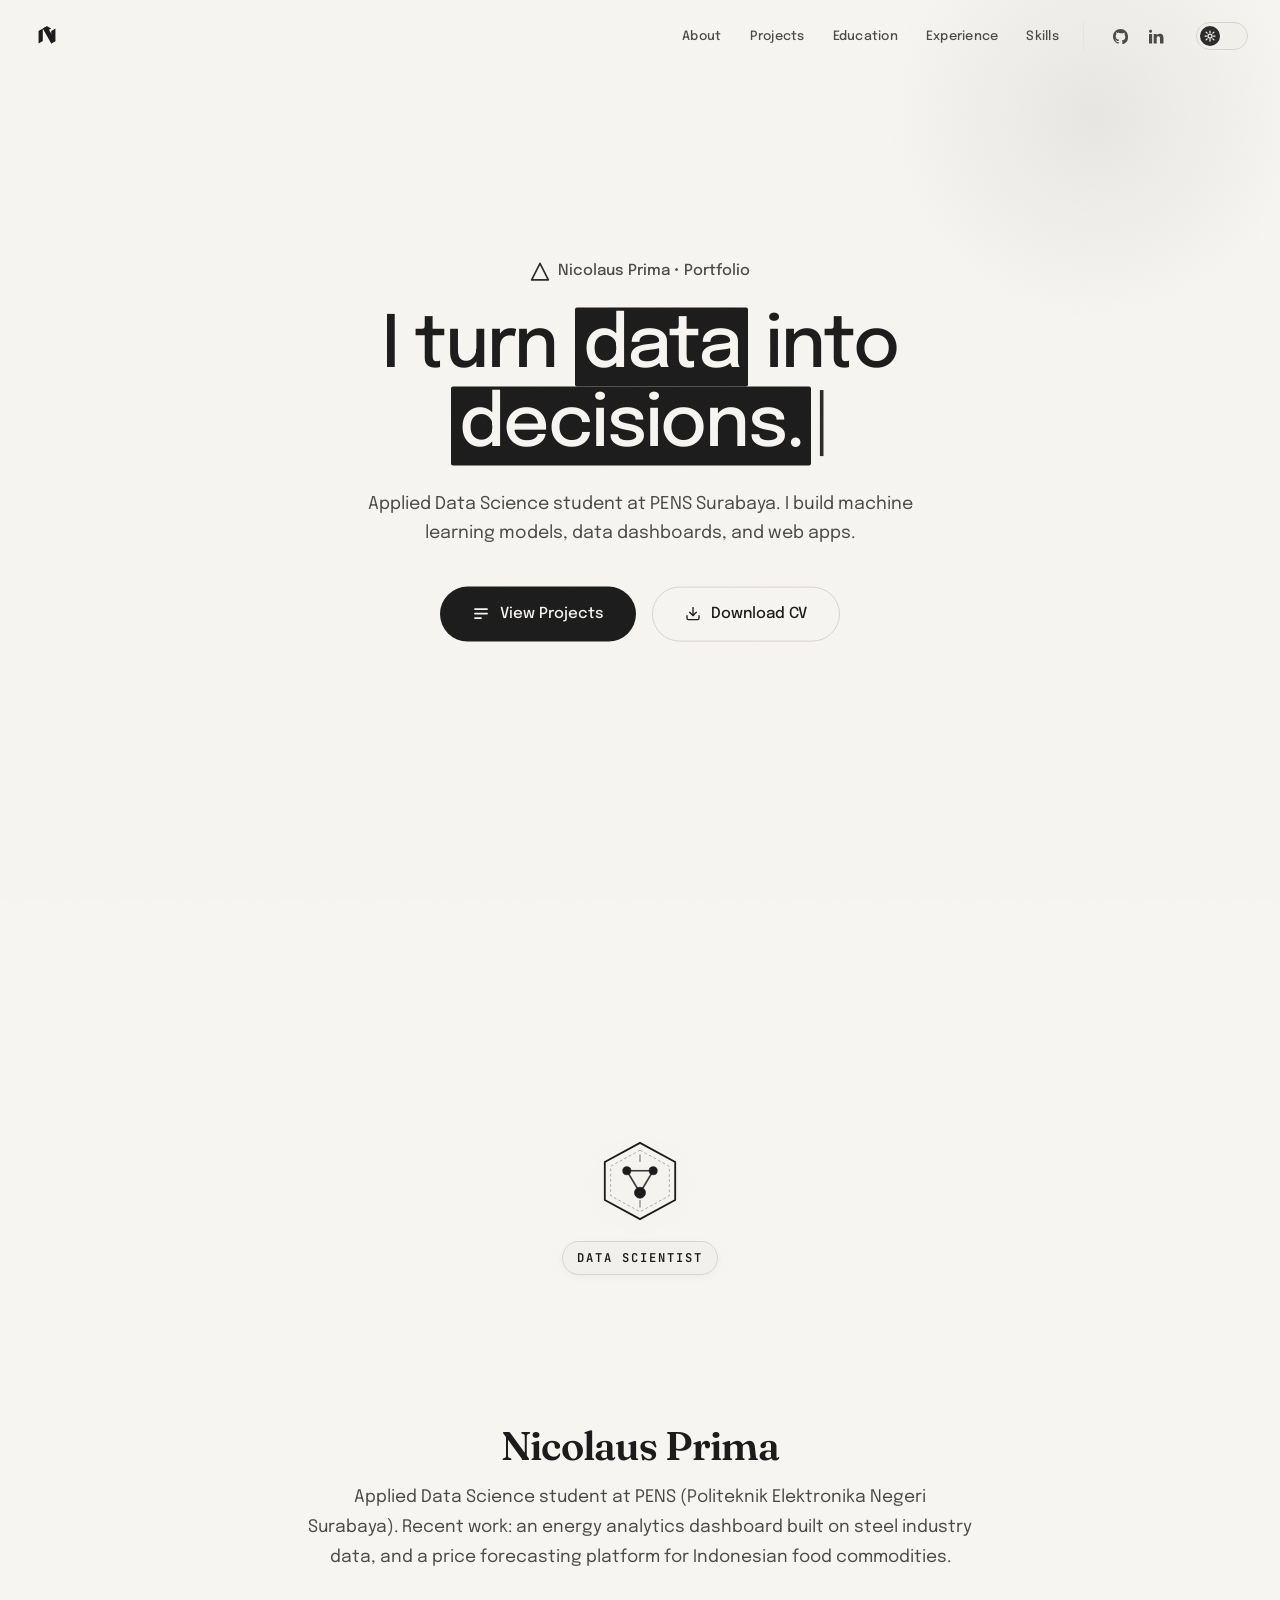
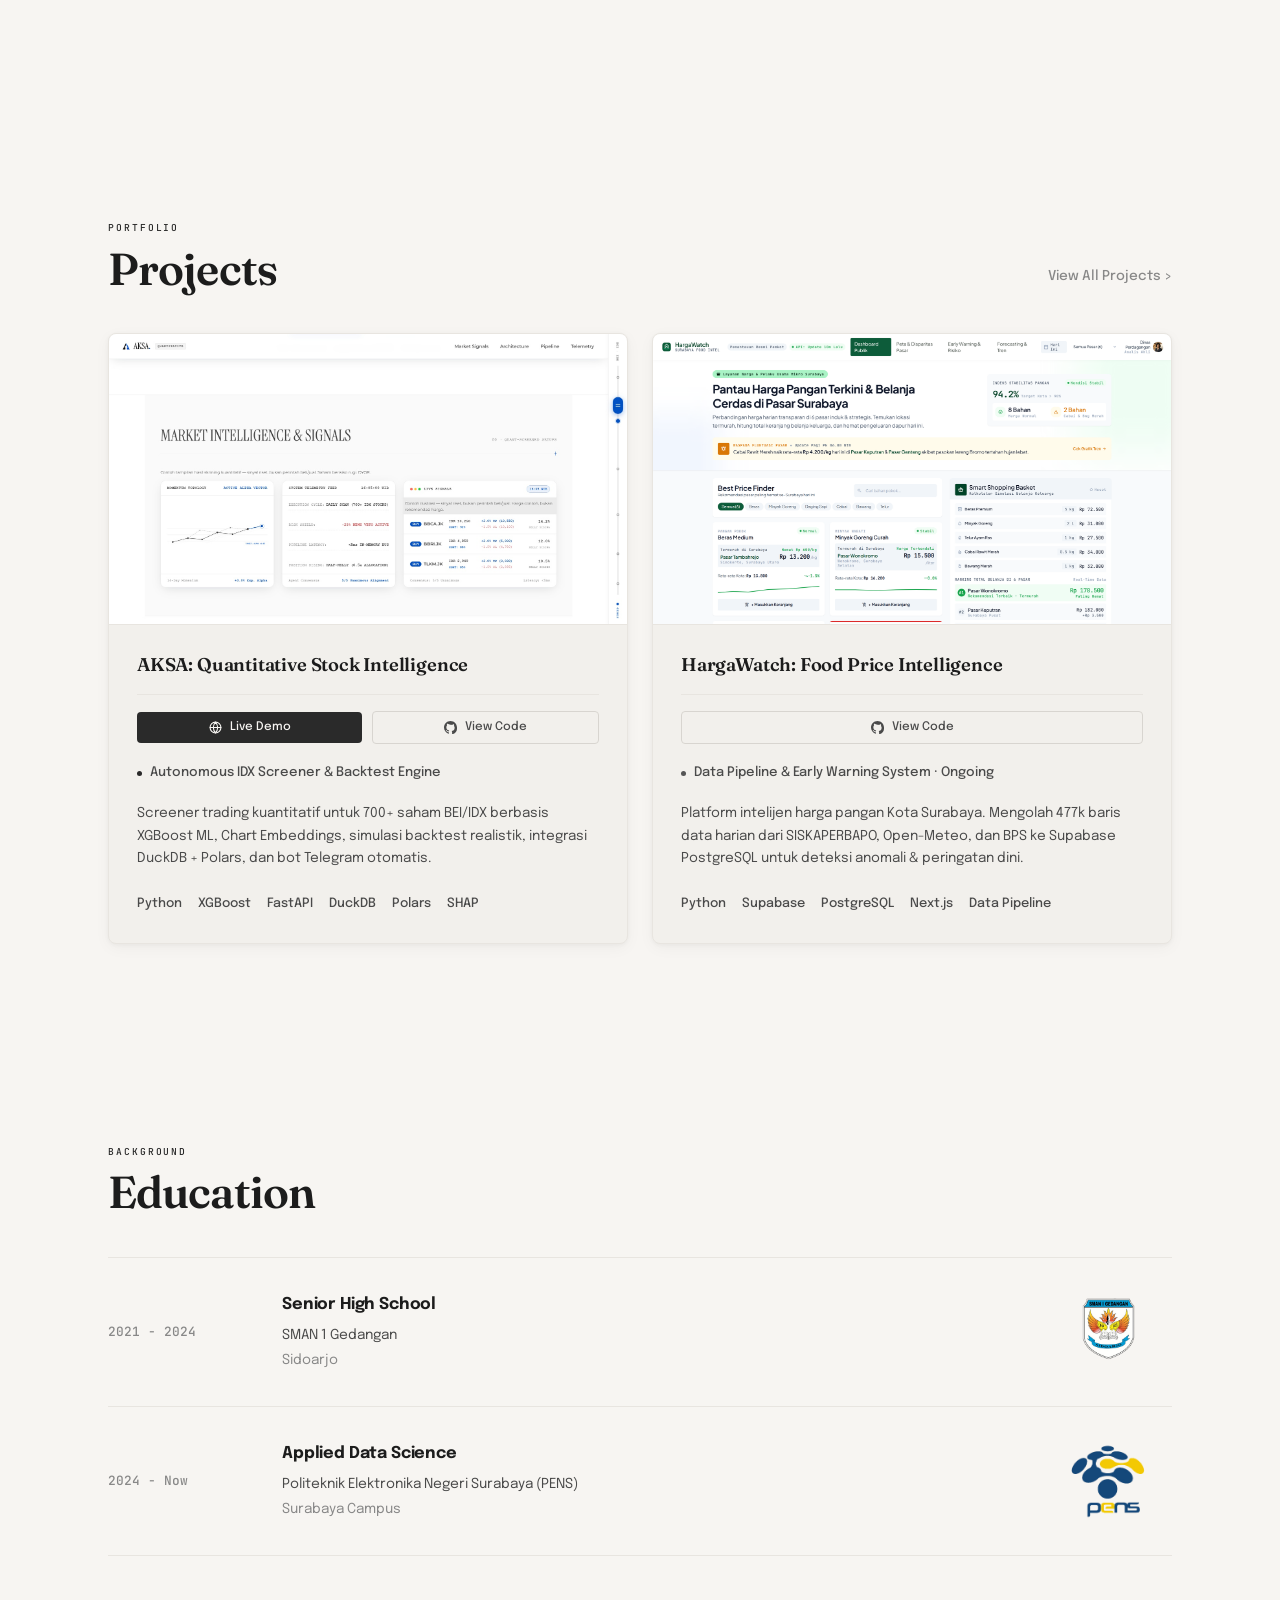
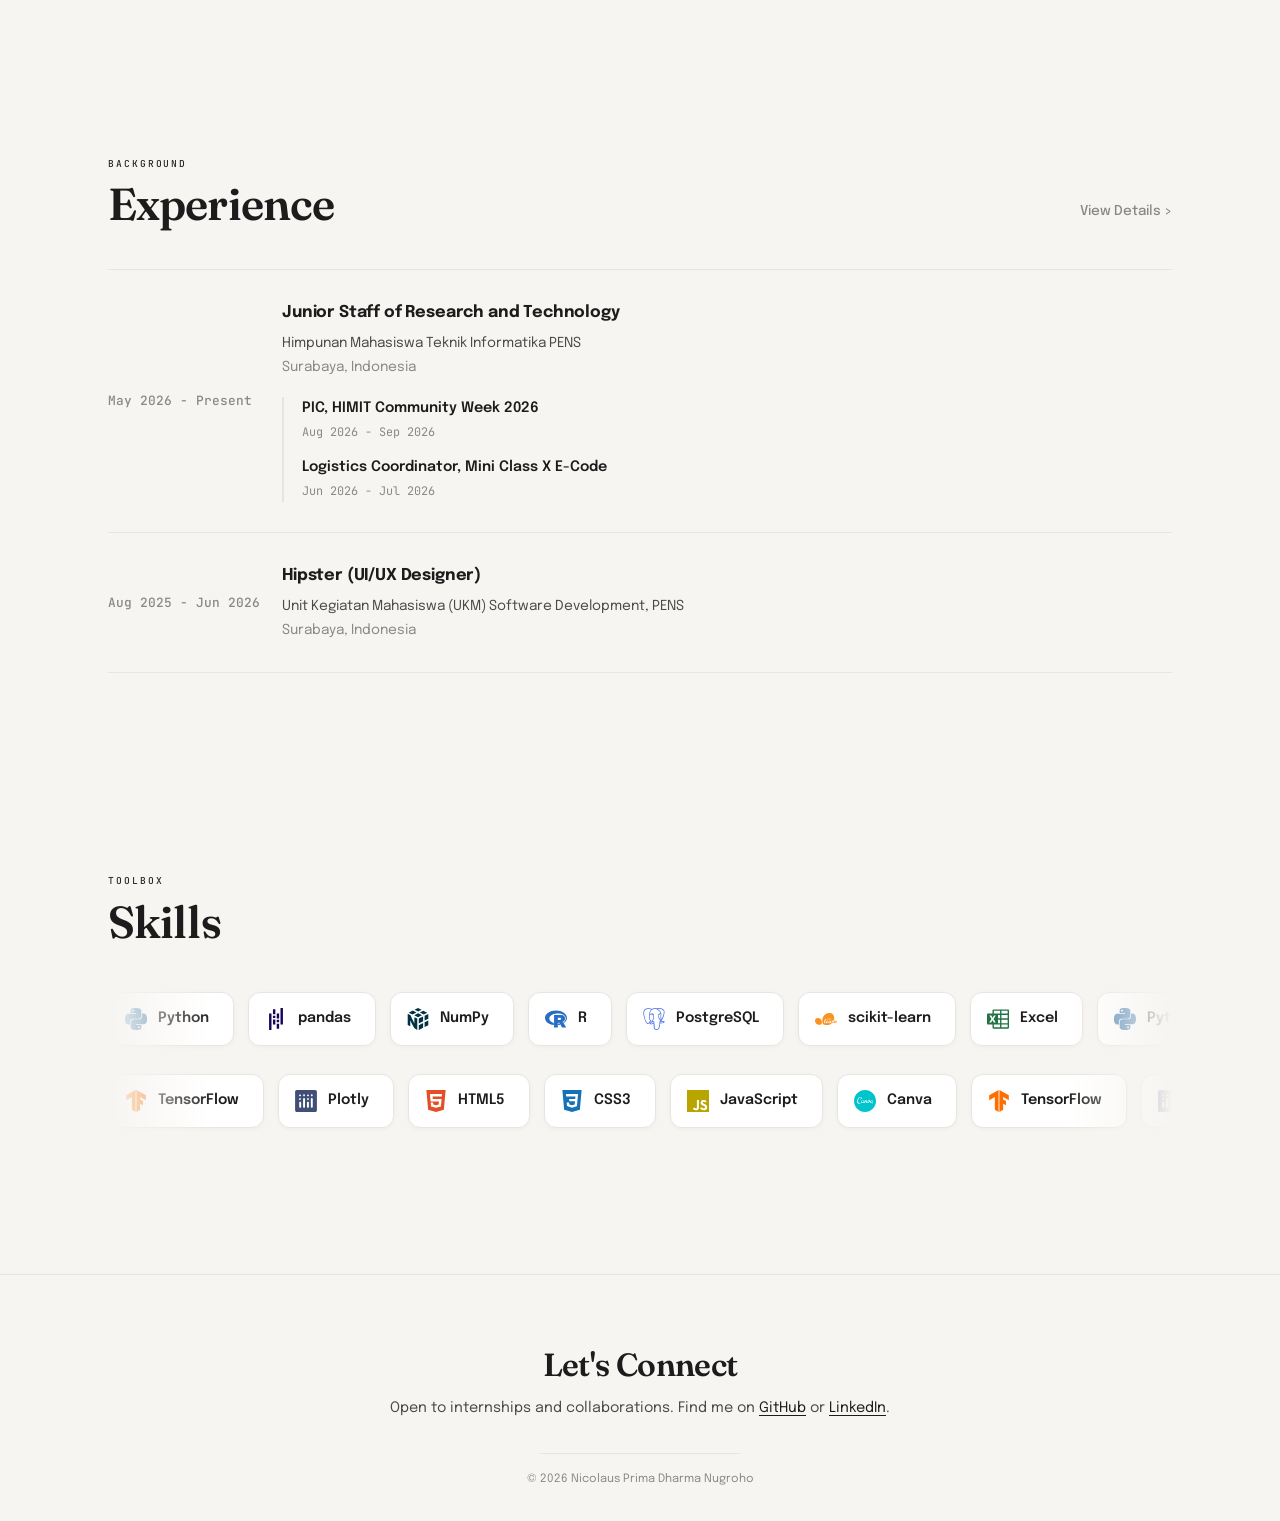
==== index.html @ fade42ef "feat: frameless centered avatar entrance with data science crest watermark" ====
<!DOCTYPE html>
<html lang="en">

<head>
  <meta charset="UTF-8">
  <meta name="viewport" content="width=device-width, initial-scale=1.0">
  <title>Nicolaus Prima | Data Science Student at PENS Surabaya</title>

  <!-- SEO -->
  <meta name="title" content="Nicolaus Prima | Data Science Student at PENS Surabaya">
  <meta name="description"
    content="Portfolio of Nicolaus Prima, Applied Data Science student at PENS Surabaya. He builds machine learning models, forecasting dashboards like Wattwise and PanganTrack, and web applications.">
  <meta name="keywords"
    content="Nicolaus Prima, Data Science, PENS Surabaya, Machine Learning, Wattwise, PanganTrack, LightGBM, Flask, Python, Data Dashboard Portfolio">
  <meta name="author" content="Nicolaus Prima Dharma Nugroho">
  <meta name="theme-color" content="#F7F5F2">

  <!-- Favicon -->
  <link rel="icon" href="favicon.svg" type="image/svg+xml">

  <!-- Open Graph -->
  <meta property="og:type" content="website">
  <meta property="og:url" content="https://nicolausprima.vercel.app/">
  <meta property="og:site_name" content="Nicolaus Prima">
  <meta property="og:locale" content="en_US">
  <meta property="og:title" content="Nicolaus Prima | Data Science Student at PENS Surabaya">
  <meta property="og:description"
    content="Applied Data Science student at PENS Surabaya. He builds machine learning models, forecasting dashboards like Wattwise and PanganTrack, and web applications.">
  <meta property="og:image" content="https://nicolausprima.vercel.app/og-image.png">
  <meta property="og:image:secure_url" content="https://nicolausprima.vercel.app/og-image.png">
  <meta property="og:image:width" content="1200">
  <meta property="og:image:height" content="630">
  <meta property="og:image:alt" content="Portfolio preview of Nicolaus Prima, data science student">

  <!-- Twitter -->
  <meta name="twitter:card" content="summary_large_image">
  <meta name="twitter:url" content="https://nicolausprima.vercel.app/">
  <meta name="twitter:title" content="Nicolaus Prima | Data Science Student at PENS Surabaya">
  <meta name="twitter:description"
    content="Applied Data Science student at PENS Surabaya. He builds machine learning models, forecasting dashboards like Wattwise and PanganTrack, and web applications.">
  <meta name="twitter:image" content="https://nicolausprima.vercel.app/og-image.png">

  <link rel="canonical" href="https://nicolausprima.vercel.app/">

  <!-- Structured data -->
  <script type="application/ld+json">
  {
    "@context": "https://schema.org",
    "@type": "Person",
    "name": "Nicolaus Prima Dharma Nugroho",
    "alternateName": "Nicolaus Prima",
    "url": "https://nicolausprima.vercel.app/",
    "image": "https://nicolausprima.vercel.app/FotoMuka.jpg",
    "jobTitle": "Applied Data Science Student",
    "description": "Applied Data Science student at PENS Surabaya. He builds machine learning models, forecasting dashboards, and web applications.",
    "email": "mailto:nicolausprimaa@gmail.com",
    "alumniOf": {
      "@type": "CollegeOrUniversity",
      "name": "Politeknik Elektronika Negeri Surabaya (PENS)"
    },
    "sameAs": [
      "https://github.com/nicolausprima",
      "https://www.linkedin.com/in/nicolausprima/"
    ],
    "knowsAbout": ["Python", "Machine Learning", "Data Visualization", "Flask", "LightGBM", "PostgreSQL", "R", "Web Development"]
  }
  </script>

  <link rel="preconnect" href="https://fonts.googleapis.com">
  <link rel="preconnect" href="https://fonts.gstatic.com" crossorigin>
  <link
    href="https://fonts.googleapis.com/css2?family=Fraunces:ital,opsz,wght@0,9..144,400;0,9..144,500;0,9..144,600;0,9..144,700;1,9..144,400;1,9..144,500;1,9..144,600&family=Epilogue:wght@400;500;600&family=JetBrains+Mono:wght@400;500&family=Bebas+Neue&display=swap"
    rel="stylesheet">
  <script>
    // Apply theme immediately to prevent flash of wrong theme
    (function () {
      var t = localStorage.getItem('theme');
      if (t) { document.documentElement.setAttribute('data-theme', t); }
      else if (window.matchMedia('(prefers-color-scheme: dark)').matches) {
        document.documentElement.setAttribute('data-theme', 'dark');
      }
    })();
  </script>
  <style>
    :root {
      --bg: #F7F5F2;
      --surface: #F2F0EC;
      --surface-alt: #ECEAE6;
      --text: #1C1C1C;
      --text-secondary: #4A4A4A;
      --text-muted: #888888;
      --accent: #2A2A2A;
      --accent-hover: #111111;
      --accent-glow: rgba(42, 42, 42, 0.07);
      --accent-2: #555555;
      --accent-2-glow: rgba(85, 85, 85, 0.07);
      --border: #D8D5D0;
      --border-light: #E8E5E0;
      --radius: 8px;
      --radius-sm: 4px;
      --font-display: 'Fraunces', serif;
      --font-body: 'Epilogue', sans-serif;
      --font-mono: 'JetBrains Mono', monospace;
      --font-impact: 'Bebas Neue', sans-serif;
      --transition: 0.4s cubic-bezier(0.22, 1, 0.36, 1);
      --ease-out: cubic-bezier(0.22, 1, 0.36, 1);
      --max-w: 1120px;
    }

    [data-theme="dark"] {
      --bg: #111110;
      --surface: #1A1918;
      --surface-alt: #222120;
      --text: #FFFFFF;
      --text-secondary: #C8C4BD;
      --text-muted: #8A8682;
      --accent: #DEDAD4;
      --accent-hover: #F2EEE8;
      --accent-glow: rgba(220, 216, 210, 0.05);
      --accent-2: #9A9590;
      --accent-2-glow: rgba(154, 149, 144, 0.06);
      --border: #2A2826;
      --border-light: #201F1D;
    }

    /* Dark mode: atmospheric hero glow */
    [data-theme="dark"] #hero::before {
      background: radial-gradient(ellipse 60% 50% at 70% 40%, rgba(255, 252, 245, 0.03) 0%, transparent 70%);
    }

    /* Dark mode: body grain stronger */
    [data-theme="dark"] body::after {
      opacity: 0.055;
    }

    /* Dark mode: navbar scrolled */
    [data-theme="dark"] .navbar.scrolled {
      background: rgba(17, 17, 16, 0.92);
      border-bottom-color: var(--border-light);
    }

    /* Dark mode: card polish */
    [data-theme="dark"] .project-card,
    [data-theme="dark"] .tech-badge,
    [data-theme="dark"] .edu-item {
      box-shadow: 0 1px 0 rgba(255, 255, 255, 0.03) inset, 0 1px 4px rgba(0, 0, 0, 0.4), 0 4px 20px rgba(0, 0, 0, 0.25);
    }

    [data-theme="dark"] .project-card:hover,
    [data-theme="dark"] .tech-badge:hover,
    [data-theme="dark"] .edu-item:hover {
      box-shadow: 0 1px 0 rgba(255, 255, 255, 0.05) inset, 0 4px 24px rgba(0, 0, 0, 0.5), 0 16px 48px rgba(0, 0, 0, 0.35);
      border-color: var(--border);
    }

    /* Dark mode: river lines slightly more visible */
    [data-theme="dark"] .hero-river path {
      stroke: #DEDAD4;
    }

    [data-theme="dark"] .hero-river path.pulse-path {
      opacity: 0.5;
    }

    /* Dark mode: selection highlight */
    [data-theme="dark"] ::selection {
      background: rgba(220, 216, 210, 0.25);
      color: var(--text);
    }

    /* THEME TOGGLE */
    .theme-toggle {
      background: var(--surface);
      border: 1.5px solid var(--border);
      border-radius: 100px;
      width: 52px;
      height: 28px;
      cursor: pointer;
      position: relative;
      transition: var(--transition);
      flex-shrink: 0;
      padding: 0;
    }

    .theme-toggle:hover {
      border-color: var(--accent);
    }

    .theme-toggle-thumb {
      position: absolute;
      top: 3px;
      left: 3px;
      width: 20px;
      height: 20px;
      border-radius: 50%;
      background: var(--accent);
      transition: transform 0.35s cubic-bezier(0.34, 1.56, 0.64, 1), background 0.35s;
      display: flex;
      align-items: center;
      justify-content: center;
    }

    [data-theme="dark"] .theme-toggle-thumb {
      transform: translateX(24px);
    }

    .theme-toggle-icon {
      width: 12px;
      height: 12px;
      color: var(--bg);
      transition: opacity 0.2s;
    }

    .icon-sun {
      opacity: 1;
      position: absolute;
    }

    .icon-moon {
      opacity: 0;
      position: absolute;
    }

    [data-theme="dark"] .icon-sun {
      opacity: 0;
    }

    [data-theme="dark"] .icon-moon {
      opacity: 1;
    }

    /* Smooth Dark/Light Mode Transition */
    .theme-transition,
    .theme-transition *,
    .theme-transition *::before,
    .theme-transition *::after {
      transition: background-color 0.5s ease, color 0.5s ease, border-color 0.5s ease, box-shadow 0.5s ease, fill 0.5s ease, stroke 0.5s ease !important;
    }

    *,
    *::before,
    *::after {
      box-sizing: border-box;
      margin: 0;
      padding: 0;
    }

    html {
      scroll-behavior: smooth;
      overflow-x: hidden;
      width: 100%;
    }

    /* PAGE TRANSITION — fade halus antar halaman */
    body {
      opacity: 0;
      transition: opacity 0.35s ease;
    }

    body.page-ready {
      opacity: 1;
    }

    body.page-leaving {
      opacity: 0;
    }

    @media (prefers-reduced-motion: reduce) {
      body {
        opacity: 1;
        transition: none;
      }

      .hero-river path.pulse-path,
      .river-group-1,
      .river-group-2,
      .river-group-3,
      .tech-track {
        animation: none !important;
      }
    }

    body {
      background: var(--bg);
      color: var(--text);
      font-family: var(--font-body);
      font-weight: 400;
      font-size: 16px;
      line-height: 1.65;
      -webkit-font-smoothing: antialiased;
      -moz-osx-font-smoothing: grayscale;
      min-height: 100vh;
      overflow-x: hidden;
      width: 100%;
      -webkit-tap-highlight-color: transparent;
    }

    ::selection {
      background: var(--accent);
      color: #fff;
    }

    :focus-visible {
      outline: 2px solid var(--accent);
      outline-offset: 2px;
      border-radius: 2px;
    }

    body::after {
      content: '';
      position: fixed;
      inset: 0;
      pointer-events: none;
      z-index: 9999;
      opacity: 0.025;
      background-image: url("data:image/svg+xml,%3Csvg viewBox='0 0 256 256' xmlns='http://www.w3.org/2000/svg'%3E%3Cfilter id='n'%3E%3CfeTurbulence type='fractalNoise' baseFrequency='0.85' numOctaves='4' stitchTiles='stitch'/%3E%3C/filter%3E%3Crect width='100%25' height='100%25' filter='url(%23n)'/%3E%3C/svg%3E");
      background-repeat: repeat;
      background-size: 256px 256px;
    }

    .container {
      max-width: var(--max-w);
      margin: 0 auto;
      padding: 0 28px;
    }

    h1,
    h2,
    h3,
    h4 {
      font-family: var(--font-display);
      font-weight: 500;
      line-height: 1.1;
      color: var(--text);
    }

    h2 {
      font-size: clamp(2rem, 3.6vw, 2.8rem);
      font-weight: 600;
      letter-spacing: -0.02em;
    }

    h3 {
      font-size: 1.1rem;
      font-weight: 600;
      letter-spacing: -0.01em;
    }

    /* NAVBAR */
    .navbar {
      position: fixed;
      top: 0;
      left: 0;
      right: 0;
      z-index: 1000;
      display: flex;
      align-items: center;
      justify-content: space-between;
      padding: 20px 32px;
      transition: var(--transition);
    }

    .navbar.scrolled {
      background: rgba(247, 245, 242, 0.88);
      backdrop-filter: blur(16px);
      -webkit-backdrop-filter: blur(16px);
      padding: 14px 32px;
      border-bottom: 1px solid var(--border-light);
    }

    .nav-right {
      display: flex;
      align-items: center;
      gap: 24px;
    }

    .nav-logo {
      display: inline-flex;
      align-items: center;
      color: var(--text);
      text-decoration: none;
    }

    .nav-logo:hover {
      color: var(--accent);
    }

    .nav-logo .nav-mark {
      height: 30px;
      width: auto;
      display: block;
    }

    .nav-menu {
      display: flex;
      gap: 28px;
      list-style: none;
    }

    .nav-menu a {
      color: var(--text-secondary);
      text-decoration: none;
      font-size: 0.8rem;
      font-weight: 500;
      letter-spacing: 0.02em;
      transition: color var(--transition);
      position: relative;
    }

    .nav-menu a::after {
      content: '';
      position: absolute;
      bottom: -4px;
      left: 0;
      width: 0;
      height: 1.5px;
      background: var(--accent);
      transition: width var(--transition);
    }

    .nav-menu a:hover {
      color: var(--text);
    }

    .nav-menu a:hover::after {
      width: 100%;
    }

    .nav-social {
      display: flex;
      align-items: center;
      gap: 4px;
      padding-left: 20px;
      border-left: 1px solid var(--border-light);
    }

    .nav-social a {
      display: flex;
      align-items: center;
      justify-content: center;
      width: 32px;
      height: 32px;
      color: var(--text-secondary);
      border-radius: var(--radius-sm);
      transition: var(--transition);
    }

    .nav-social a:hover {
      color: var(--accent);
      background: var(--accent-glow);
    }

    .nav-social svg {
      width: 15px;
      height: 15px;
    }

    /* HERO */
    #hero {
      min-height: 100vh;
      display: flex;
      align-items: center;
      justify-content: center;
      position: relative;
      overflow: hidden;
    }

    .hero-river {
      position: absolute;
      inset: 0;
      width: 100%;
      height: 100%;
      pointer-events: none;
      z-index: 0;
      display: block;
      contain: strict;
    }

    .hero-river path {
      stroke: var(--accent);
    }

    .hero-river path.pulse-path {
      stroke-dasharray: 180 500;
      animation: river-flow-pulse 16s linear infinite;
    }

    /* Dithered pulse: very slow drift */
    .river-group-1 .pulse-path {
      animation-duration: 58s;
      animation-delay: 0s;
    }

    .river-group-2 .pulse-path {
      animation-duration: 80s;
      animation-delay: -22s;
    }

    .river-group-3 .pulse-path {
      animation-duration: 68s;
      animation-delay: -40s;
    }

    /* Wavy floating groups, very slow and hypnotic */
    .river-group-1 {
      animation: river-float-1 62s ease-in-out infinite;
    }

    .river-group-2 {
      animation: river-float-2 88s ease-in-out infinite;
    }

    .river-group-3 {
      animation: river-float-3 74s ease-in-out infinite;
    }

    @keyframes river-flow-pulse {
      from {
        stroke-dashoffset: 680;
      }

      to {
        stroke-dashoffset: 0;
      }
    }

    @keyframes river-float-1 {

      0%,
      100% {
        transform: translate(0, 0) scaleY(1);
      }

      50% {
        transform: translate(-30px, 12px) scaleY(1.04);
      }
    }

    @keyframes river-float-2 {

      0%,
      100% {
        transform: translate(0, 0) scaleY(1);
      }

      50% {
        transform: translate(25px, -15px) scaleY(0.96);
      }
    }

    @keyframes river-float-3 {

      0%,
      100% {
        transform: translate(0, 0) scaleY(1);
      }

      50% {
        transform: translate(-15px, -8px) scaleY(1.02);
      }
    }

    #hero::before {
      content: '';
      position: absolute;
      right: -5%;
      top: -15%;
      width: 500px;
      height: 500px;
      background: radial-gradient(circle, var(--accent-glow) 0%, transparent 60%);
      pointer-events: none;
      z-index: 0;
    }

    .hero-inner {
      display: flex;
      justify-content: center;
      align-items: center;
      align-items: center;
      width: 100%;
      max-width: var(--max-w);
      margin: 0 auto;
      padding: 0 28px;
      position: relative;
      z-index: 1;
    }

    .hero-tag {
      display: inline-flex;
      align-items: center;
      gap: 8px;
      font-family: var(--font-mono);
      font-size: 0.6rem;
      font-weight: 500;
      letter-spacing: 0.15em;
      text-transform: uppercase;
      color: var(--accent);
      margin-bottom: 24px;
    }

    .hero-tag::before {
      content: '';
      width: 5px;
      height: 5px;
      background: var(--accent);
      border-radius: 50%;
      animation: pulse 2s infinite;
    }

    @keyframes pulse {

      0%,
      100% {
        opacity: 1;
      }

      50% {
        opacity: 0.2;
      }
    }

    .hero-name {
      font-family: var(--font-display);
      font-size: clamp(3.4rem, 6.5vw, 5.4rem);
      font-weight: 600;
      line-height: 1.02;
      color: var(--text);
      margin-bottom: 4px;
      letter-spacing: -0.02em;
    }

    .hero-name .italic {
      font-style: italic;
      font-feature-settings: 'swsh' 1, 'calt' 1;
      color: var(--accent);
    }

    .hero-name-line {
      display: block;
      width: 64px;
      height: 3px;
      background: var(--accent);
      margin: 18px 0 16px;
    }

    .hero-role {
      font-size: 1.05rem;
      color: var(--text-secondary);
      margin-bottom: 20px;
      font-weight: 400;
      min-height: 2rem;
    }

    .hero-role .typed-cursor,
    .auto-type-hero .typed-cursor {
      color: var(--accent);
      font-weight: 300;
      animation: typed-blink 1s step-end infinite;
    }

    @keyframes typed-blink {

      0%,
      100% {
        opacity: 1;
      }

      50% {
        opacity: 0;
      }
    }

    .hero-bio {
      color: var(--text-secondary);
      font-size: 0.92rem;
      line-height: 1.8;
      max-width: 480px;
      margin-bottom: 32px;
    }

    .hero-bio strong {
      color: var(--text);
      font-weight: 500;
    }

    .hero-cta {
      display: flex;
      gap: 12px;
      flex-wrap: wrap;
    }

    .btn {
      display: inline-flex;
      align-items: center;
      gap: 10px;
      padding: 12px 28px;
      font-family: var(--font-body);
      font-size: 0.82rem;
      font-weight: 500;
      text-decoration: none;
      border-radius: var(--radius);
      cursor: pointer;
      border: none;
      line-height: 1;
      transition: var(--transition);
    }

    .btn-primary {
      background: var(--accent);
      color: #fff;
    }

    .btn-primary:hover {
      background: var(--accent-hover);
      box-shadow: 0 4px 20px rgba(0, 0, 0, 0.18);
      transform: translateY(-2px);
    }

    .btn-outline {
      background: transparent;
      color: var(--text);
      border: 1.5px solid var(--border);
    }

    /* New Hero Typography */
    .hero-content-new {
      position: absolute;
      top: 50%;
      left: 50%;
      transform: translate(-50%, -50%);
      z-index: 10;
      text-align: center;
      display: flex;
      flex-direction: column;
      align-items: center;
      width: 100%;
      max-width: 800px;
      padding: 0 20px;
    }

    .hero-tag-new {
      display: inline-flex;
      align-items: center;
      gap: 8px;
      font-family: var(--font-body);
      font-size: 0.95rem;
      color: var(--text-secondary);
      margin-bottom: 24px;
      font-weight: 500;
    }

    .hero-title-new {
      font-family: var(--font-heading);
      font-size: clamp(2.5rem, 6vw, 4.5rem);
      font-weight: 500;
      letter-spacing: -0.03em;
      color: var(--text);
      margin-bottom: 24px;
      min-height: 2.2em;
      /* Prevent layout shift during typing */
    }

    .hero-highlight {
      position: relative;
      display: inline-block;
      padding: 0 8px;
      margin: 0 2px;
      color: var(--text);
      z-index: 1;
      border-radius: 2px;
      transition: color 0.3s ease;
      /* Default transition for reverting */
    }

    .hero-highlight::before {
      content: '';
      position: absolute;
      top: 0;
      left: 0;
      width: 0%;
      height: 100%;
      background-color: var(--text);
      z-index: -1;
      border-radius: 2px;
      transition: width 0.5s cubic-bezier(0.22, 1, 0.36, 1);
      /* Default transition for reverting */
    }

    /* Highlight Activation Animations (Triggered by JS onComplete) */
    .hero-title-new.highlight-active .hero-highlight.h-1::before {
      width: 100%;
      transition: width 0.5s cubic-bezier(0.22, 1, 0.36, 1) 0s;
    }

    .hero-title-new.highlight-active .hero-highlight.h-1 {
      color: var(--bg);
      transition: color 0.3s ease 0.15s;
    }

    .hero-title-new.highlight-active .hero-highlight.h-2::before {
      width: 100%;
      transition: width 0.5s cubic-bezier(0.22, 1, 0.36, 1) 0.3s;
      /* Staggered delay */
    }

    .hero-title-new.highlight-active .hero-highlight.h-2 {
      color: var(--bg);
      transition: color 0.3s ease 0.45s;
    }

    .hero-bio-new {
      font-size: 1.1rem;
      color: var(--text-secondary);
      max-width: 600px;
      margin-bottom: 40px;
      line-height: 1.6;
    }

    .hero-cta-new {
      display: flex;
      gap: 16px;
      justify-content: center;
    }

    .btn-primary-new {
      background: var(--text);
      color: var(--bg);
      border-radius: 100px;
      padding: 14px 32px;
      font-weight: 500;
      font-size: 0.95rem;
      display: inline-flex;
      align-items: center;
      gap: 10px;
      text-decoration: none;
      transition: opacity 0.2s;
    }

    .btn-primary-new:hover {
      opacity: 0.85;
    }

    .btn-outline-new {
      background: transparent;
      color: var(--text);
      border: 1px solid var(--border);
      border-radius: 100px;
      padding: 14px 32px;
      font-weight: 500;
      font-size: 0.95rem;
      text-decoration: none;
      transition: background 0.2s;
      display: inline-flex;
      align-items: center;
      gap: 10px;
    }

    .btn-outline-new:hover {
      background: var(--surface);
    }

    .btn-outline:hover {
      border-color: var(--accent);
      color: var(--accent);
      transform: translateY(-2px);
    }

    /* Photo block */
    .hero-visual {
      position: absolute;
      inset: 0;
      width: 100vw;
      height: 100vh;
      display: none !important;
      /* Temporarily blanked out as requested */
      justify-content: center;
      align-items: center;
      padding: 0;
      overflow: hidden;
    }

    .hero-visual::before {
      content: '';
      position: absolute;
      width: 85vw;
      max-width: 1000px;
      aspect-ratio: 16 / 9;
      height: auto;
      border: 2px solid var(--accent);
      top: 50%;
      left: 50%;
      transform: translate(-50%, -50%) rotate(-1.5deg);
      opacity: 0.12;
      border-radius: var(--radius);
      pointer-events: none;
    }

    .dither-3d-container {
      position: relative;
      width: 100%;
      height: 100%;
      display: flex;
      flex-direction: column;
      align-items: center;
      justify-content: center;
      z-index: 1;
    }

    #hero-3d-canvas {
      width: 100%;
      height: 100%;
      display: block;
      cursor: grab;
    }

    #hero-3d-canvas:active {
      cursor: grabbing;
    }

    .btn-3d-nav {
      position: absolute;
      top: 50%;
      transform: translateY(-50%);
      width: 44px;
      height: 44px;
      border-radius: 50%;
      background: var(--surface);
      border: 1.5px solid var(--border);
      color: var(--text);
      z-index: 2;
      display: flex;
      align-items: center;
      justify-content: center;
      cursor: pointer;
      box-shadow: 0 4px 12px rgba(0, 0, 0, 0.1);
      transition: var(--transition);
    }

    .btn-3d-nav:hover {
      border-color: var(--accent);
      color: var(--accent);
      transform: translateY(-50%) scale(1.05);
    }

    .btn-3d-prev {
      left: 4vw;
    }

    .btn-3d-next {
      right: 4vw;
    }

    .hero-3d-label {
      position: absolute;
      bottom: 6vh;
      left: 50%;
      transform: translateX(-50%);
      font-family: var(--font-mono);
      font-size: 0.85rem;
      letter-spacing: 0.1em;
      color: var(--text);
      background: var(--surface);
      padding: 6px 16px;
      border-radius: 100px;
      border: 1px solid var(--border);
      pointer-events: none;
      z-index: 2;
    }




    /* TECH STRIP */
    .tech-strip {
      display: flex;
      align-items: center;
      justify-content: center;
      gap: 16px;
      padding: 22px 28px;
      flex-wrap: wrap;
      border-top: 1px solid var(--border-light);
      border-bottom: 1px solid var(--border-light);
      background: rgba(242, 240, 236, 0.4);
    }

    .tech-strip-label {
      font-size: 0.7rem;
      font-weight: 600;
      text-transform: uppercase;
      letter-spacing: 0.12em;
      color: var(--text-muted);
    }

    .tech-items {
      display: flex;
      align-items: center;
      gap: 8px;
      flex-wrap: wrap;
    }

    .tech-chip {
      display: inline-flex;
      align-items: center;
      gap: 6px;
      font-family: var(--font-mono);
      font-size: 0.65rem;
      font-weight: 500;
      color: var(--text-secondary);
      padding: 6px 14px;
      background: var(--surface);
      border: 1px solid var(--border-light);
      border-radius: 100px;
      transition: var(--transition);
    }

    .tech-chip:hover {
      border-color: var(--accent);
      color: var(--accent);
      background: var(--accent-glow);
    }

    /* SECTIONS */
    section {
      padding: 100px 0;
      scroll-margin-top: 80px;
      /* JS handles precise centering on nav clicks */
    }

    .section-label {
      display: block;
      font-family: var(--font-mono);
      font-size: 0.6rem;
      font-weight: 500;
      letter-spacing: 0.2em;
      text-transform: uppercase;
      color: var(--accent);
      margin-bottom: 8px;
    }

    .section-intro {
      color: var(--text-secondary);
      font-size: 0.92rem;
      max-width: 540px;
      margin-top: 12px;
      line-height: 1.7;
    }

    /* PROJECTS */
    .projects-grid {
      display: grid;
      grid-template-columns: repeat(2, 1fr);
      gap: 24px;
      margin-top: 40px;
      position: relative;
      z-index: 2;
      /* Ensures cards stay above hands */
    }

    .project-card {
      background: var(--surface);
      border: 1px solid var(--border-light);
      border-radius: var(--radius);
      overflow: hidden;
      text-decoration: none;
      color: var(--text);
      display: flex;
      flex-direction: column;
      transition: var(--transition);
      box-shadow: 0 1px 4px rgba(26, 22, 18, 0.04), 0 4px 16px rgba(26, 22, 18, 0.04);
    }

    .project-card:hover {
      box-shadow: 0 4px 16px rgba(26, 22, 18, 0.06), 0 12px 40px rgba(26, 22, 18, 0.08);
      transform: translateY(-4px);
      border-color: var(--border);
    }

    .project-card:nth-child(1) {
      --card-accent: var(--accent);
    }

    .project-card:nth-child(2) {
      --card-accent: var(--accent-2);
    }

    .project-media {
      position: relative;
      aspect-ratio: 16 / 9;
      overflow: hidden;
      background: var(--surface-alt);
      border-bottom: 1px solid var(--border-light);
    }

    .project-media img {
      width: 100%;
      height: 100%;
      object-fit: cover;
      object-position: center top;
      display: block;
      transition: transform 0.6s var(--ease-out);
    }

    .project-card:hover .project-media img {
      transform: scale(1.04);
    }

    .project-body {
      display: flex;
      flex-direction: column;
      gap: 18px;
      padding: 28px 28px 26px;
      flex: 1;
    }

    .project-tagline {
      order: 1;
      display: flex;
      align-items: center;
      gap: 8px;
      font-family: var(--font-body);
      font-size: 0.82rem;
      font-weight: 500;
      letter-spacing: 0;
      text-transform: none;
      color: var(--text-secondary);
    }

    .project-tagline::before {
      content: '';
      width: 5px;
      height: 5px;
      background: var(--card-accent, var(--accent));
      border-radius: 50%;
    }

    .project-title {
      font-family: var(--font-display);
      font-size: 1.15rem;
      font-weight: 600;
      line-height: 1.25;
      letter-spacing: -0.01em;
      order: 0;
    }

    .project-metric {
      order: 2;
      display: inline-flex;
      align-items: center;
      gap: 6px;
      font-family: var(--font-mono);
      font-size: 0.68rem;
      font-weight: 500;
      color: var(--text);
      background: var(--bg);
      border: 1px solid var(--border-light);
      border-radius: 100px;
      padding: 4px 12px;
      align-self: flex-start;
    }

    .project-metric svg {
      width: 11px;
      height: 11px;
      color: var(--card-accent, var(--accent));
    }

    .project-desc {
      order: 3;
      font-size: 0.85rem;
      color: var(--text-secondary);
      line-height: 1.65;
      flex: 1;
    }

    .project-stack {
      order: 4;
      display: flex;
      align-items: center;
      flex-wrap: wrap;
      column-gap: 16px;
      row-gap: 10px;
      padding: 6px 0 2px;
    }

    .stack-badge {
      display: inline-flex;
      align-items: center;
      gap: 7px;
      font-family: var(--font-body);
      font-size: 0.8rem;
      font-weight: 500;
      color: var(--text-secondary);
      padding: 0;
      background: none;
      border: none;
      border-radius: 0;
    }

    .stack-badge svg {
      width: 18px;
      height: 18px;
      flex-shrink: 0;
      fill: var(--brand, currentColor);
    }

    [data-theme="dark"] .stack-badge svg {
      fill: var(--brand-dark, var(--brand, currentColor));
    }

    .project-footer {
      display: flex;
      align-items: center;
      gap: 10px;
      padding-top: 16px;
      border-top: 1px solid var(--border-light);
      margin-top: auto;
    }

    .project-btn {
      flex: 1;
      display: inline-flex;
      align-items: center;
      justify-content: center;
      gap: 8px;
      font-size: 0.74rem;
      font-weight: 500;
      text-decoration: none;
      padding: 9px 14px;
      border-radius: var(--radius-sm);
      line-height: 1;
      transition: var(--transition);
    }

    .project-btn svg {
      width: 13px;
      height: 13px;
    }

    .project-btn.demo {
      background: var(--accent);
      color: var(--bg);
    }

    .project-btn.demo:hover {
      background: var(--accent-hover);
    }

    .project-btn.code {
      background: transparent;
      color: var(--text-secondary);
      border: 1px solid var(--border);
    }

    .project-btn.code:hover {
      border-color: var(--accent);
      color: var(--accent);
    }

    /* EDUCATION — timeline rows + logo kanan */
    .edu-list,
    .exp-list {
      display: flex;
      flex-direction: column;
      margin-top: 40px;
    }

    .edu-item,
    .exp-item {
      display: grid;
      grid-template-columns: 150px 1fr auto;
      gap: 24px;
      align-items: center;
      padding: 30px 0;
      border-top: 1px solid var(--border-light);
      transition: background var(--transition);
    }

    .edu-item:last-child,
    .exp-item:last-child {
      border-bottom: 1px solid var(--border-light);
    }

    .edu-item:hover,
    .exp-item:hover {
      background: var(--surface);
    }

    .edu-years,
    .exp-years {
      font-family: var(--font-mono);
      font-size: 0.8rem;
      font-weight: 500;
      color: var(--text-muted);
      white-space: nowrap;
    }

    .edu-degree,
    .exp-role {
      font-family: var(--font-body);
      font-size: 1.02rem;
      font-weight: 700;
      letter-spacing: -0.01em;
      color: var(--text);
    }

    .edu-school,
    .exp-org {
      font-size: 0.86rem;
      color: var(--text-secondary);
      margin-top: 5px;
    }

    .edu-campus,
    .exp-meta {
      font-size: 0.86rem;
      color: var(--text-muted);
      margin-top: 2px;
    }

    .edu-logo-wrap {
      width: 88px;
      height: 88px;
      display: flex;
      align-items: center;
      justify-content: center;
      flex-shrink: 0;
      background: transparent;
      padding: 4px;
      margin-right: 20px;
    }

    [data-theme="dark"] .edu-logo-wrap {
      background: transparent;
      border: none;
      box-shadow: none;
    }

    .edu-logo {
      max-width: 100%;
      max-height: 100%;
      object-fit: contain;
    }

    /* EXPERIENCE — header split + link kanan (ala contoh) */
    .section-head-split {
      display: flex;
      align-items: flex-end;
      justify-content: space-between;
      gap: 16px;
    }

    .section-link {
      font-family: var(--font-body);
      font-size: 0.85rem;
      font-weight: 500;
      color: var(--text-muted);
      text-decoration: none;
      white-space: nowrap;
      padding-bottom: 6px;
      transition: color var(--transition);
    }

    .section-link:hover {
      color: var(--accent);
    }

    /* EXPERIENCE — sub-peran di dalam induk (ala LinkedIn group) */
    .exp-sub {
      list-style: none;
      margin: 18px 0 0;
      padding: 0 0 0 18px;
      border-left: 2px solid var(--border-light);
      display: flex;
      flex-direction: column;
      gap: 14px;
    }

    .exp-sub li {
      display: flex;
      flex-direction: column;
      gap: 2px;
    }

    .exp-sub-photo {
      margin-top: 10px;
      border-radius: 12px;
      overflow: hidden;
      border: 1px solid var(--border-light);
      max-width: 420px;
    }

    .exp-sub-photo img {
      display: block;
      width: 100%;
      height: auto;
      object-fit: cover;
    }

    .exp-detail-link {
      color: inherit;
      text-decoration: none;
      border-bottom: 1px solid transparent;
      transition: color var(--transition), border-color var(--transition);
    }

    .exp-detail-link:hover {
      color: var(--accent);
      border-bottom-color: var(--accent);
    }

    .exp-sub-role {
      font-size: 0.9rem;
      font-weight: 600;
      color: var(--text);
    }

    .exp-sub-years {
      font-family: var(--font-mono);
      font-size: 0.74rem;
      color: var(--text-muted);
    }

    .exp-desc {
      list-style: disc;
      margin: 14px 0 0;
      padding: 0 0 0 20px;
      display: flex;
      flex-direction: column;
      gap: 8px;
      font-size: 0.86rem;
      line-height: 1.6;
      color: var(--text-secondary);
    }

    /* SKILLS — badge marquee (atas kanan, bawah kiri + fade tepi) */
    .tech-groups {
      display: flex;
      flex-direction: column;
      gap: 16px;
      margin-top: 40px;
    }

    .tech-row {
      overflow: hidden;
      padding: 6px 0;
      -webkit-mask-image: linear-gradient(to right, transparent, #000 10%, #000 90%, transparent);
      mask-image: linear-gradient(to right, transparent, #000 10%, #000 90%, transparent);
    }

    .tech-track {
      display: flex;
      width: max-content;
      animation: tech-scroll-right 55s linear infinite;
      will-change: transform;
    }

    .tech-row:nth-child(2) .tech-track {
      animation-name: tech-scroll-left;
      animation-duration: 70s;
    }

    .tech-row:hover .tech-track {
      animation-play-state: paused;
    }

    @keyframes tech-scroll-right {
      from { transform: translateX(-50%); }
      to { transform: translateX(0); }
    }

    @keyframes tech-scroll-left {
      from { transform: translateX(0); }
      to { transform: translateX(-50%); }
    }

    .tech-track .tech-badge {
      flex-shrink: 0;
      margin-right: 14px;
    }

    .tech-badge {
      display: inline-flex;
      align-items: center;
      gap: 11px;
      font-family: var(--font-body);
      font-size: 0.9rem;
      font-weight: 600;
      color: var(--text);
      padding: 14px 24px 14px 16px;
      background: #FFFFFF;
      border: 1px solid var(--border-light);
      border-radius: 12px;
      box-shadow: 0 1px 4px rgba(26, 22, 18, 0.04);
      transition: var(--transition);
    }

    [data-theme="dark"] .tech-badge {
      background: var(--surface);
    }

    .tech-badge:hover {
      box-shadow: 0 4px 16px rgba(26, 22, 18, 0.08);
      transform: translateY(-2px);
      border-color: var(--border);
    }

    .tech-badge svg {
      width: 22px;
      height: 22px;
      flex-shrink: 0;
      fill: var(--brand, currentColor);
    }

    [data-theme="dark"] .tech-badge svg {
      fill: var(--brand-dark, var(--brand, currentColor));
    }

    @media (prefers-reduced-motion: reduce) {
      .tech-track {
        animation: none;
        flex-wrap: wrap;
        justify-content: center;
        width: auto;
      }
      .tech-row {
        -webkit-mask-image: none;
        mask-image: none;
        overflow: visible;
      }
    }

    /* ABOUT ME */
    .about-me {
      padding: 60px 0;
      scroll-margin-top: 80px;
      min-height: calc(100vh - 80px);
      display: flex;
      align-items: center;
      justify-content: center;
    }

    .about-me-container {
      display: flex;
      flex-direction: column;
      align-items: center;
      text-align: center;
      max-width: 720px;
    }

    /* ── ABOUT ME AVATAR (Frameless, Centered, Role → Foto 1 → Foto 2) ── */
    .about-avatar-wrap {
      position: relative;
      width: clamp(260px, 32vw, 360px);
      height: clamp(280px, 35vw, 380px);
      padding: 0;
      background: none;
      border: none;
      border-radius: 0;
      margin: 0 auto 24px auto;
      user-select: none;
      -webkit-tap-highlight-color: transparent;
      transition: transform 0.35s cubic-bezier(0.16, 1, 0.3, 1);
    }

    .about-avatar-wrap:hover {
      transform: translateY(-4px);
    }

    /* Ambient Data Science Crest Watermark behind Photo */
    .avatar-backdrop-crest {
      position: absolute;
      top: 48%;
      left: 50%;
      width: clamp(230px, 28vw, 300px);
      height: clamp(230px, 28vw, 300px);
      transform: translate3d(-50%, -50%, 0);
      color: var(--text);
      opacity: 0;
      z-index: 1;
      pointer-events: none;
      user-select: none;
      transition: opacity 1s cubic-bezier(0.16, 1, 0.3, 1), transform 1.2s cubic-bezier(0.16, 1, 0.3, 1);
    }

    .avatar-backdrop-crest svg {
      width: 100%;
      height: 100%;
      display: block;
    }

    /* Tampil halus saat foto masuk & locked in (state-pose1, state-pose2, settled) */
    .about-avatar-wrap.state-pose1 .avatar-backdrop-crest,
    .about-avatar-wrap.state-pose2 .avatar-backdrop-crest,
    .about-avatar-wrap.settled .avatar-backdrop-crest {
      opacity: 0.055;
    }

    [data-theme="dark"] .about-avatar-wrap.state-pose1 .avatar-backdrop-crest,
    [data-theme="dark"] .about-avatar-wrap.state-pose2 .avatar-backdrop-crest,
    [data-theme="dark"] .about-avatar-wrap.settled .avatar-backdrop-crest {
      opacity: 0.095;
    }

    .about-avatar-wrap:hover .avatar-backdrop-crest {
      opacity: 0.085;
      transform: translate3d(-50%, -50%, 0) scale(1.04);
    }

    [data-theme="dark"] .about-avatar-wrap:hover .avatar-backdrop-crest {
      opacity: 0.14;
    }

    /* Fallback default jika JS nonaktif */
    .about-avatar-wrap:not(.state-role):not(.state-pose1):not(.state-pose2):not(.settled) .avatar-backdrop-crest {
      opacity: 0.055;
    }
    [data-theme="dark"] .about-avatar-wrap:not(.state-role):not(.state-pose1):not(.state-pose2):not(.settled) .avatar-backdrop-crest {
      opacity: 0.095;
    }

    /* Phase 1: Role Emblem Badge (Centered) */
    .avatar-role-badge {
      position: absolute;
      inset: 0;
      display: flex;
      flex-direction: column;
      align-items: center;
      justify-content: center;
      z-index: 4;
      pointer-events: none;
      padding: 20px;
      transition: opacity 0.6s cubic-bezier(0.4, 0, 0.2, 1), transform 0.7s cubic-bezier(0.16, 1, 0.3, 1);
    }

    .role-icon-box {
      width: 88px;
      height: 88px;
      margin-bottom: 16px;
      color: var(--text);
      display: flex;
      align-items: center;
      justify-content: center;
      filter: drop-shadow(0 4px 14px rgba(0, 0, 0, 0.06));
    }

    [data-theme="dark"] .role-icon-box {
      filter: drop-shadow(0 4px 18px rgba(255, 255, 255, 0.05));
    }

    .role-crest-svg {
      width: 100%;
      height: 100%;
      display: block;
    }

    .role-badge-tag {
      font-family: var(--font-mono);
      font-size: 0.76rem;
      font-weight: 600;
      letter-spacing: 0.16em;
      text-transform: uppercase;
      color: var(--text);
      background: var(--surface);
      border: 1px solid var(--border);
      padding: 6px 14px;
      border-radius: 100px;
      margin-bottom: 8px;
      box-shadow: 0 2px 8px rgba(0, 0, 0, 0.04);
    }

    [data-theme="dark"] .role-badge-tag {
      background: var(--surface-alt);
      box-shadow: 0 2px 10px rgba(0, 0, 0, 0.3);
    }

    .role-badge-sub {
      font-family: var(--font-mono);
      font-size: 0.62rem;
      letter-spacing: 0.12em;
      color: var(--text-muted);
      text-transform: uppercase;
    }

    /* Photo Stage (Centered with natural bottom fade mask) */
    .avatar-photo-stage {
      position: absolute;
      inset: 0;
      z-index: 2;
      pointer-events: none;
      overflow: hidden;
      -webkit-mask-image: linear-gradient(to bottom, #000 86%, transparent 100%);
      mask-image: linear-gradient(to bottom, #000 86%, transparent 100%);
    }

    .avatar-photo {
      position: absolute;
      inset: 0;
      width: 100%;
      height: 100%;
      object-fit: contain;
      object-position: center bottom;
      pointer-events: none;
      user-select: none;
      filter: grayscale(100%) contrast(1.12) brightness(1.02);
      transition: transform 0.85s cubic-bezier(0.16, 1, 0.3, 1), opacity 0.7s cubic-bezier(0.4, 0, 0.2, 1);
      will-change: transform, opacity;
    }

    /* Fallback default jika JS nonaktif */
    .about-avatar-wrap:not(.state-role):not(.state-pose1):not(.state-pose2):not(.settled) .photo-pose3 {
      opacity: 1;
      transform: translate3d(0, 0, 0);
    }
    .about-avatar-wrap:not(.state-role):not(.state-pose1):not(.state-pose2):not(.settled) .photo-pose2,
    .about-avatar-wrap:not(.state-role):not(.state-pose1):not(.state-pose2):not(.settled) .avatar-role-badge {
      display: none !important;
    }

    /* ── ANIMATION STATES ── */
    /* State 1: Role Phase */
    .about-avatar-wrap.state-role .avatar-role-badge {
      opacity: 1;
      transform: translate3d(0, 0, 0);
    }
    .about-avatar-wrap.state-role .photo-pose2 {
      opacity: 0;
      transform: translate3d(40px, 0, 0);
      z-index: 1;
    }
    .about-avatar-wrap.state-role .photo-pose3 {
      opacity: 0;
      transform: translate3d(-40px, 0, 0);
      z-index: 1;
    }

    /* State 2: Pose 1 Slide-in (Crossed Arms) */
    .about-avatar-wrap.state-pose1 .avatar-role-badge {
      opacity: 0;
      transform: translate3d(-35px, 0, 0) scale(0.95);
    }
    .about-avatar-wrap.state-pose1 .photo-pose2 {
      opacity: 1;
      transform: translate3d(0, 0, 0);
      z-index: 2;
    }
    .about-avatar-wrap.state-pose1 .photo-pose3 {
      opacity: 0;
      transform: translate3d(-40px, 0, 0);
      z-index: 1;
    }

    /* State 3: Pose 2 Slide-in dari Kiri (Hero Pose & Locked-in) */
    .about-avatar-wrap.state-pose2 .avatar-role-badge,
    .about-avatar-wrap.settled .avatar-role-badge {
      opacity: 0;
      display: none !important;
    }
    .about-avatar-wrap.state-pose2 .photo-pose2,
    .about-avatar-wrap.settled .photo-pose2 {
      opacity: 0;
      transform: translate3d(40px, 0, 0);
      z-index: 1;
    }
    .about-avatar-wrap.state-pose2 .photo-pose3,
    .about-avatar-wrap.settled .photo-pose3 {
      opacity: 1;
      transform: translate3d(0, 0, 0);
      z-index: 2;
    }

    .about-avatar-wrap.settled:hover .photo-pose3 {
      filter: grayscale(100%) contrast(1.15) brightness(1.04);
    }

    @media (prefers-reduced-motion: reduce) {
      .about-avatar-wrap .avatar-photo,
      .about-avatar-wrap .avatar-role-badge {
        animation: none !important;
        transition: none !important;
      }
      .about-avatar-wrap .photo-pose3 {
        opacity: 1 !important;
        transform: translate3d(0, 0, 0) !important;
      }
      .about-avatar-wrap .photo-pose2,
      .about-avatar-wrap .avatar-role-badge {
        display: none !important;
      }
    }

    .about-name {
      font-family: var(--font-display);
      font-size: 2.5rem;
      font-weight: 600;
      letter-spacing: -0.02em;
      margin-bottom: 14px;
    }

    .about-bio {
      color: var(--text-secondary);
      font-size: 1.08rem;
      line-height: 1.75;
      margin-bottom: 28px;
    }

    /* FOOTER */
    footer {
      padding: 64px 28px 32px;
      text-align: center;
      border-top: 1px solid var(--border-light);
      margin-top: 40px;
    }

    .footer-title {
      font-family: var(--font-display);
      font-size: 2rem;
      font-weight: 600;
      letter-spacing: -0.02em;
      margin-bottom: 6px;
    }

    .footer-sub {
      color: var(--text-secondary);
      font-size: 0.9rem;
      margin-bottom: 32px;
    }

    .footer-cta {
      display: flex;
      justify-content: center;
      gap: 14px;
      margin-bottom: 40px;
      flex-wrap: wrap;
    }

    .footer-divider {
      border: none;
      border-top: 1px solid var(--border-light);
      max-width: 200px;
      margin: 0 auto 16px;
    }

    .footer-copy {
      color: var(--text-muted);
      font-size: 0.72rem;
    }

    /* REVEAL */
    .reveal {
      opacity: 0;
      transform: translateY(24px);
      transition: opacity 0.6s var(--ease-out), transform 0.6s var(--ease-out);
    }

    .reveal.visible {
      opacity: 1;
      transform: translateY(0);
    }

    /* ── MOBILE NAVIGATION COMPACT FLOATING MENU ── */
    .nav-toggle {
      display: none;
      background: transparent;
      border: 1.5px solid var(--border);
      border-radius: var(--radius-sm);
      width: 38px;
      height: 38px;
      padding: 0;
      cursor: pointer;
      align-items: center;
      justify-content: center;
      flex-direction: column;
      gap: 4.5px;
      transition: var(--transition);
      color: var(--text);
      flex-shrink: 0;
    }

    .nav-toggle:hover {
      background: var(--surface);
      border-color: var(--accent);
    }

    .nav-toggle-bar {
      display: block;
      width: 17px;
      height: 2px;
      background: currentColor;
      border-radius: 2px;
      transition: transform 0.25s var(--ease-out), opacity 0.2s ease;
    }

    .nav-toggle.active .nav-toggle-bar:nth-child(1) {
      transform: translateY(6.5px) rotate(45deg);
    }

    .nav-toggle.active .nav-toggle-bar:nth-child(2) {
      opacity: 0;
      transform: scaleX(0);
    }

    .nav-toggle.active .nav-toggle-bar:nth-child(3) {
      transform: translateY(-6.5px) rotate(-45deg);
    }

    /* Subtle backdrop click catcher */
    .mobile-nav-overlay {
      position: fixed;
      inset: 0;
      background: rgba(0, 0, 0, 0.2);
      backdrop-filter: blur(2px);
      -webkit-backdrop-filter: blur(2px);
      z-index: 1998;
      opacity: 0;
      pointer-events: none;
      transition: opacity 0.2s ease;
    }

    .mobile-nav-overlay.open {
      opacity: 1;
      pointer-events: auto;
    }

    /* Compact floating menu widget */
    .mobile-nav-drawer,
    .mobile-nav-menu {
      position: fixed;
      top: 62px;
      right: 18px;
      width: 215px;
      background: var(--surface);
      border: 1px solid var(--border);
      border-radius: 14px;
      z-index: 1999;
      box-shadow: 0 12px 36px rgba(0, 0, 0, 0.14), 0 3px 10px rgba(0, 0, 0, 0.06);
      padding: 8px;
      display: flex;
      flex-direction: column;
      gap: 3px;
      transform-origin: top right;
      transform: scale(0.92) translateY(-8px);
      opacity: 0;
      pointer-events: none;
      transition: transform 0.22s cubic-bezier(0.16, 1, 0.3, 1), opacity 0.18s ease;
    }

    .mobile-nav-drawer.open,
    .mobile-nav-menu.open {
      transform: scale(1) translateY(0);
      opacity: 1;
      pointer-events: auto;
    }

    .mobile-nav-list {
      list-style: none;
      display: flex;
      flex-direction: column;
      gap: 2px;
      margin: 0;
      padding: 0;
    }

    .mobile-nav-link {
      display: flex;
      align-items: center;
      justify-content: space-between;
      font-family: var(--font-body);
      font-size: 0.9rem;
      font-weight: 500;
      color: var(--text);
      text-decoration: none;
      padding: 9px 12px;
      border-radius: 8px;
      transition: background 0.15s ease, color 0.15s ease, transform 0.15s ease;
    }

    .mobile-nav-link span {
      font-family: var(--font-mono);
      font-size: 0.68rem;
      color: var(--text-muted);
    }

    .mobile-nav-link:hover,
    .mobile-nav-link:active {
      background: var(--surface-alt);
      color: var(--accent);
      transform: translateX(2px);
    }

    .mobile-nav-divider {
      height: 1px;
      background: var(--border-light);
      margin: 4px 4px 6px;
    }

    .mobile-nav-actions {
      display: flex;
      align-items: center;
      justify-content: space-between;
      gap: 6px;
      padding: 2px 4px 4px;
    }

    .mobile-nav-social {
      display: flex;
      align-items: center;
      gap: 4px;
    }

    .mobile-nav-social a {
      width: 32px;
      height: 32px;
      display: inline-flex;
      align-items: center;
      justify-content: center;
      color: var(--text-secondary);
      border-radius: 6px;
      transition: var(--transition);
      background: var(--bg);
      border: 1px solid var(--border-light);
    }

    .mobile-nav-social a:hover {
      border-color: var(--accent);
      color: var(--text);
      background: var(--surface-alt);
    }

    .mobile-nav-social svg {
      width: 14px;
      height: 14px;
    }

    .mobile-nav-cv-btn {
      display: inline-flex;
      align-items: center;
      gap: 6px;
      font-family: var(--font-body);
      font-size: 0.76rem;
      font-weight: 600;
      color: var(--bg);
      background: var(--text);
      border-radius: 6px;
      padding: 7px 12px;
      text-decoration: none;
      transition: opacity 0.15s ease;
      line-height: 1;
    }

    .mobile-nav-cv-btn:hover {
      opacity: 0.85;
    }

    /* ── RESPONSIVE BREAKPOINTS ── */

    @media (max-width: 900px) {
      .hero-inner {
        text-align: center;
      }

      .projects-grid {
        grid-template-columns: 1fr;
      }

      .tech-track .tech-badge {
        margin-right: 10px;
      }

      .edu-list,
      .exp-list {
        margin-top: 28px;
      }

      .edu-item,
      .exp-item {
        grid-template-columns: 150px 1fr auto;
        gap: 24px;
        padding: 30px 0;
        max-width: 100%;
      }

      .navbar {
        padding: 16px 24px;
      }

      .navbar.scrolled {
        padding: 12px 24px;
      }

      .nav-menu {
        gap: 20px;
      }

      section {
        padding: 85px 0;
      }

      .hero-title-new {
        font-size: 2.9rem;
        min-height: 2.4em;
      }
    }

    /* MOBILE BREAKPOINT (<= 768px: Mobile Phones & Portrait Tablets) */
    @media (max-width: 768px) {
      /* Navbar: sleek single row with brand, theme toggle & hamburger button */
      .nav-desktop,
      .nav-social-desktop {
        display: none !important;
      }

      .nav-toggle {
        display: flex;
      }

      .navbar {
        padding: 12px 20px;
        flex-wrap: nowrap;
        justify-content: space-between;
      }

      .navbar.scrolled {
        padding: 10px 20px;
      }

      .nav-right {
        gap: 12px;
      }

      .theme-toggle {
        width: 48px;
        height: 26px;
      }

      .theme-toggle-thumb {
        width: 18px;
        height: 18px;
        top: 3px;
        left: 3px;
      }

      [data-theme="dark"] .theme-toggle-thumb {
        transform: translateX(22px);
      }

      /* Hero mobile layout: flow naturally to prevent clipping or navbar overlap */
      #hero {
        min-height: 100svh;
        padding: 95px 18px 45px;
        display: flex;
        align-items: center;
        justify-content: center;
        box-sizing: border-box;
      }

      .hero-content-new {
        position: relative;
        top: auto;
        left: auto;
        transform: none;
        width: 100%;
        max-width: 100%;
        padding: 0;
      }

      .hero-tag-new {
        font-size: 0.85rem;
        margin-bottom: 18px;
        gap: 6px;
      }

      .hero-tag-new svg {
        width: 16px;
        height: 16px;
      }

      .hero-title-new {
        font-size: clamp(2rem, 8vw, 2.75rem);
        letter-spacing: -0.025em;
        line-height: 1.16;
        min-height: 3.2em;
        margin-bottom: 18px;
      }

      .hero-bio-new {
        font-size: 0.96rem;
        line-height: 1.65;
        margin-bottom: 28px;
        padding: 0 4px;
      }

      .hero-cta-new {
        flex-direction: column;
        align-items: center;
        width: 100%;
        gap: 12px;
      }

      .hero-cta-new .btn-primary-new,
      .hero-cta-new .btn-outline-new {
        width: 100%;
        max-width: 300px;
        justify-content: center;
        padding: 13px 20px;
        font-size: 0.92rem;
        min-height: 48px;
      }



      /* River animation static on mobile */
      .river-group-1,
      .river-group-2,
      .river-group-3 {
        animation: none !important;
        transform: none !important;
      }

      .hero-river path.pulse-path {
        display: none !important;
      }

      /* Container spacing */
      .container {
        padding: 0 18px;
      }

      section {
        padding: 65px 0;
        scroll-margin-top: 60px;
      }

      /* Section headers */
      h2 {
        font-size: clamp(1.85rem, 6.5vw, 2.35rem);
      }

      .section-label {
        font-size: 0.65rem;
      }

      /* Projects */
      .projects-grid {
        gap: 20px;
        margin-top: 28px;
      }

      .project-card {
        border-radius: 10px;
      }

      .project-body {
        padding: 20px 18px 18px;
        gap: 11px;
      }

      .project-title {
        font-size: 1.15rem;
      }

      .project-desc {
        font-size: 0.84rem;
        line-height: 1.6;
      }

      .project-btn {
        padding: 10px 12px;
        font-size: 0.74rem;
        min-height: 42px;
      }

      .edu-list,
      .exp-list {
        margin-top: 28px;
      }

      .edu-item,
      .exp-item {
        grid-template-columns: 1fr auto;
        grid-template-areas:
          "years logo"
          "info logo";
        gap: 4px 16px;
        padding: 22px 12px;
        align-items: start;
      }

      .edu-years,
      .exp-years { grid-area: years; }
      .edu-info,
      .exp-info { grid-area: info; }
      .edu-logo-wrap {
        grid-area: logo;
        align-self: center;
        width: 72px;
        height: 72px;
        padding: 6px;
        margin-right: 12px;
      }

      .edu-degree,
      .exp-role {
        font-size: 0.98rem;
      }

      .edu-school,
      .edu-campus,
      .exp-org,
      .exp-meta {
        font-size: 0.8rem;
      }

      /* Skills */
      .tech-groups {
        gap: 12px;
        margin-top: 28px;
      }

      .tech-track .tech-badge {
        margin-right: 10px;
      }

      .tech-badge {
        font-size: 0.82rem;
        padding: 11px 18px 11px 13px;
      }

      .tech-badge svg {
        width: 19px;
        height: 19px;
      }

      /* About Me */
      .about-me {
        padding: 60px 0 90px;
        min-height: calc(100svh - 60px);
        min-height: calc(100vh - 60px);
        display: flex;
        align-items: center;
        justify-content: center;
        scroll-margin-top: 65px;
        box-sizing: border-box;
      }

      .about-avatar-wrap {
        width: clamp(210px, 62vw, 280px);
        height: clamp(240px, 70vw, 320px);
        margin-bottom: 22px;
      }
      .avatar-backdrop-crest {
        width: clamp(200px, 60vw, 250px);
        height: clamp(200px, 60vw, 250px);
      }
      .role-icon-box {
        width: 76px;
        height: 76px;
        margin-bottom: 12px;
      }
      .role-badge-tag {
        font-size: 0.7rem;
        padding: 5px 12px;
      }

      .about-name {
        font-size: clamp(1.65rem, 5.5vw, 2rem);
        margin-bottom: 12px;
      }

      .about-bio {
        font-size: 0.95rem;
        line-height: 1.7;
        margin-bottom: 20px;
        max-width: 520px;
      }

      /* Footer */
      footer {
        padding: 50px 18px 28px;
        margin-top: 20px;
      }

      .footer-title {
        font-size: 1.85rem;
      }

      .footer-sub {
        font-size: 0.88rem;
        margin-bottom: 24px;
      }

      .footer-cta {
        flex-direction: column;
        align-items: center;
        gap: 12px;
        margin-bottom: 32px;
      }

      .footer-cta .btn-primary-new,
      .footer-cta .btn-outline-new {
        width: 100%;
        max-width: 300px;
        justify-content: center;
        min-height: 48px;
      }
    }

    /* VERY SMALL SCREENS (<= 380px, e.g. iPhone SE, small Androids) */
    @media (max-width: 380px) {
      .container {
        padding: 0 14px;
      }

      .navbar {
        padding: 10px 14px;
      }

      .navbar.scrolled {
        padding: 8px 14px;
      }

      .nav-logo .nav-mark {
        height: 26px;
      }

      .hero-title-new {
        font-size: 1.8rem;
        min-height: 3.4em;
      }

      .hero-tag-new {
        font-size: 0.78rem;
      }

      .hero-bio-new {
        font-size: 0.88rem;
      }

      .project-body {
        padding: 16px 14px 14px;
      }

      .project-footer {
        flex-direction: column;
        gap: 8px;
      }

      .project-btn {
        width: 100%;
      }

      .edu-logo-wrap {
        width: 68px;
        height: 60px;
        margin-right: 6px;
      }

      .edu-degree {
        font-size: 0.92rem;
      }

      .mobile-nav-drawer {
        width: 90vw;
        padding: 20px 16px 28px;
      }

      .mobile-nav-link {
        font-size: 1.15rem;
        padding: 10px 12px;
      }

      .about-avatar-wrap {
        width: clamp(175px, 58vw, 215px);
        height: clamp(200px, 66vw, 250px);
        margin-bottom: 16px;
      }
      .avatar-backdrop-crest {
        width: clamp(160px, 54vw, 195px);
        height: clamp(160px, 54vw, 195px);
      }

      .about-name {
        font-size: 1.55rem;
      }

      .about-bio {
        font-size: 0.88rem;
        line-height: 1.6;
      }
    }
  </style>
</head>

<body>

  <!-- NAVBAR -->
  <header class="navbar" role="banner">
    <a href="#hero" class="nav-logo" aria-label="Nicolaus Prima — home"><svg class="nav-mark" viewBox="0 0 512 512" aria-hidden="true"><g fill="currentColor"><path d="M112 172 L184 130 L184 340 L112 382 Z"/><path d="M184 130 L256 88 L400 340 L328 382 Z"/><path d="M328 172 L400 130 L400 340 L328 382 Z"/><path d="M184 130 L256 88 L328 130 L256 172 Z"/></g></svg></a>
    <div class="nav-right">
      <nav class="nav-desktop" aria-label="Main navigation">
        <ul class="nav-menu">
          <li><a href="#about">About</a></li>
          <li><a href="projects.html">Projects</a></li>
          <li><a href="#education">Education</a></li>
          <li><a href="experience.html">Experience</a></li>
          <li><a href="#skills">Skills</a></li>
        </ul>
      </nav>
      <div class="nav-social nav-social-desktop">
        <a href="https://github.com/nicolausprima" target="_blank" rel="noopener" aria-label="GitHub profile"
          title="GitHub">
          <svg viewBox="0 0 24 24" fill="currentColor">
            <path
              d="M12 0C5.37 0 0 5.37 0 12c0 5.3 3.44 9.8 8.21 11.39.6.11.82-.26.82-.58 0-.29-.01-1.05-.02-2.05-3.34.73-4.04-1.61-4.04-1.61-.55-1.38-1.34-1.75-1.34-1.75-1.09-.74.08-.73.08-.73 1.2.09 1.83 1.23 1.83 1.23 1.07 1.83 2.8 1.3 3.49.99.11-.77.42-1.3.76-1.6-2.67-.3-5.47-1.34-5.47-5.95 0-1.31.47-2.38 1.23-3.22-.12-.3-.54-1.52.12-3.17 0 0 1.01-.32 3.3 1.23A11.52 11.52 0 0 1 12 6.8c1.02.01 2.05.14 3.01.41 2.28-1.55 3.29-1.23 3.29-1.23.66 1.65.24 2.87.12 3.17.77.84 1.23 1.91 1.23 3.22 0 4.62-2.8 5.65-5.48 5.95.43.37.81 1.1.81 2.22 0 1.6-.02 2.88-.02 3.27 0 .32.22.7.83.58A12.01 12.01 0 0 0 24 12c0-6.63-5.37-12-12-12z" />
          </svg>
        </a>
        <a href="https://www.linkedin.com/in/nicolausprima/" target="_blank" rel="noopener"
          aria-label="LinkedIn profile" title="LinkedIn">
          <svg viewBox="0 0 24 24" fill="currentColor">
            <path
              d="M4.98 3.5C4.98 4.88 3.88 6 2.5 6S0 4.88 0 3.5 1.12 1 2.5 1 4.98 2.12 4.98 3.5zM0 8h5v15H0V8zm7.5 0h4.8v2.1h.07c.67-1.27 2.31-2.6 4.77-2.6 5.1 0 6.04 3.36 6.04 7.73V23H17.6v-7.4c0-1.77-.03-4.05-2.47-4.05-2.47 0-2.85 1.93-2.85 3.93V23H7.5V8z" />
          </svg>
        </a>
      </div>
      <button class="theme-toggle" id="theme-toggle" aria-label="Toggle dark mode" title="Toggle dark mode">
        <span class="theme-toggle-thumb">
          <!-- Sun icon -->
          <svg class="theme-toggle-icon icon-sun" viewBox="0 0 24 24" fill="none" stroke="currentColor"
            stroke-width="2.5" stroke-linecap="round">
            <circle cx="12" cy="12" r="4" />
            <line x1="12" y1="2" x2="12" y2="5" />
            <line x1="12" y1="19" x2="12" y2="22" />
            <line x1="2" y1="12" x2="5" y2="12" />
            <line x1="19" y1="12" x2="22" y2="12" />
            <line x1="4.22" y1="4.22" x2="6.34" y2="6.34" />
            <line x1="17.66" y1="17.66" x2="19.78" y2="19.78" />
            <line x1="4.22" y1="19.78" x2="6.34" y2="17.66" />
            <line x1="17.66" y1="6.34" x2="19.78" y2="4.22" />
          </svg>
          <!-- Moon icon -->
          <svg class="theme-toggle-icon icon-moon" viewBox="0 0 24 24" fill="none" stroke="currentColor"
            stroke-width="2.5" stroke-linecap="round">
            <path d="M21 12.79A9 9 0 1 1 11.21 3 7 7 0 0 0 21 12.79z" />
          </svg>
        </span>
      </button>
      <button class="nav-toggle" id="nav-toggle" aria-label="Toggle mobile navigation" aria-expanded="false" aria-controls="mobile-nav-drawer">
        <span class="nav-toggle-bar"></span>
        <span class="nav-toggle-bar"></span>
        <span class="nav-toggle-bar"></span>
      </button>
    </div>
  </header>

  <!-- MOBILE NAV FLOATING MENU -->
  <div class="mobile-nav-overlay" id="mobile-nav-overlay" aria-hidden="true"></div>
  <nav class="mobile-nav-menu" id="mobile-nav-drawer" aria-label="Mobile navigation" aria-hidden="true">
    <ul class="mobile-nav-list">
      <li><a href="#hero" class="mobile-nav-link">Home <span>01</span></a></li>
      <li><a href="#about" class="mobile-nav-link">About <span>02</span></a></li>
      <li><a href="projects.html" class="mobile-nav-link">Projects <span>03</span></a></li>
      <li><a href="#education" class="mobile-nav-link">Education <span>04</span></a></li>
      <li><a href="experience.html" class="mobile-nav-link">Experience <span>05</span></a></li>
      <li><a href="#skills" class="mobile-nav-link">Skills <span>06</span></a></li>
    </ul>
    <div class="mobile-nav-divider"></div>
    <div class="mobile-nav-actions">
      <div class="mobile-nav-social">
        <a href="https://github.com/nicolausprima" target="_blank" rel="noopener" aria-label="GitHub profile" title="GitHub">
          <svg viewBox="0 0 24 24" fill="currentColor"><path d="M12 0C5.37 0 0 5.37 0 12c0 5.3 3.44 9.8 8.21 11.39.6.11.82-.26.82-.58 0-.29-.01-1.05-.02-2.05-3.34.73-4.04-1.61-4.04-1.61-.55-1.38-1.34-1.75-1.34-1.75-1.09-.74.08-.73.08-.73 1.2.09 1.83 1.23 1.83 1.23 1.07 1.83 2.8 1.3 3.49.99.11-.77.42-1.3.76-1.6-2.67-.3-5.47-1.34-5.47-5.95 0-1.31.47-2.38 1.23-3.22-.12-.3-.54-1.52.12-3.17 0 0 1.01-.32 3.3 1.23A11.52 11.52 0 0 1 12 6.8c1.02.01 2.05.14 3.01.41 2.28-1.55 3.29-1.23 3.29-1.23.66 1.65.24 2.87.12 3.17.77.84 1.23 1.91 1.23 3.22 0 4.62-2.8 5.65-5.48 5.95.43.37.81 1.1.81 2.22 0 1.6-.02 2.88-.02 3.27 0 .32.22.7.83.58A12.01 12.01 0 0 0 24 12c0-6.63-5.37-12-12-12z"/></svg>
        </a>
        <a href="https://www.linkedin.com/in/nicolausprima/" target="_blank" rel="noopener" aria-label="LinkedIn profile" title="LinkedIn">
          <svg viewBox="0 0 24 24" fill="currentColor"><path d="M4.98 3.5C4.98 4.88 3.88 6 2.5 6S0 4.88 0 3.5 1.12 1 2.5 1 4.98 2.12 4.98 3.5zM0 8h5v15H0V8zm7.5 0h4.8v2.1h.07c.67-1.27 2.31-2.6 4.77-2.6 5.1 0 6.04 3.36 6.04 7.73V23H17.6v-7.4c0-1.77-.03-4.05-2.47-4.05-2.47 0-2.85 1.93-2.85 3.93V23H7.5V8z"/></svg>
        </a>
      </div>
      <a href="CV.pdf" download="CV - Nicolaus Prima.pdf" class="mobile-nav-cv-btn">
        <svg width="13" height="13" viewBox="0 0 24 24" fill="none" stroke="currentColor" stroke-width="2.2" stroke-linecap="round" stroke-linejoin="round">
          <path d="M21 15v4a2 2 0 0 1-2 2H5a2 2 0 0 1-2-2v-4"></path>
          <polyline points="7 10 12 15 17 10"></polyline>
          <line x1="12" y1="15" x2="12" y2="3"></line>
        </svg>
        CV
      </a>
    </div>
  </nav>

  <!-- HERO -->
  <section id="hero">
    <canvas class="hero-river" id="hero-dither" aria-hidden="true"></canvas>
    <div class="hero-visual reveal">
      <div class="dither-3d-container">
        <canvas id="hero-3d-canvas" aria-label="3D Dither Object"></canvas>
      </div>
      <button id="btn-prev-3d" class="btn-3d-nav btn-3d-prev" aria-label="Previous 3D Object">
        <svg width="24" height="24" viewBox="0 0 24 24" fill="none" stroke="currentColor" stroke-width="2"
          stroke-linecap="round">
          <path d="M15 18l-6-6 6-6" />
        </svg>
      </button>
      <button id="btn-next-3d" class="btn-3d-nav btn-3d-next" aria-label="Next 3D Object">
        <svg width="24" height="24" viewBox="0 0 24 24" fill="none" stroke="currentColor" stroke-width="2"
          stroke-linecap="round">
          <path d="M9 18l6-6-6-6" />
        </svg>
      </button>
      <div id="hero-3d-label" class="hero-3d-label">Python</div>
    </div>

    <!-- New Clean Hero Content (Inspired by Antigravity) -->
    <div class="hero-content-new">
      <div class="hero-tag-new">
        <svg viewBox="0 0 24 24" width="20" height="20" fill="none" stroke="var(--accent)" stroke-width="2"
          stroke-linecap="round" stroke-linejoin="round">
          <path d="M12 2L2 22h20L12 2z"></path>
        </svg>
        Nicolaus Prima • Portfolio
      </div>
      <h1 class="hero-title-new">
        <span class="auto-type-hero"></span>
      </h1>
      <p class="hero-bio-new">
        Applied Data Science student at PENS Surabaya. I build machine learning models, data dashboards, and web apps.
      </p>
      <div class="hero-cta-new">
        <a href="projects.html" class="btn-primary-new">
          <svg width="18" height="18" viewBox="0 0 24 24" fill="none" stroke="currentColor" stroke-width="2.5"
            stroke-linecap="round">
            <path d="M4 6h16M4 12h16M4 18h8" />
          </svg>
          View Projects
        </a>
        <a href="CV.pdf" download="CV - Nicolaus Prima.pdf" class="btn-outline-new">
          <svg width="16" height="16" viewBox="0 0 24 24" fill="none" stroke="currentColor" stroke-width="2"
            stroke-linecap="round" stroke-linejoin="round">
            <path d="M21 15v4a2 2 0 0 1-2 2H5a2 2 0 0 1-2-2v-4" />
            <polyline points="7 10 12 15 17 10" />
            <line x1="12" y1="15" x2="12" y2="3" />
          </svg>
          Download CV
        </a>
      </div>
    </div>
  </section>

  <!-- ABOUT ME -->
  <section id="about" class="about-me reveal">
    <div class="container about-me-container">
      <div class="about-avatar-wrap state-role" id="about-avatar">
        <!-- Background Data Science Crest Watermark (Di belakang foto) -->
        <div class="avatar-backdrop-crest" aria-hidden="true">
          <svg viewBox="0 0 120 120" fill="none" stroke="currentColor">
            <polygon points="60,8 108,34 108,86 60,112 12,86 12,34" stroke-width="2.2" stroke-linecap="round" stroke-linejoin="round"/>
            <polygon points="60,18 100,40 100,80 60,102 20,80 20,40" stroke-width="1.2" opacity="0.5" stroke-dasharray="4 3"/>
            <line x1="60" y1="24" x2="60" y2="34" stroke-width="1.5" opacity="0.6"/>
            <line x1="60" y1="86" x2="60" y2="96" stroke-width="1.5" opacity="0.6"/>
            <line x1="42" y1="46" x2="78" y2="46" stroke-width="2" opacity="0.8"/>
            <line x1="42" y1="46" x2="60" y2="76" stroke-width="2" opacity="0.8"/>
            <line x1="78" y1="46" x2="60" y2="76" stroke-width="2" opacity="0.8"/>
            <circle cx="42" cy="46" r="5" fill="currentColor"/>
            <circle cx="78" cy="46" r="5" fill="currentColor"/>
            <circle cx="60" cy="76" r="7" fill="currentColor"/>
          </svg>
        </div>

        <!-- Phase 1: Role Emblem Badge (Muncul di awal) -->
        <div class="avatar-role-badge">
          <div class="role-icon-box">
            <svg class="role-crest-svg" viewBox="0 0 120 120" fill="none" stroke="currentColor">
              <polygon points="60,8 108,34 108,86 60,112 12,86 12,34" stroke-width="2.5" stroke-linecap="round" stroke-linejoin="round"/>
              <polygon points="60,18 100,40 100,80 60,102 20,80 20,40" stroke-width="1" opacity="0.45" stroke-dasharray="4 3"/>
              <line x1="60" y1="24" x2="60" y2="34" stroke-width="1.5" opacity="0.6"/>
              <line x1="60" y1="86" x2="60" y2="96" stroke-width="1.5" opacity="0.6"/>
              <line x1="42" y1="46" x2="78" y2="46" stroke-width="2.2" opacity="0.85"/>
              <line x1="42" y1="46" x2="60" y2="76" stroke-width="2.2" opacity="0.85"/>
              <line x1="78" y1="46" x2="60" y2="76" stroke-width="2.2" opacity="0.85"/>
              <circle cx="42" cy="46" r="5.5" fill="currentColor"/>
              <circle cx="78" cy="46" r="5.5" fill="currentColor"/>
              <circle cx="60" cy="76" r="7.5" fill="currentColor"/>
            </svg>
          </div>
          <div class="role-badge-tag">DATA SCIENTIST</div>
        </div>

        <!-- Photo Stage (Slide-in Foto 1 lalu Foto 2) -->
        <div class="avatar-photo-stage">
          <img src="assets/nicolaus_pose2_natural.webp" alt="Nicolaus Prima Crossed Arms" aria-hidden="true" loading="eager" width="339" height="445" class="avatar-photo photo-pose2">
          <img src="assets/nicolaus_pose3_natural.webp" alt="Nicolaus Prima" loading="eager" width="249" height="375" class="avatar-photo photo-pose3">
        </div>
      </div>
      <h2 class="about-name">Nicolaus Prima</h2>
      <p class="about-bio">
        Applied Data Science student at PENS (Politeknik Elektronika Negeri Surabaya). Recent work: an energy analytics
        dashboard built on steel industry data, and a price forecasting platform for Indonesian food commodities.
      </p>
    </div>
  </section>

  <!-- PROJECTS -->
  <section id="projects">
    <div class="container">
      <div class="reveal section-head-split">
        <div>
          <span class="section-label">Portfolio</span>
          <h2>Projects</h2>
        </div>
        <a href="projects.html" class="section-link">View All Projects &gt;</a>
      </div>
      <div class="projects-grid">
        <article class="project-card reveal">
          <div class="project-media">
            <img src="assets/stock-analysis.jpg" width="1600" height="900"
              alt="Tangkapan layar dashboard AKSA: quantitative screener saham BEI dengan model machine learning" loading="lazy" decoding="async">
          </div>
          <div class="project-body">
            <h3 class="project-title">AKSA: Quantitative Stock Intelligence</h3>
            <span class="project-tagline">Autonomous IDX Screener & Backtest Engine</span>
            <p class="project-desc">Screener trading kuantitatif untuk 700+ saham BEI/IDX berbasis XGBoost ML, Chart Embeddings, simulasi backtest realistik, integrasi DuckDB + Polars, dan bot Telegram otomatis.</p>
            <div class="project-stack">
              <span class="stack-badge">Python</span>
              <span class="stack-badge">XGBoost</span>
              <span class="stack-badge">FastAPI</span>
              <span class="stack-badge">DuckDB</span>
              <span class="stack-badge">Polars</span>
              <span class="stack-badge">SHAP</span>
            </div>
            <div class="project-footer">
              <a href="https://stock-analysis-6xrv.onrender.com/" target="_blank" rel="noopener" class="project-btn demo">
                <svg viewBox="0 0 24 24" fill="none" stroke="currentColor" stroke-width="2" stroke-linecap="round"
                  stroke-linejoin="round">
                  <circle cx="12" cy="12" r="10" />
                  <line x1="2" y1="12" x2="22" y2="12" />
                  <path
                    d="M12 2a15.3 15.3 0 0 1 4 10 15.3 15.3 0 0 1-4 10 15.3 15.3 0 0 1-4-10 15.3 15.3 0 0 1 4-10z" />
                </svg>
                Live Demo
              </a>
              <a href="https://github.com/nicolausprima/stock-analysis" target="_blank" rel="noopener"
                class="project-btn code">
                <svg viewBox="0 0 24 24" fill="currentColor">
                  <path
                    d="M12 0C5.37 0 0 5.37 0 12c0 5.3 3.44 9.8 8.21 11.39.6.11.82-.26.82-.58 0-.29-.01-1.05-.02-2.05-3.34.73-4.04-1.61-4.04-1.61-.55-1.38-1.34-1.75-1.34-1.75-1.09-.74.08-.73.08-.73 1.2.09 1.83 1.23 1.83 1.23 1.07 1.83 2.8 1.3 3.49.99.11-.77.42-1.3.76-1.6-2.67-.3-5.47-1.34-5.47-5.95 0-1.31.47-2.38 1.23-3.22-.12-.3-.54-1.52.12-3.17 0 0 1.01-.32 3.3 1.23A11.52 11.52 0 0 1 12 6.8c1.02.01 2.05.14 3.01.41 2.28-1.55 3.29-1.23 3.29-1.23.66 1.65.24 2.87.12 3.17.77.84 1.23 1.91 1.23 3.22 0 4.62-2.8 5.65-5.48 5.95.43.37.81 1.1.81 2.22 0 1.6-.02 2.88-.02 3.27 0 .32.22.7.83.58A12.01 12.01 0 0 0 24 12c0-6.63-5.37-12-12-12z" />
                  </svg>
                View Code
              </a>
            </div>
          </div>
        </article>
        <article class="project-card reveal">
          <div class="project-media">
            <img src="assets/hargawatch.png" width="1600" height="900"
              alt="Tangkapan layar dashboard HargaWatch: intelijen harga pangan Kota Surabaya" loading="lazy" decoding="async">
          </div>
          <div class="project-body">
            <h3 class="project-title">HargaWatch: Food Price Intelligence</h3>
            <span class="project-tagline">Data Pipeline & Early Warning System &middot; Ongoing</span>
            <p class="project-desc">Platform intelijen harga pangan Kota Surabaya. Mengolah 477k baris data harian dari SISKAPERBAPO, Open-Meteo, dan BPS ke Supabase PostgreSQL untuk deteksi anomali & peringatan dini.</p>
            <div class="project-stack">
              <span class="stack-badge">Python</span>
              <span class="stack-badge">Supabase</span>
              <span class="stack-badge">PostgreSQL</span>
              <span class="stack-badge">Next.js</span>
              <span class="stack-badge">Data Pipeline</span>
            </div>
            <div class="project-footer">
              <a href="https://github.com/nicolausprima/hargawatch" target="_blank" rel="noopener"
                class="project-btn code">
                <svg viewBox="0 0 24 24" fill="currentColor">
                  <path
                    d="M12 0C5.37 0 0 5.37 0 12c0 5.3 3.44 9.8 8.21 11.39.6.11.82-.26.82-.58 0-.29-.01-1.05-.02-2.05-3.34.73-4.04-1.61-4.04-1.61-.55-1.38-1.34-1.75-1.34-1.75-1.09-.74.08-.73.08-.73 1.2.09 1.83 1.23 1.83 1.23 1.07 1.83 2.8 1.3 3.49.99.11-.77.42-1.3.76-1.6-2.67-.3-5.47-1.34-5.47-5.95 0-1.31.47-2.38 1.23-3.22-.12-.3-.54-1.52.12-3.17 0 0 1.01-.32 3.3 1.23A11.52 11.52 0 0 1 12 6.8c1.02.01 2.05.14 3.01.41 2.28-1.55 3.29-1.23 3.29-1.23.66 1.65.24 2.87.12 3.17.77.84 1.23 1.91 1.23 3.22 0 4.62-2.8 5.65-5.48 5.95.43.37.81 1.1.81 2.22 0 1.6-.02 2.88-.02 3.27 0 .32.22.7.83.58A12.01 12.01 0 0 0 24 12c0-6.63-5.37-12-12-12z" />
                </svg>
                View Code
              </a>
            </div>
          </div>
        </article>
      </div>
    </div>
  </section>

  <!-- EDUCATION -->
  <section id="education">
    <div class="container">
      <div class="reveal">
        <span class="section-label">Background</span>
        <h2>Education</h2>
      </div>
      <div class="edu-list">
        <div class="edu-item reveal">
          <div class="edu-years">2021 - 2024</div>
          <div class="edu-info">
            <div class="edu-degree">Senior High School</div>
            <div class="edu-school">SMAN 1 Gedangan</div>
            <div class="edu-campus">Sidoarjo</div>
          </div>
          <div class="edu-logo-wrap">
            <img src="LogoSmanig.png" alt="Logo SMAN 1 Gedangan" class="edu-logo" width="500" height="500" loading="lazy" decoding="async">
          </div>
        </div>
        <div class="edu-item reveal">
          <div class="edu-years">2024 - Now</div>
          <div class="edu-info">
            <div class="edu-degree">Applied Data Science</div>
            <div class="edu-school">Politeknik Elektronika Negeri Surabaya (PENS)</div>
            <div class="edu-campus">Surabaya Campus</div>
          </div>
          <div class="edu-logo-wrap">
            <img src="LogoPENS.png" alt="Logo PENS (Politeknik Elektronika Negeri Surabaya)" class="edu-logo" width="391" height="372" loading="lazy" decoding="async">
          </div>
        </div>
      </div>
    </div>
  </section>

  <!-- EXPERIENCE -->
  <section id="experience">
    <div class="container">
      <div class="reveal section-head-split">
        <div>
          <span class="section-label">Background</span>
          <h2>Experience</h2>
        </div>
        <a href="experience.html" class="section-link">View
          Details &gt;</a>
      </div>
      <div class="exp-list">
        <div class="exp-item reveal exp-parent">
          <div class="exp-years">May 2026 - Present</div>
          <div class="exp-info">
            <div class="exp-role">Junior Staff of Research and Technology</div>
            <div class="exp-org">Himpunan Mahasiswa Teknik Informatika PENS</div>
            <div class="exp-meta">Surabaya, Indonesia</div>
            <ul class="exp-sub">
              <li>
                <span class="exp-sub-role"><a href="experience.html#community-week" class="exp-detail-link">PIC, HIMIT Community Week 2026</a></span>
                <span class="exp-sub-years">Aug 2026 - Sep 2026</span>
              </li>
              <li>
                <span class="exp-sub-role"><a href="experience.html#mini-class" class="exp-detail-link">Logistics Coordinator, Mini Class X E-Code</a></span>
                <span class="exp-sub-years">Jun 2026 - Jul 2026</span>
              </li>
            </ul>
          </div>
        </div>
        <div class="exp-item reveal exp-parent">
          <div class="exp-years">Aug 2025 - Jun 2026</div>
          <div class="exp-info">
            <div class="exp-role"><a href="experience.html#hipster" class="exp-detail-link">Hipster (UI/UX Designer)</a></div>
            <div class="exp-org">Unit Kegiatan Mahasiswa (UKM) Software Development, PENS</div>
            <div class="exp-meta">Surabaya, Indonesia</div>
          </div>
        </div>
      </div>
    </div>
  </section>

  <!-- SKILLS -->
  <section id="skills">
    <div class="container">
      <div class="reveal">
        <span class="section-label">Toolbox</span>
        <h2>Skills</h2>
      </div>
      <div class="tech-groups">
        <div class="tech-row">
          <div class="tech-track">
            <span class="tech-badge" style="--brand:#3776AB"><svg viewBox="0 0 24 24" aria-hidden="true"><path d="M14.25.18l.9.2.73.26.59.3.45.32.34.34.25.34.16.33.1.3.04.26.02.2-.01.13V8.5l-.05.63-.13.55-.21.46-.26.38-.3.31-.33.25-.35.19-.35.14-.33.1-.3.07-.26.04-.21.02H8.77l-.69.05-.59.14-.5.22-.41.27-.33.32-.27.35-.2.36-.15.37-.1.35-.07.32-.04.27-.02.21v3.06H3.17l-.21-.03-.28-.07-.32-.12-.35-.18-.36-.26-.36-.36-.35-.46-.32-.59-.28-.73-.21-.88-.14-1.05-.05-1.23.06-1.22.16-1.04.24-.87.32-.71.36-.57.4-.44.42-.33.42-.24.4-.16.36-.1.32-.05.24-.01h.16l.06.01h8.16v-.83H6.18l-.01-2.75-.02-.37.05-.34.11-.31.17-.28.25-.26.31-.23.38-.2.44-.18.51-.15.58-.12.64-.1.71-.06.77-.04.84-.02 1.27.05zm-6.3 1.98l-.23.33-.08.41.08.41.23.34.33.22.41.09.41-.09.33-.22.23-.34.08-.41-.08-.41-.23-.33-.33-.22-.41-.09-.41.09zm13.09 3.95l.28.06.32.12.35.18.36.27.36.35.35.47.32.59.28.73.21.88.14 1.04.05 1.23-.06 1.23-.16 1.04-.24.86-.32.71-.36.57-.4.45-.42.33-.42.24-.4.16-.36.09-.32.05-.24.02-.16-.01h-8.22v.82h5.84l.01 2.76.02.36-.05.34-.11.31-.17.29-.25.25-.31.24-.38.2-.44.17-.51.15-.58.13-.64.09-.71.07-.77.04-.84.01-1.27-.04-1.07-.14-.9-.2-.73-.25-.59-.3-.45-.33-.34-.34-.25-.34-.16-.33-.1-.3-.04-.25-.02-.2.01-.13v-5.34l.05-.64.13-.54.21-.46.26-.38.3-.32.33-.24.35-.2.35-.14.33-.1.3-.06.26-.04.21-.02.13-.01h5.84l.69-.05.59-.14.5-.21.41-.28.33-.32.27-.35.2-.36.15-.36.1-.35.07-.32.04-.28.02-.21V6.07h2.09l.14.01zm-6.47 14.25l-.23.33-.08.41.08.41.23.33.33.23.41.08.41-.08.33-.23.23-.33.08-.41-.08-.41-.23-.33-.33-.23-.41-.08-.41.08z"/></svg>Python</span>
            <span class="tech-badge" style="--brand:#150458;--brand-dark:#B39DDB"><svg viewBox="0 0 24 24" aria-hidden="true"><path d="M16.922 0h2.623v18.104h-2.623zm-4.126 12.94h2.623v2.57h-2.623zm0-7.037h2.623v5.446h-2.623zm0 11.197h2.623v5.446h-2.623zM4.456 5.896h2.622V24H4.455zm4.213 2.559h2.623v2.57H8.67zm0 4.151h2.623v5.447H8.67zm0-11.187h2.623v5.446H8.67Z"/></svg>pandas</span>
            <span class="tech-badge" style="--brand:#013243;--brand-dark:#4DABCF"><svg viewBox="0 0 24 24" aria-hidden="true"><path d="M10.315 4.876L6.3048 2.8517l-4.401 2.1965 4.1186 2.0683zm1.8381.9277l4.2045 2.1223-4.3622 2.1906-4.125-2.0718zm5.6153-2.9213l4.3193 2.1658-3.863 1.9402-4.2131-2.1252zm-1.859-.9329L12.021 0 8.1742 1.9193l4.0068 2.0208zm-3.0401 16.7443V24l4.7107-2.3507-.0053-5.3085zm4.7037-4.2057l-.0052-5.2528-4.6985 2.3356v5.2546zm5.6553-.9845v5.327l-4.0178 2.0052-.0029-5.3028zm0-1.8626V6.4214l-4.0253 2.001.0034 5.2633zM11.2062 11.571L8.0333 9.9756v6.895s-3.8804-8.2564-4.2399-8.998c-.0463-.0957-.2371-.2007-.2858-.2262C2.8118 7.2812.773 6.2485.773 6.2485V18.43l2.8204 1.5076v-6.3674s3.8392 7.3775 3.878 7.458c.0389.0807.4245.8582.8362 1.1314.5485.363 2.8992 1.7766 2.8992 1.7766z"/></svg>NumPy</span>
            <span class="tech-badge" style="--brand:#276DC3"><svg viewBox="0 0 24 24" aria-hidden="true"><path d="M12 2.746c-6.627 0-12 3.599-12 8.037 0 3.897 4.144 7.144 9.64 7.88V16.26c-2.924-.915-4.925-2.755-4.925-4.877 0-3.035 4.084-5.494 9.12-5.494 5.038 0 8.757 1.683 8.757 5.494 0 1.976-.999 3.379-2.662 4.272.09.066.174.128.258.216.169.149.25.363.372.544 2.128-1.45 3.44-3.437 3.44-5.631 0-4.44-5.373-8.038-12-8.038zm-2.111 4.99v13.516l4.093-.002-.002-5.291h1.1c.225 0 .321.066.549.25.272.22.715.982.715.982l2.164 4.063 4.627-.002-2.864-4.826s-.086-.193-.265-.383a2.22 2.22 0 00-.582-.416c-.422-.214-1.149-.434-1.149-.434s3.578-.264 3.578-3.826c0-3.562-3.744-3.63-3.744-3.63zm4.127 2.93l2.478.002s1.149-.062 1.149 1.127c0 1.165-1.149 1.17-1.149 1.17h-2.478zm1.754 6.119c-.494.049-1.012.079-1.54.088v1.807a16.622 16.622 0 002.37-.473l-.471-.891s-.108-.183-.248-.394c-.039-.054-.08-.098-.111-.137z"/></svg>R</span>
            <span class="tech-badge" style="--brand:#4169E1"><svg viewBox="0 0 24 24" aria-hidden="true"><path d="M23.5594 14.7228a.5269.5269 0 0 0-.0563-.1191c-.139-.2632-.4768-.3418-1.0074-.2321-1.6533.3411-2.2935.1312-2.5256-.0191 1.342-2.0482 2.445-4.522 3.0411-6.8297.2714-1.0507.7982-3.5237.1222-4.7316a1.5641 1.5641 0 0 0-.1509-.235C21.6931.9086 19.8007.0248 17.5099.0005c-1.4947-.0158-2.7705.3461-3.1161.4794a9.449 9.449 0 0 0-.5159-.0816 8.044 8.044 0 0 0-1.3114-.1278c-1.1822-.0184-2.2038.2642-3.0498.8406-.8573-.3211-4.7888-1.645-7.2219.0788C.9359 2.1526.3086 3.8733.4302 6.3043c.0409.818.5069 3.334 1.2423 5.7436.4598 1.5065.9387 2.7019 1.4334 3.582.553.9942 1.1259 1.5933 1.7143 1.7895.4474.1491 1.1327.1441 1.8581-.7279.8012-.9635 1.5903-1.8258 1.9446-2.2069.4351.2355.9064.3625 1.39.3772a.0569.0569 0 0 0 .0004.0041 11.0312 11.0312 0 0 0-.2472.3054c-.3389.4302-.4094.5197-1.5002.7443-.3102.064-1.1344.2339-1.1464.8115-.0025.1224.0329.2309.0919.3268.2269.4231.9216.6097 1.015.6331 1.3345.3335 2.5044.092 3.3714-.6787-.017 2.231.0775 4.4174.3454 5.0874.2212.5529.7618 1.9045 2.4692 1.9043.2505 0 .5263-.0291.8296-.0941 1.7819-.3821 2.5557-1.1696 2.855-2.9059.1503-.8707.4016-2.8753.5388-4.1012.0169-.0703.0357-.1207.057-.1362.0007-.0005.0697-.0471.4272.0307a.3673.3673 0 0 0 .0443.0068l.2539.0223.0149.001c.8468.0384 1.9114-.1426 2.5312-.4308.6438-.2988 1.8057-1.0323 1.5951-1.6698zM2.371 11.8765c-.7435-2.4358-1.1779-4.8851-1.2123-5.5719-.1086-2.1714.4171-3.6829 1.5623-4.4927 1.8367-1.2986 4.8398-.5408 6.108-.13-.0032.0032-.0066.0061-.0098.0094-2.0238 2.044-1.9758 5.536-1.9708 5.7495-.0002.0823.0066.1989.0162.3593.0348.5873.0996 1.6804-.0735 2.9184-.1609 1.1504.1937 2.2764.9728 3.0892.0806.0841.1648.1631.2518.2374-.3468.3714-1.1004 1.1926-1.9025 2.1576-.5677.6825-.9597.5517-1.0886.5087-.3919-.1307-.813-.5871-1.2381-1.3223-.4796-.839-.9635-2.0317-1.4155-3.5126zm6.0072 5.0871c-.1711-.0428-.3271-.1132-.4322-.1772.0889-.0394.2374-.0902.4833-.1409 1.2833-.2641 1.4815-.4506 1.9143-1.0002.0992-.126.2116-.2687.3673-.4426a.3549.3549 0 0 0 .0737-.1298c.1708-.1513.2724-.1099.4369-.0417.156.0646.3078.26.3695.4752.0291.1016.0619.2945-.0452.4444-.9043 1.2658-2.2216 1.2494-3.1676 1.0128zm2.094-3.988-.0525.141c-.133.3566-.2567.6881-.3334 1.003-.6674-.0021-1.3168-.2872-1.8105-.8024-.6279-.6551-.9131-1.5664-.7825-2.5004.1828-1.3079.1153-2.4468.079-3.0586-.005-.0857-.0095-.1607-.0122-.2199.2957-.2621 1.6659-.9962 2.6429-.7724.4459.1022.7176.4057.8305.928.5846 2.7038.0774 3.8307-.3302 4.7363-.084.1866-.1633.3629-.2311.5454zm7.3637 4.5725c-.0169.1768-.0358.376-.0618.5959l-.146.4383a.3547.3547 0 0 0-.0182.1077c-.0059.4747-.054.6489-.115.8693-.0634.2292-.1353.4891-.1794 1.0575-.11 1.4143-.8782 2.2267-2.4172 2.5565-1.5155.3251-1.7843-.4968-2.0212-1.2217a6.5824 6.5824 0 0 0-.0769-.2266c-.2154-.5858-.1911-1.4119-.1574-2.5551.0165-.5612-.0249-1.9013-.3302-2.6462.0044-.2932.0106-.5909.019-.8918a.3529.3529 0 0 0-.0153-.1126 1.4927 1.4927 0 0 0-.0439-.208c-.1226-.4283-.4213-.7866-.7797-.9351-.1424-.059-.4038-.1672-.7178-.0869.067-.276.1831-.5875.309-.9249l.0529-.142c.0595-.16.134-.3257.213-.5012.4265-.9476 1.0106-2.2453.3766-5.1772-.2374-1.0981-1.0304-1.6343-2.2324-1.5098-.7207.0746-1.3799.3654-1.7088.5321a5.6716 5.6716 0 0 0-.1958.1041c.0918-1.1064.4386-3.1741 1.7357-4.4823a4.0306 4.0306 0 0 1 .3033-.276.3532.3532 0 0 0 .1447-.0644c.7524-.5706 1.6945-.8506 2.802-.8325.4091.0067.8017.0339 1.1742.081 1.939.3544 3.2439 1.4468 4.0359 2.3827.8143.9623 1.2552 1.9315 1.4312 2.4543-1.3232-.1346-2.2234.1268-2.6797.779-.9926 1.4189.543 4.1729 1.2811 5.4964.1353.2426.2522.4522.2889.5413.2403.5825.5515.9713.7787 1.2552.0696.087.1372.1714.1885.245-.4008.1155-1.1208.3825-1.0552 1.717-.0123.1563-.0423.4469-.0834.8148-.0461.2077-.0702.4603-.0994.7662zm.8905-1.6211c-.0405-.8316.2691-.9185.5967-1.0105a2.8566 2.8566 0 0 0 .135-.0406 1.202 1.202 0 0 0 .1342.103c.5703.3765 1.5823.4213 3.0068.1344-.2016.1769-.5189.3994-.9533.6011-.4098.1903-1.0957.333-1.7473.3636-.7197.0336-1.0859-.0807-1.1721-.151zm.5695-9.2712c-.0059.3508-.0542.6692-.1054 1.0017-.055.3576-.112.7274-.1264 1.1762-.0142.4368.0404.8909.0932 1.3301.1066.887.216 1.8003-.2075 2.7014a3.5272 3.5272 0 0 1-.1876-.3856c-.0527-.1276-.1669-.3326-.3251-.6162-.6156-1.1041-2.0574-3.6896-1.3193-4.7446.3795-.5427 1.3408-.5661 2.1781-.463zm.2284 7.0137a12.3762 12.3762 0 0 0-.0853-.1074l-.0355-.0444c.7262-1.1995.5842-2.3862.4578-3.4385-.0519-.4318-.1009-.8396-.0885-1.2226.0129-.4061.0666-.7543.1185-1.0911.0639-.415.1288-.8443.1109-1.3505.0134-.0531.0188-.1158.0118-.1902-.0457-.4855-.5999-1.938-1.7294-3.253-.6076-.7073-1.4896-1.4972-2.6889-2.0395.5251-.1066 1.2328-.2035 2.0244-.1859 2.0515.0456 3.6746.8135 4.8242 2.2824a.908.908 0 0 1 .0667.1002c.7231 1.3556-.2762 6.2751-2.9867 10.5405zm-8.8166-6.1162c-.025.1794-.3089.4225-.6211.4225a.5821.5821 0 0 1-.0809-.0056c-.1873-.026-.3765-.144-.5059-.3156-.0458-.0605-.1203-.178-.1055-.2844.0055-.0401.0261-.0985.0925-.1488.1182-.0894.3518-.1226.6096-.0867.3163.0441.6426.1938.6113.4186zm7.9305-.4114c.0111.0792-.049.201-.1531.3102-.0683.0717-.212.1961-.4079.2232a.5456.5456 0 0 1-.075.0052c-.2935 0-.5414-.2344-.5607-.3717-.024-.1765.2641-.3106.5611-.352.297-.0414.6111.0088.6356.1851z"/></svg>PostgreSQL</span>
            <span class="tech-badge" style="--brand:#F7931E"><svg viewBox="0 0 24 24" aria-hidden="true"><path d="M15.601 5.53c-1.91.035-3.981.91-5.63 2.56-2.93 2.93-2.083 8.53-1.088 9.525.805.804 6.595 1.843 9.526-1.088a9.74 9.74 0 0 0 .584-.643c.043-.292.205-.66.489-1.106a1.848 1.848 0 0 1-.537.176c-.144.265-.37.55-.676.855-.354.335-.607.554-.76.656a.795.795 0 0 1-.437.152c-.35 0-.514-.308-.494-.924-.22.316-.425.549-.612.7a.914.914 0 0 1-.578.224c-.194 0-.36-.09-.496-.273a1.03 1.03 0 0 1-.193-.507 4.016 4.016 0 0 1-.726.583c-.224.132-.47.197-.74.197-.3 0-.543-.096-.727-.288a.978.978 0 0 1-.257-.524v.004c-.3.276-.564.48-.79.611a1.295 1.295 0 0 1-.649.197.693.693 0 0 1-.571-.275c-.145-.183-.218-.43-.218-.739 0-.464.101-1.02.302-1.67.201-.65.445-1.25.733-1.797l.842-.312a.21.21 0 0 1 .06-.013c.063 0 .116.047.157.14.04.095.061.221.061.38 0 .451-.104.888-.312 1.31-.207.422-.532.873-.974 1.352-.018.23-.027.388-.027.474 0 .193.036.345.106.458.071.113.165.169.282.169a.71.71 0 0 0 .382-.13c.132-.084.333-.26.602-.523.028-.418.187-.798.482-1.142.324-.38.685-.569 1.08-.569.206 0 .37.054.494.16a.524.524 0 0 1 .186.417c0 .458-.486.829-1.459 1.114.088.43.32.646.693.646a.807.807 0 0 0 .417-.117c.129-.076.321-.243.575-.497.032-.252.118-.495.259-.728.182-.3.416-.544.701-.73.285-.185.537-.278.756-.278.276 0 .47.127.58.381l.677-.374h.186l-.292.971c-.15.488-.226.823-.226 1.004 0 .19.067.285.202.285.086 0 .181-.045.285-.137.104-.092.25-.232.437-.42v.001c.143-.155.274-.32.392-.494-.19-.084-.285-.21-.285-.375 0-.17.058-.352.174-.545.116-.194.275-.29.479-.29.172 0 .258.088.258.265 0 .139-.05.338-.149.596.367-.04.687-.32.961-.842l.228-.01c1.059-2.438.828-5.075-.83-6.732-1.019-1.02-2.408-1.5-3.895-1.471zm4.725 8.203a8.938 8.938 0 0 1-1.333 2.151 1.09 1.09 0 0 0-.012.147c0 .168.047.309.14.423.092.113.206.17.34.17.296 0 .714-.264 1.254-.787-.001.04-.003.08-.003.121 0 .146.012.368.036.666l.733-.172c0-.2.003-.357.01-.474.01-.157.033-.33.066-.517.02-.11.07-.216.152-.315l.186-.216a5.276 5.276 0 0 1 .378-.397c.062-.055.116-.099.162-.13a.26.26 0 0 1 .123-.046c.055 0 .083.035.083.106 0 .07-.052.236-.156.497-.194.486-.292.848-.292 1.084 0 .175.046.314.136.418a.45.45 0 0 0 .358.155c.365 0 .803-.269 1.313-.808v-.381c-.361.426-.623.64-.784.64-.109 0-.163-.067-.163-.2 0-.1.065-.316.195-.65.19-.486.285-.836.285-1.048a.464.464 0 0 0-.112-.319.36.36 0 0 0-.282-.127c-.165 0-.354.077-.567.233-.213.156-.5.436-.863.84.053-.262.165-.622.335-1.08l-.809.156a6.54 6.54 0 0 0-.399 1.074c-.04.156-.07.316-.092.48a7.447 7.447 0 0 1-.49.45.38.38 0 0 1-.229.08.208.208 0 0 1-.174-.082.352.352 0 0 1-.064-.222c0-.1.019-.214.056-.343.038-.13.12-.373.249-.731l.308-.849zm-17.21-2.927c-.863-.016-1.67.263-2.261.854-1.352 1.352-1.07 3.827.631 5.527 1.7 1.701 4.95 1.21 5.527.632.467-.466 1.07-3.827-.631-5.527-.957-.957-2.158-1.465-3.267-1.486zm12.285.358h.166v.21H15.4zm.427 0h.166v.865l.46-.455h.195l-.364.362.428.684h-.198l-.357-.575-.164.166v.41h-.166zm1.016 0h.166v.21h-.166zm.481.122h.166v.288h.172v.135h-.172v.717c0 .037.006.062.02.075.012.013.037.02.074.02a.23.23 0 0 0 .078-.01v.141a.802.802 0 0 1-.136.014.23.23 0 0 1-.15-.043.15.15 0 0 1-.052-.123v-.79h-.141v-.136h.141zm-3.562.258c.081 0 .15.012.207.038.057.024.1.061.13.11s.045.106.045.173h-.176c-.006-.111-.075-.167-.208-.167a.285.285 0 0 0-.164.041.134.134 0 0 0-.06.117c0 .035.015.065.045.088.03.024.08.044.15.06l.16.039a.47.47 0 0 1 .224.105c.047.046.07.108.07.186a.3.3 0 0 1-.052.175.327.327 0 0 1-.152.116.585.585 0 0 1-.226.041c-.136 0-.24-.03-.309-.088-.069-.059-.105-.149-.109-.269h.176c.004.037.01.065.017.084a.166.166 0 0 0 .034.054c.044.043.112.065.204.065a.31.31 0 0 0 .177-.045.139.139 0 0 0 .067-.119.116.116 0 0 0-.038-.09.287.287 0 0 0-.124-.055l-.156-.038a1.248 1.248 0 0 1-.159-.05.359.359 0 0 1-.098-.061.22.22 0 0 1-.058-.083.32.32 0 0 1-.016-.108c0-.096.036-.174.109-.232a.45.45 0 0 1 .29-.087zm1.035 0a.46.46 0 0 1 .202.043.351.351 0 0 1 .187.212.577.577 0 0 1 .023.126h-.168a.256.256 0 0 0-.078-.168.242.242 0 0 0-.17-.06.248.248 0 0 0-.155.05.306.306 0 0 0-.1.144.662.662 0 0 0-.034.224.58.58 0 0 0 .035.214.299.299 0 0 0 .101.135.261.261 0 0 0 .157.048c.142 0 .227-.084.256-.252h.167a.519.519 0 0 1-.065.22.35.35 0 0 1-.146.138.464.464 0 0 1-.216.048.448.448 0 0 1-.246-.066.441.441 0 0 1-.161-.192.703.703 0 0 1-.057-.293c0-.085.01-.163.032-.233a.522.522 0 0 1 .095-.182.403.403 0 0 1 .15-.117.453.453 0 0 1 .191-.04zm.603.03h.166v1.046H15.4zm1.443 0h.166v1.046h-.166zm-5.05.618c-.08 0-.2.204-.356.611-.155.407-.308.977-.459 1.71.281-.312.509-.662.683-1.05.175-.387.262-.72.262-.999a.455.455 0 0 0-.036-.197c-.025-.05-.056-.075-.093-.075zm4.662 1.797c-.221 0-.431.188-.629.563-.197.376-.296.722-.296 1.038 0 .12.029.216.088.29a.273.273 0 0 0 .223.111c.221 0 .43-.188.625-.565.196-.377.294-.725.294-1.043a.457.457 0 0 0-.083-.29.269.269 0 0 0-.222-.104zm-2.848.007c-.146 0-.285.11-.417.333-.133.222-.2.51-.2.866.566-.159.849-.452.849-.881 0-.212-.077-.318-.232-.318Z"/></svg>scikit-learn</span><span class="tech-badge" style="--brand:#217346;--brand-dark:#6FB98F"><svg viewBox="0 0 24 24" aria-hidden="true"><path d="M23 1.5q.41 0 .7.3.3.29.3.7v19q0 .41-.3.7-.29.3-.7.3H7q-.41 0-.7-.3-.3-.29-.3-.7V18H1q-.41 0-.7-.3-.3-.29-.3-.7V7q0-.41.3-.7Q.58 6 1 6h5V2.5q0-.41.3-.7.29-.3.7-.3zM6 13.28l1.42 2.66h2.14l-2.38-3.87 2.34-3.8H7.46l-1.3 2.4-.05.08-.04.09-.64-1.28-.66-1.29H2.59l2.27 3.82-2.48 3.85h2.16zM14.25 21v-3H7.5v3zm0-4.5v-3.75H12v3.75zm0-5.25V7.5H12v3.75zm0-5.25V3H7.5v3zm8.25 15v-3h-6.75v3zm0-4.5v-3.75h-6.75v3.75zm0-5.25V7.5h-6.75v3.75zm0-5.25V3h-6.75v3Z"/></svg>Excel</span>
          </div>
        </div>
        <div class="tech-row">
          <div class="tech-track">
            <span class="tech-badge" style="--brand:#FF6F00"><svg viewBox="0 0 24 24" aria-hidden="true"><path d="M1.292 5.856L11.54 0v24l-4.095-2.378V7.603l-6.168 3.564.015-5.31zm21.43 5.311l-.014-5.31L12.46 0v24l4.095-2.378V14.87l3.092 1.788-.018-4.618-3.074-1.756V7.603l6.168 3.564z"/></svg>TensorFlow</span>
            <span class="tech-badge" style="--brand:#3F4F75;--brand-dark:#8A9CC5"><svg viewBox="0 0 24 24" aria-hidden="true"><path d="M2.021 0C.967 0 .111.883.111 1.973v20.054c0 1.09.857 1.973 1.91 1.973H21.98c1.054 0 1.91-.884 1.91-1.973V1.973C23.89.883 23.034 0 21.98 0H2.02zM10.1 4.648a.72.72 0 0 1 .304.127 1.196 1.196 0 0 1 .356.373.212.212 0 0 1 .084.163c.165.388.135.857-.149 1.203-.19.232-.429.305-.648.263a.241.241 0 0 1-.096.04c-.41.13-.884-.218-.994-.663-.065-.26-.087-.674.076-.908a.367.367 0 0 1 .082-.086.917.917 0 0 1 .05-.264c.077-.214.256-.214.425-.148a.542.542 0 0 1 .09-.006 1.938 1.938 0 0 1 .158.008.277.277 0 0 1 .262-.102zm8.43 0c.098.012.204.06.304.127a1.196 1.196 0 0 1 .355.373.212.212 0 0 1 .084.163c.166.388.136.857-.148 1.203-.19.232-.43.305-.648.263a.241.241 0 0 1-.096.04c-.41.13-.885-.218-.994-.663-.065-.26-.087-.674.076-.908a.367.367 0 0 1 .082-.086.91.91 0 0 1 .049-.264c.077-.214.256-.214.424-.148a.57.57 0 0 1 .091-.006 1.938 1.938 0 0 1 .159.008.277.277 0 0 1 .261-.102zm-13.159.16c.224-.013.461.063.649.198a1.069 1.069 0 0 1 .23.223 1.518 1.518 0 0 1 .059.039c.341.244.312.679.074.992l-.004.008a.91.91 0 0 1-.897.558c-.302-.008-.611-.084-.82-.271-.2-.143-.34-.356-.332-.627a.131.131 0 0 1 .092-.127 1.042 1.042 0 0 1 .342-.6.704.704 0 0 1 .607-.393zm8.682.003c.224-.014.461.06.648.195a1.069 1.069 0 0 1 .229.224 1.518 1.518 0 0 1 .058.04c.342.244.315.679.076.992l-.005.006a.907.907 0 0 1-.895.558c-.302-.008-.614-.084-.822-.271a.73.73 0 0 1-.33-.627.131.131 0 0 1 .092-.125 1.04 1.04 0 0 1 .34-.6.705.705 0 0 1 .61-.393zm-8.282.496a.563.563 0 0 1 .034.04l.011.005a.126.126 0 0 1 .088.076.596.596 0 0 1 .225.125.659.659 0 0 0-.078-.135 1.161 1.161 0 0 0-.28-.111zm8.68 0a.563.563 0 0 1 .033.04l.012.005c.039.007.07.038.088.076a.596.596 0 0 1 .225.125.659.659 0 0 0-.079-.135 1.153 1.153 0 0 0-.279-.111zm-4.553.119a1.912 1.912 0 0 0-.005.295c.075-.042.081-.17.064-.262a.322.322 0 0 0-.059-.033zm8.428 0a1.943 1.943 0 0 0-.004.295c.076-.042.08-.17.063-.262l-.02-.014a.303.303 0 0 0-.039-.02zM5.55 5.65l-.086.028.01.04c.057-.032.133-.028.175.028a.435.435 0 0 0-.003-.057.335.335 0 0 1-.075-.023c-.008-.004-.014-.01-.021-.016zm8.68 0l-.086.028.011.04c.057-.032.134-.028.176.028a.435.435 0 0 0-.004-.057.335.335 0 0 1-.074-.023.153.153 0 0 1-.023-.016zm-9.032.088c.003.017.005.036.01.053a.888.888 0 0 0 .023.078c-.026-.029-.038-.073-.033-.13zm8.68.002a.866.866 0 0 0 .033.13c-.026-.029-.038-.072-.033-.13zm-3.18.02l-.011.017a.38.38 0 0 1-.13.237.183.183 0 0 0-.001.006.119.119 0 0 1-.04.119.9.9 0 0 1-.029.064 1.862 1.862 0 0 1-.148.285.572.572 0 0 0 .217-.205c.1-.156.147-.34.142-.523zm8.43 0l-.012.017a.378.378 0 0 1-.129.237c0 .001 0 .004-.002.006.013.043-.005.088-.039.119a1.163 1.163 0 0 1-.029.064 1.862 1.862 0 0 1-.148.285.566.566 0 0 0 .216-.205c.1-.156.148-.34.143-.523zm-9.961.039a1.314 1.314 0 0 0 .004.133c.017.185.078.383.219.513a.59.59 0 0 0 .086.067 1.038 1.038 0 0 1-.143-.278 2.565 2.565 0 0 1-.166-.435zm8.43 0a1.314 1.314 0 0 0 .004.133c.017.185.078.383.218.513a.59.59 0 0 0 .086.067 1.054 1.054 0 0 1-.142-.278 2.522 2.522 0 0 1-.166-.435zm-11.67.146a.434.434 0 0 1-.028.065l.036.068a.238.238 0 0 0-.008-.133zm8.681 0a.51.51 0 0 1-.029.065l.035.068a.241.241 0 0 0-.006-.133zm-9.09.41a.61.61 0 0 1-.18.038l-.013.015a.532.532 0 0 0 .229-.013.495.495 0 0 1-.035-.04zm8.68 0a.61.61 0 0 1-.18.038l-.013.015a.532.532 0 0 0 .228-.013.625.625 0 0 1-.035-.04zm-4.308 2.3a1.061 1.061 0 0 1 1.052 1.072v8.58c0 .592-.47 1.072-1.052 1.072-.583 0-1.055-.48-1.055-1.072v-8.58c0-.592.472-1.072 1.055-1.073zm8.431 0a1.062 1.062 0 0 1 1.053 1.072v8.58c0 .592-.47 1.072-1.053 1.072-.582 0-1.054-.48-1.054-1.072v-8.58c0-.592.472-1.072 1.054-1.073zm-12.95.105c.224-.013.461.06.649.195a1.075 1.075 0 0 1 .23.225 1.871 1.871 0 0 1 .059.039c.341.244.312.679.074.992l-.004.006a.91.91 0 0 1-.897.558c-.302-.007-.611-.083-.82-.271-.2-.142-.34-.354-.332-.625a.131.131 0 0 1 .092-.127 1.042 1.042 0 0 1 .342-.6.701.701 0 0 1 .607-.393zm8.682 0c.224-.013.461.06.648.195a1.075 1.075 0 0 1 .229.225 1.871 1.871 0 0 1 .058.039c.342.244.315.679.076.992l-.005.006a.907.907 0 0 1-.895.558c-.302-.007-.614-.083-.822-.271a.727.727 0 0 1-.33-.625.131.131 0 0 1 .092-.127 1.04 1.04 0 0 1 .34-.6.705.705 0 0 1 .61-.393zm-8.282.496a.567.567 0 0 1 .034.043l.011.002a.126.126 0 0 1 .088.076.599.599 0 0 1 .225.125.659.659 0 0 0-.078-.133 1.21 1.21 0 0 0-.28-.113zm8.68 0a.567.567 0 0 1 .033.043l.012.002c.039.007.07.038.088.076a.599.599 0 0 1 .225.125.659.659 0 0 0-.079-.133 1.2 1.2 0 0 0-.279-.113zM5.55 9.6l-.086.027.01.041c.057-.032.133-.029.175.027a.437.437 0 0 0-.003-.054.323.323 0 0 1-.075-.026c-.008-.004-.014-.01-.021-.015zm8.68 0l-.086.027.011.041c.057-.032.134-.029.176.027a.437.437 0 0 0-.004-.054.323.323 0 0 1-.074-.026.153.153 0 0 1-.023-.015zm-9.032.09a.575.575 0 0 0 .032.123.164.164 0 0 1-.032-.124zm8.68 0a.575.575 0 0 0 .031.123.169.169 0 0 1-.031-.124zm-7.951.206a.419.419 0 0 1-.028.063 18.358 18.358 0 0 1 .036.07.237.237 0 0 0-.008-.133zm8.681 0a.419.419 0 0 1-.029.063 18.358 18.358 0 0 1 .035.07.241.241 0 0 0-.006-.133zm-9.09.409a.627.627 0 0 1-.18.037v.002l-.013.015a.548.548 0 0 0 .229-.015.61.61 0 0 1-.035-.04zm8.68 0a.627.627 0 0 1-.18.037v.002l-.013.015a.548.548 0 0 0 .228-.015l-.035-.04zm-8.525 2.64c.582 0 1.053.48 1.053 1.073v4.289c0 .592-.47 1.072-1.053 1.072-.582 0-1.055-.48-1.055-1.072v-4.29c0-.592.473-1.072 1.055-1.072zm8.432 0c.581 0 1.054.48 1.054 1.073v4.289c0 .592-.473 1.072-1.054 1.072-.583 0-1.053-.48-1.053-1.072v-4.29c0-.592.47-1.072 1.053-1.072Z"/></svg>Plotly</span>
            <span class="tech-badge" style="--brand:#E34F26"><svg viewBox="0 0 24 24" aria-hidden="true"><path d="M1.5 0h21l-1.91 21.563L11.977 24l-8.564-2.438L1.5 0zm7.031 9.75l-.232-2.718 10.059.003.23-2.622L5.412 4.41l.698 8.01h9.126l-.326 3.426-2.91.804-2.955-.81-.188-2.11H6.248l.33 4.171L12 19.351l5.379-1.443.744-8.157H8.531z"/></svg>HTML5</span>
            <span class="tech-badge" style="--brand:#1572B6"><svg viewBox="0 0 24 24" aria-hidden="true"><path d="M1.5 0h21l-1.91 21.563L11.977 24l-8.565-2.438L1.5 0zm17.09 4.413L5.41 4.41l.213 2.622 10.125.002-.255 2.716h-6.64l.24 2.573h6.182l-.366 3.523-2.91.804-2.956-.81-.188-2.11h-2.61l.29 3.855L12 19.288l5.373-1.53L18.59 4.414z"/></svg>CSS3</span>
            <span class="tech-badge" style="--brand:#B8A500;--brand-dark:#F7DF1E"><svg viewBox="0 0 24 24" aria-hidden="true"><path d="M0 0h24v24H0V0zm22.034 18.276c-.175-1.095-.888-2.015-3.003-2.873-.736-.345-1.554-.585-1.797-1.14-.091-.33-.105-.51-.046-.705.15-.646.915-.84 1.515-.66.39.12.75.42.976.9 1.034-.676 1.034-.676 1.755-1.125-.27-.42-.404-.601-.586-.78-.63-.705-1.469-1.065-2.834-1.034l-.705.089c-.676.165-1.32.525-1.71 1.005-1.14 1.291-.811 3.541.569 4.471 1.365 1.02 3.361 1.244 3.616 2.205.24 1.17-.87 1.545-1.966 1.41-.811-.18-1.26-.586-1.755-1.336l-1.83 1.051c.21.48.45.689.81 1.109 1.74 1.756 6.09 1.666 6.871-1.004.029-.09.24-.705.074-1.65l.046.067zm-8.983-7.245h-2.248c0 1.938-.009 3.864-.009 5.805 0 1.232.063 2.363-.138 2.711-.33.689-1.18.601-1.566.48-.396-.196-.597-.466-.83-.855-.063-.105-.11-.196-.127-.196l-1.825 1.125c.305.63.75 1.172 1.324 1.517.855.51 2.004.675 3.207.405.783-.226 1.458-.691 1.811-1.411.51-.93.402-2.07.397-3.346.012-2.054 0-4.109 0-6.179l.004-.056z"/></svg>JavaScript</span><span class="tech-badge" style="--brand:#00C4CC;--brand-dark:#4DD8DD"><svg viewBox="0 0 24 24" aria-hidden="true"><path d="M12 0C5.373 0 0 5.373 0 12s5.373 12 12 12 12-5.373 12-12S18.627 0 12 0zM6.962 7.68c.754 0 1.337.549 1.405 1.2.069.583-.171 1.097-.822 1.406-.343.171-.48.172-.549.069-.034-.069 0-.137.069-.206.617-.514.617-.926.548-1.508-.034-.378-.308-.618-.583-.618-1.2 0-2.914 2.674-2.674 4.629.103.754.549 1.646 1.509 1.646.308 0 .65-.103.96-.24.5-.264.799-.47 1.097-.8-.073-.885.704-2.046 1.851-2.046.515 0 .926.205.96.583.068.514-.377.582-.514.582s-.378-.034-.378-.17c-.034-.138.309-.07.275-.378-.035-.206-.24-.274-.446-.274-.72 0-1.131.994-1.029 1.611.035.275.172.549.447.549.205 0 .514-.31.617-.755.068-.308.343-.514.583-.514.102 0 .17.034.205.171v.138c-.034.137-.137.548-.102.651 0 .069.034.171.17.171.092 0 .436-.18.777-.459.117-.59.253-1.298.253-1.357.034-.24.137-.48.617-.48.103 0 .171.034.205.171v.138l-.136.617c.445-.583 1.097-.994 1.508-.994.172 0 .309.102.309.274 0 .103 0 .274-.069.446-.137.377-.309.96-.412 1.474 0 .137.035.274.207.274.171 0 .685-.206 1.096-.754l.007-.004c-.002-.068-.007-.134-.007-.202 0-.411.035-.754.104-.994.068-.274.411-.514.617-.514.103 0 .205.069.205.171 0 .035 0 .103-.034.137-.137.446-.24.857-.24 1.269 0 .24.034.582.102.788 0 .034.035.069.07.069.068 0 .548-.445.89-1.028-.308-.206-.48-.549-.48-.96 0-.72.446-1.097.858-1.097.343 0 .617.24.617.72 0 .308-.103.65-.274.96h.102a.77.77 0 0 0 .584-.24.293.293 0 0 1 .134-.117c.335-.425.83-.74 1.41-.74.48 0 .924.205.959.582.068.515-.378.618-.515.618l-.002-.002c-.138 0-.377-.035-.377-.172 0-.137.309-.068.274-.376-.034-.206-.24-.275-.446-.275-.686 0-1.13.891-1.028 1.611.034.275.171.583.445.583.206 0 .515-.308.652-.754.068-.274.343-.514.583-.514.103 0 .17.034.205.171 0 .069 0 .206-.137.652-.17.308-.171.48-.137.617.034.274.171.48.309.583.034.034.068.102.068.102 0 .069-.034.138-.137.138-.034 0-.068 0-.103-.035-.514-.205-.72-.548-.789-.891-.205.24-.445.377-.72.377-.445 0-.89-.411-.96-.926a1.609 1.609 0 0 1 .075-.649c-.203.13-.422.203-.623.203h-.17c-.447.652-.927 1.098-1.27 1.303a.896.896 0 0 1-.377.104c-.068 0-.171-.035-.205-.104-.095-.152-.156-.392-.193-.667-.481.527-1.145.805-1.453.805-.343 0-.548-.206-.582-.55v-.376c.102-.754.377-1.2.377-1.337a.074.074 0 0 0-.069-.07c-.24 0-1.028.824-1.166 1.373l-.103.445c-.068.309-.377.515-.582.515-.103 0-.172-.035-.206-.172v-.137l.046-.233c-.435.31-.87.508-1.075.508-.308 0-.48-.172-.514-.412-.206.274-.445.412-.754.412-.352 0-.696-.24-.862-.593-.244.275-.523.553-.852.764-.48.309-1.028.549-1.68.549-.582 0-1.097-.309-1.371-.583-.412-.377-.651-.96-.686-1.509-.205-1.68.823-3.84 2.4-4.8.378-.205.755-.343 1.132-.343zm9.77 3.291c-.104 0-.172.172-.172.343 0 .274.137.583.309.755a1.74 1.74 0 0 0 .102-.583c0-.343-.137-.515-.24-.515z"/></svg>Canva</span>
          </div>
        </div>
      </div>
    </div>
  </section>



  <!-- FOOTER -->
  <footer>
    <div class="container">
      <div class="footer-title reveal">Let's Connect</div>
      <p class="footer-sub reveal">Open to internships and collaborations. Find me on <a
          href="https://github.com/nicolausprima" target="_blank" rel="noopener"
          style="color: var(--text); text-decoration: underline; text-underline-offset: 3px;">GitHub</a> or <a
          href="https://www.linkedin.com/in/nicolausprima/" target="_blank" rel="noopener"
          style="color: var(--text); text-decoration: underline; text-underline-offset: 3px;">LinkedIn</a>.</p>
      <hr class="footer-divider">
      <p class="footer-copy">&copy; 2026 Nicolaus Prima Dharma Nugroho</p>
    </div>
  </footer>

  <!-- Custom JS (defer: tidak blokir render, jalan setelah HTML selesai parse) -->
  <script src="app.js" defer></script>
</body>

</html>
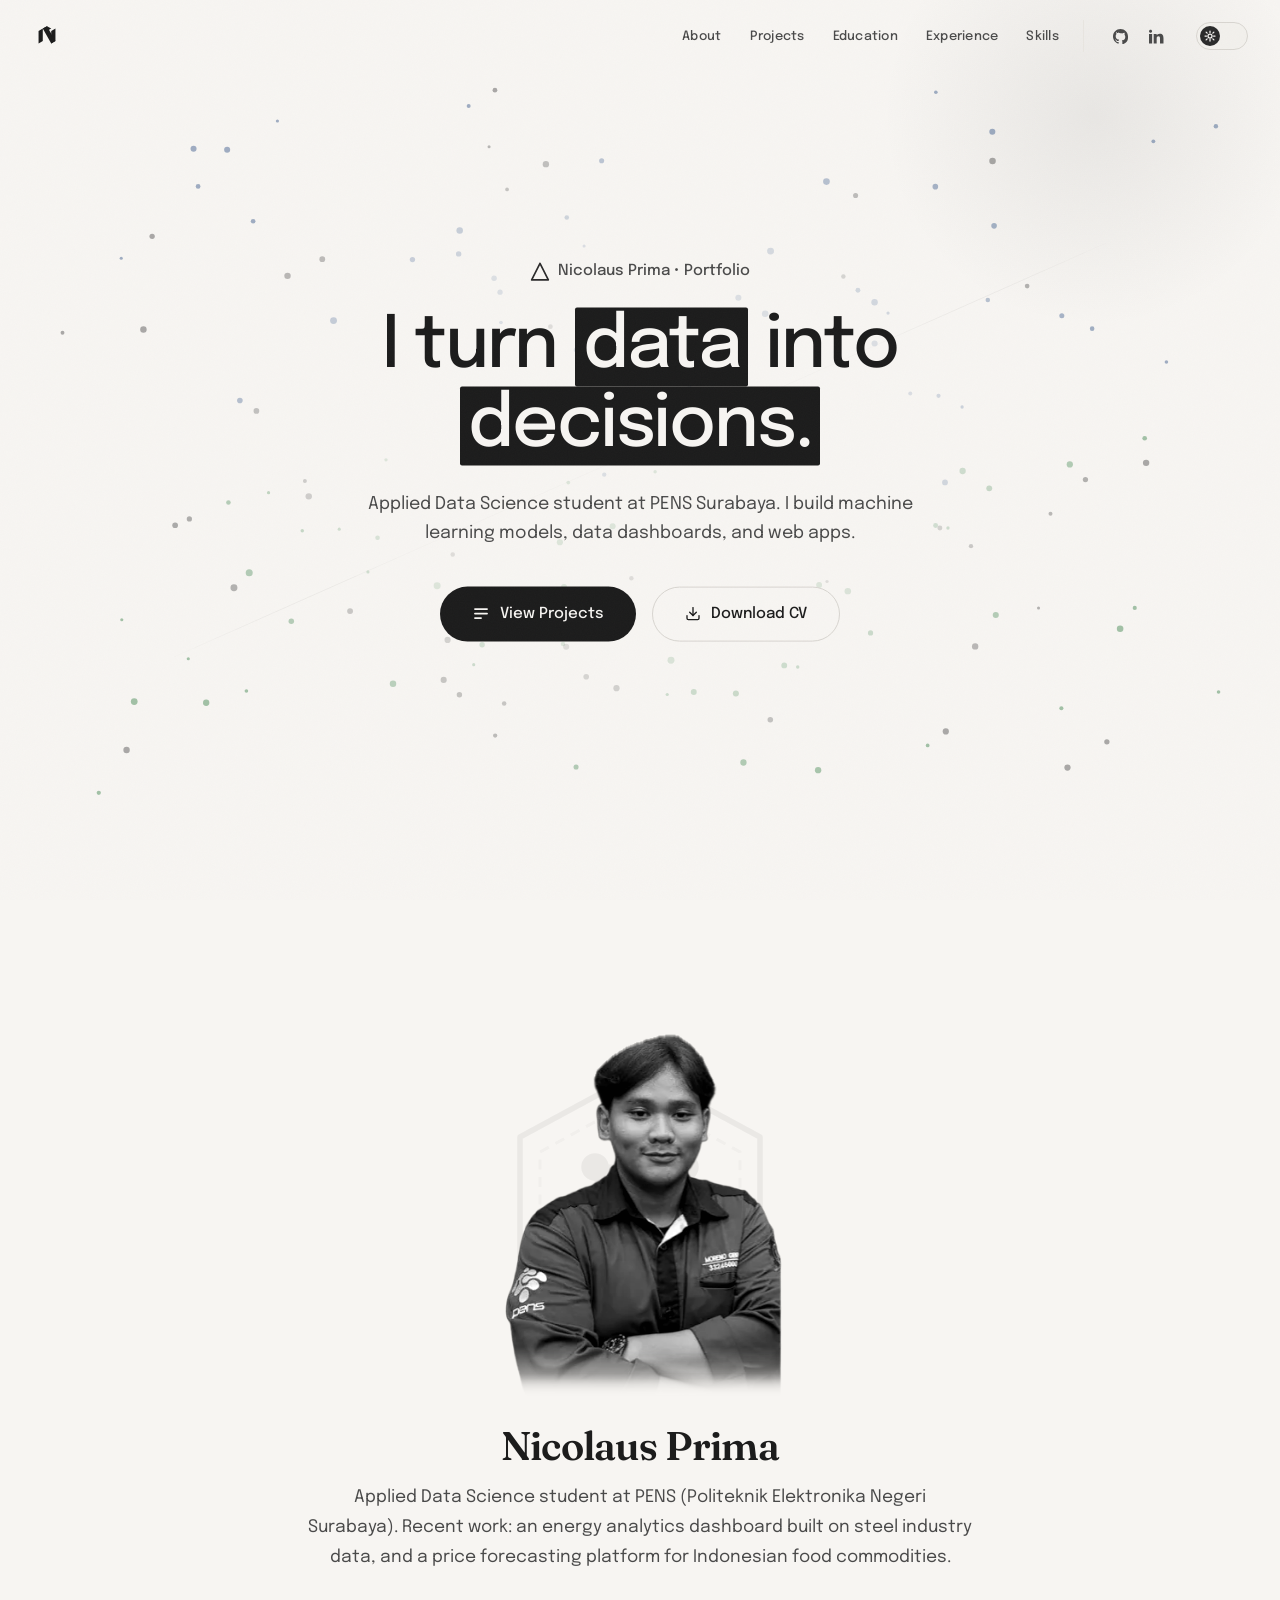
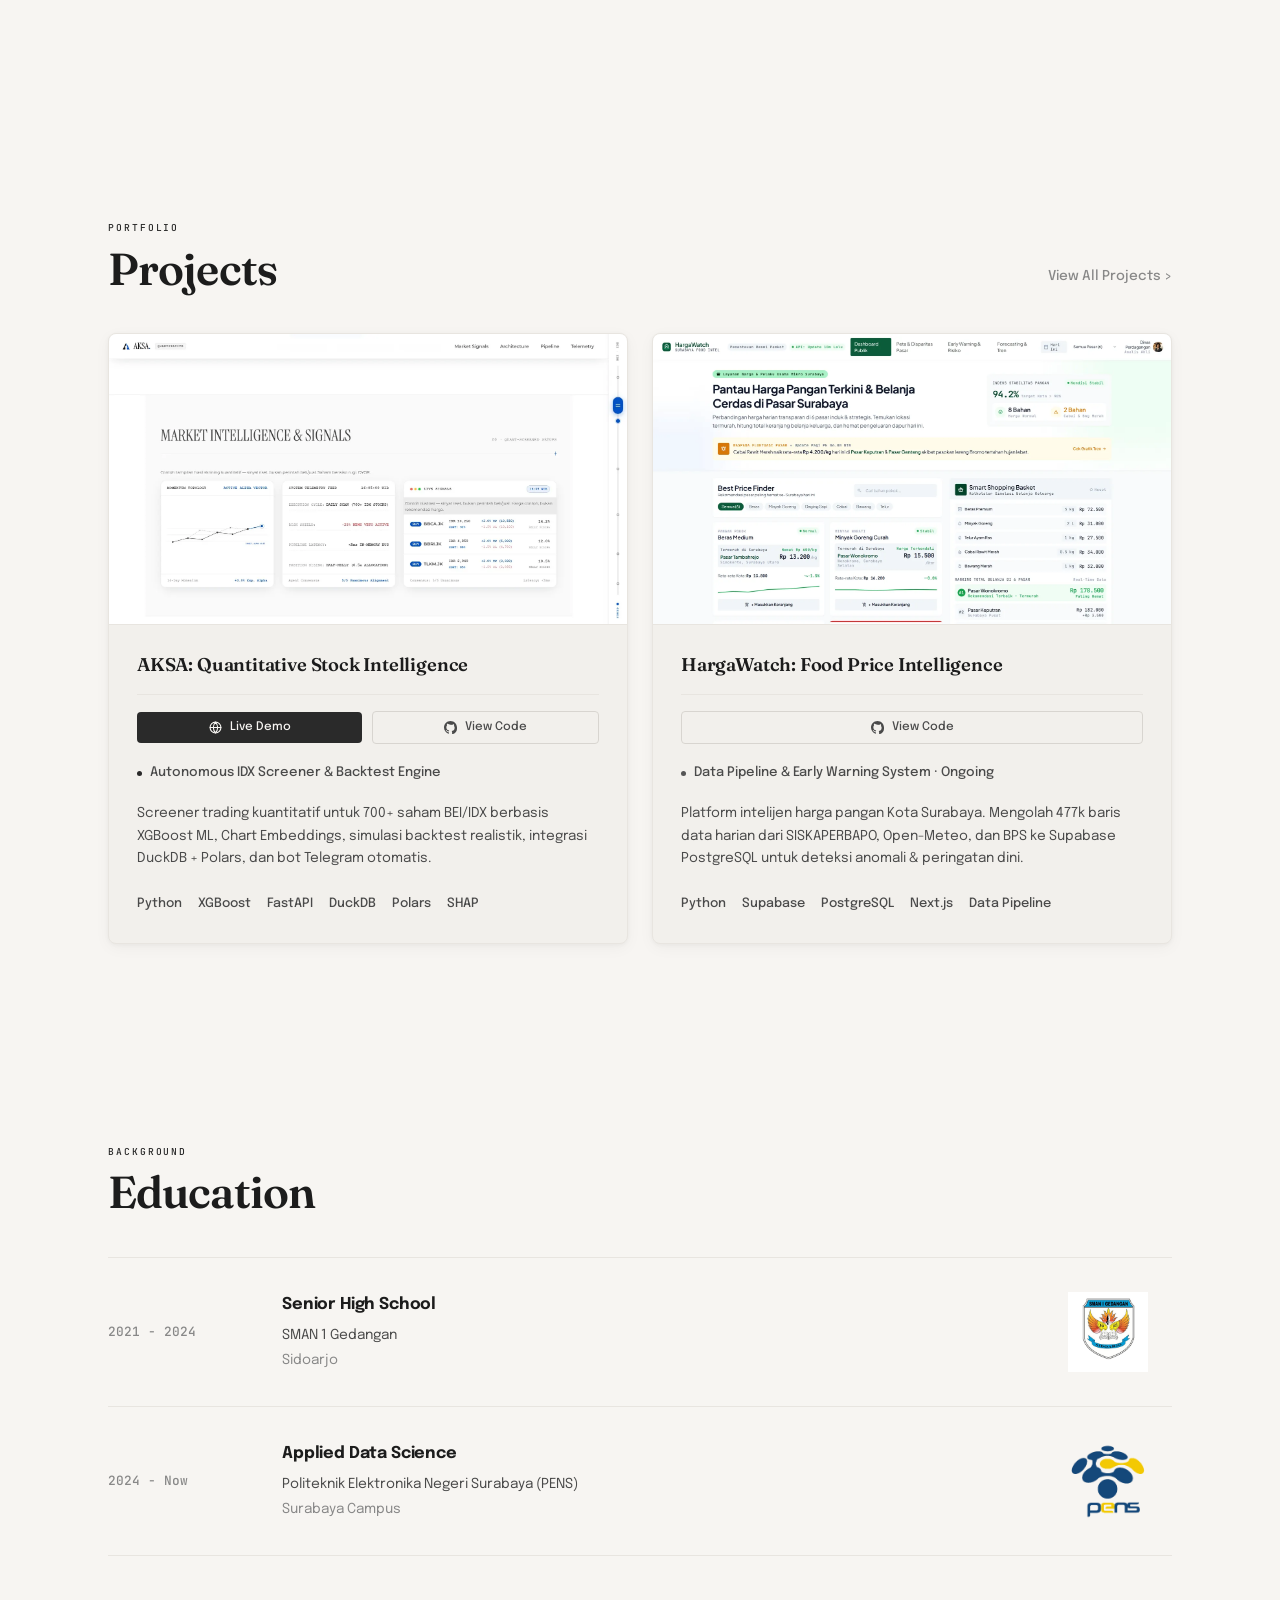
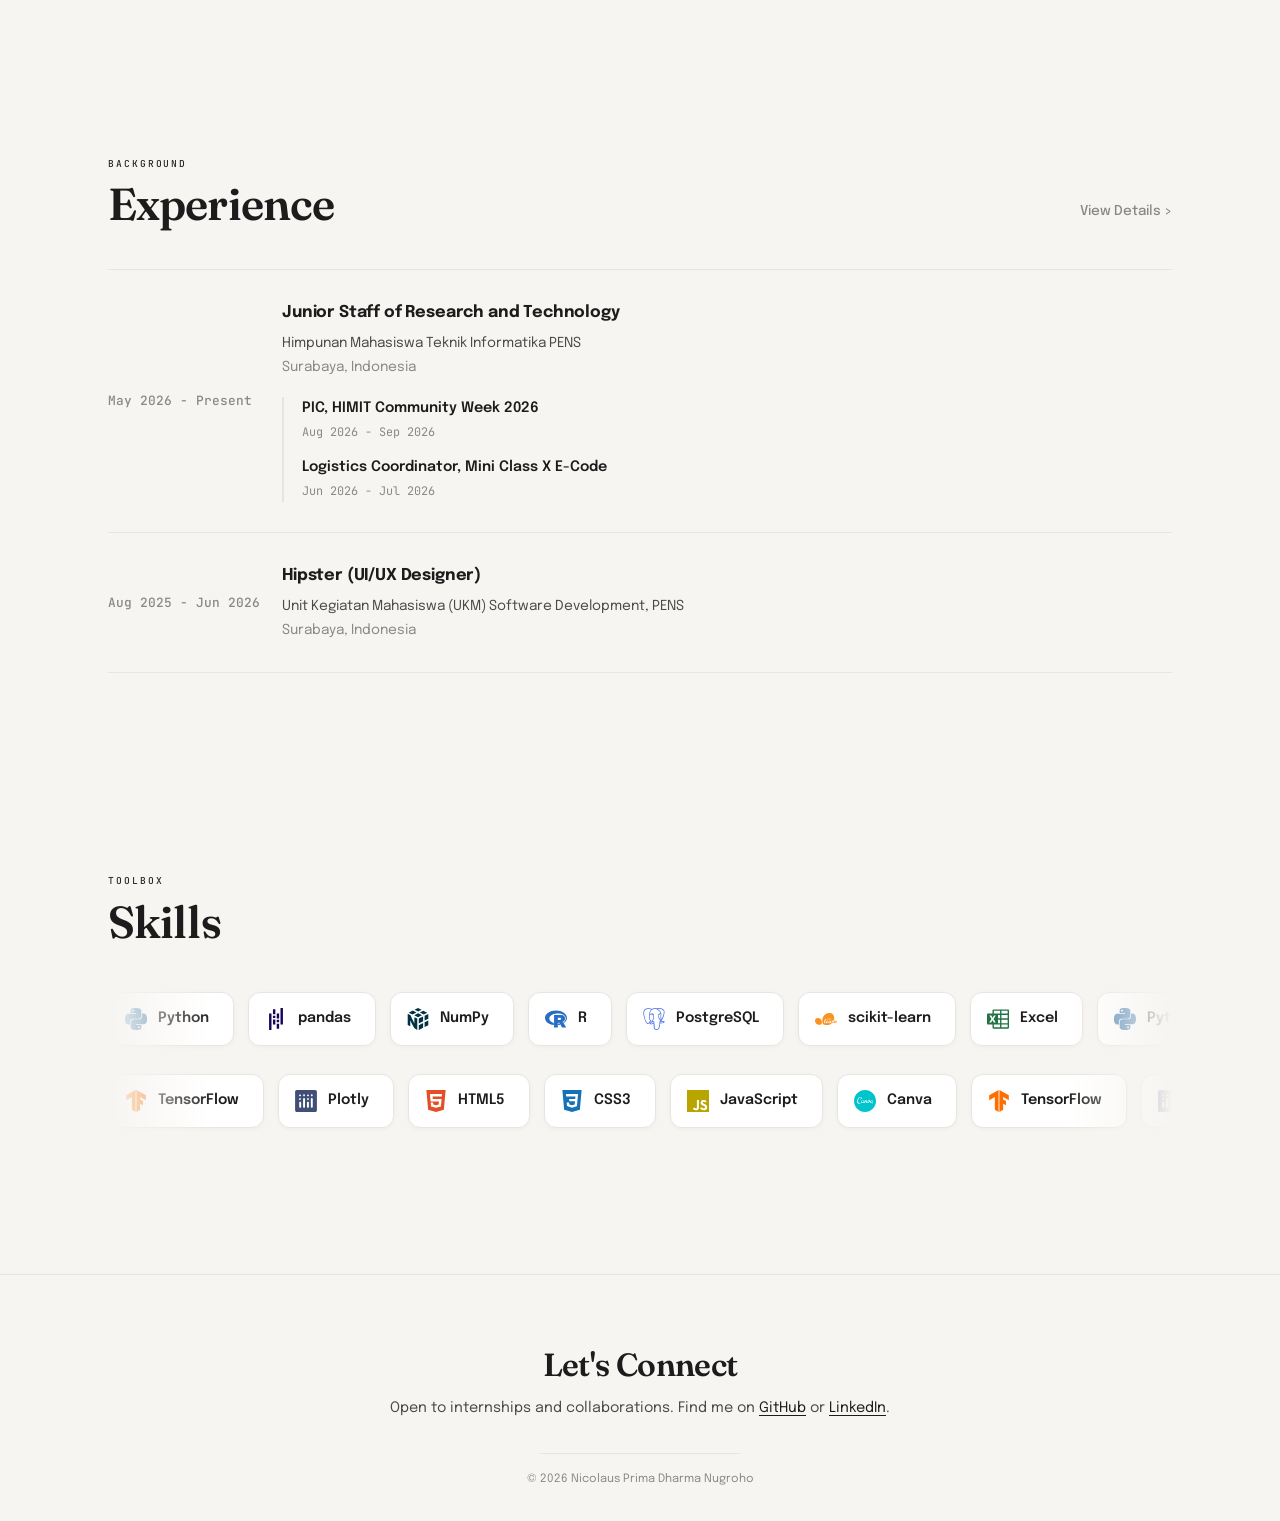
==== commit ad5ea93a: "Perf: headline statis LCP, font ramping, WebP proyek+logo, marquee idle" ====
--- a/index.html
+++ b/index.html
@@ -69,7 +69,7 @@
   <link rel="preconnect" href="https://fonts.googleapis.com">
   <link rel="preconnect" href="https://fonts.gstatic.com" crossorigin>
   <link
-    href="https://fonts.googleapis.com/css2?family=Fraunces:ital,opsz,wght@0,9..144,400;0,9..144,500;0,9..144,600;0,9..144,700;1,9..144,400;1,9..144,500;1,9..144,600&family=Epilogue:wght@400;500;600&family=JetBrains+Mono:wght@400;500&family=Bebas+Neue&display=swap"
+    href="https://fonts.googleapis.com/css2?family=Fraunces:opsz,wght@9..144,500;9..144,600;9..144,700&family=Epilogue:wght@400;500;600&family=JetBrains+Mono:wght@400;500&display=swap"
     rel="stylesheet">
   <script>
     // Apply theme immediately to prevent flash of wrong theme
@@ -101,7 +101,6 @@
       --font-display: 'Fraunces', serif;
       --font-body: 'Epilogue', sans-serif;
       --font-mono: 'JetBrains Mono', monospace;
-      --font-impact: 'Bebas Neue', sans-serif;
       --transition: 0.4s cubic-bezier(0.22, 1, 0.36, 1);
       --ease-out: cubic-bezier(0.22, 1, 0.36, 1);
       --max-w: 1120px;
@@ -649,25 +648,6 @@
       margin-bottom: 20px;
       font-weight: 400;
       min-height: 2rem;
-    }
-
-    .hero-role .typed-cursor,
-    .auto-type-hero .typed-cursor {
-      color: var(--accent);
-      font-weight: 300;
-      animation: typed-blink 1s step-end infinite;
-    }
-
-    @keyframes typed-blink {
-
-      0%,
-      100% {
-        opacity: 1;
-      }
-
-      50% {
-        opacity: 0;
-      }
     }
 
     .hero-bio {
@@ -2614,8 +2594,8 @@
         </svg>
         Nicolaus Prima • Portfolio
       </div>
-      <h1 class="hero-title-new">
-        <span class="auto-type-hero"></span>
+      <h1 class="hero-title-new highlight-active">
+        I turn <span class="hero-highlight h-1">data</span> into <span class="hero-highlight h-2">decisions.</span>
       </h1>
       <p class="hero-bio-new">
         Applied Data Science student at PENS Surabaya. I build machine learning models, data dashboards, and web apps.
@@ -2707,7 +2687,7 @@
       <div class="projects-grid">
         <article class="project-card reveal">
           <div class="project-media">
-            <img src="assets/stock-analysis.jpg" width="1600" height="900"
+            <img src="assets/stock-analysis.webp" width="1600" height="900"
               alt="Tangkapan layar dashboard AKSA: quantitative screener saham BEI dengan model machine learning" loading="lazy" decoding="async">
           </div>
           <div class="project-body">
@@ -2746,7 +2726,7 @@
         </article>
         <article class="project-card reveal">
           <div class="project-media">
-            <img src="assets/hargawatch.png" width="1600" height="900"
+            <img src="assets/hargawatch.webp" width="1600" height="900"
               alt="Tangkapan layar dashboard HargaWatch: intelijen harga pangan Kota Surabaya" loading="lazy" decoding="async">
           </div>
           <div class="project-body">
@@ -2792,7 +2772,7 @@
             <div class="edu-campus">Sidoarjo</div>
           </div>
           <div class="edu-logo-wrap">
-            <img src="LogoSmanig.png" alt="Logo SMAN 1 Gedangan" class="edu-logo" width="500" height="500" loading="lazy" decoding="async">
+            <img src="LogoSmanig.jpg" alt="Logo SMAN 1 Gedangan" class="edu-logo" width="500" height="500" loading="lazy" decoding="async">
           </div>
         </div>
         <div class="edu-item reveal">
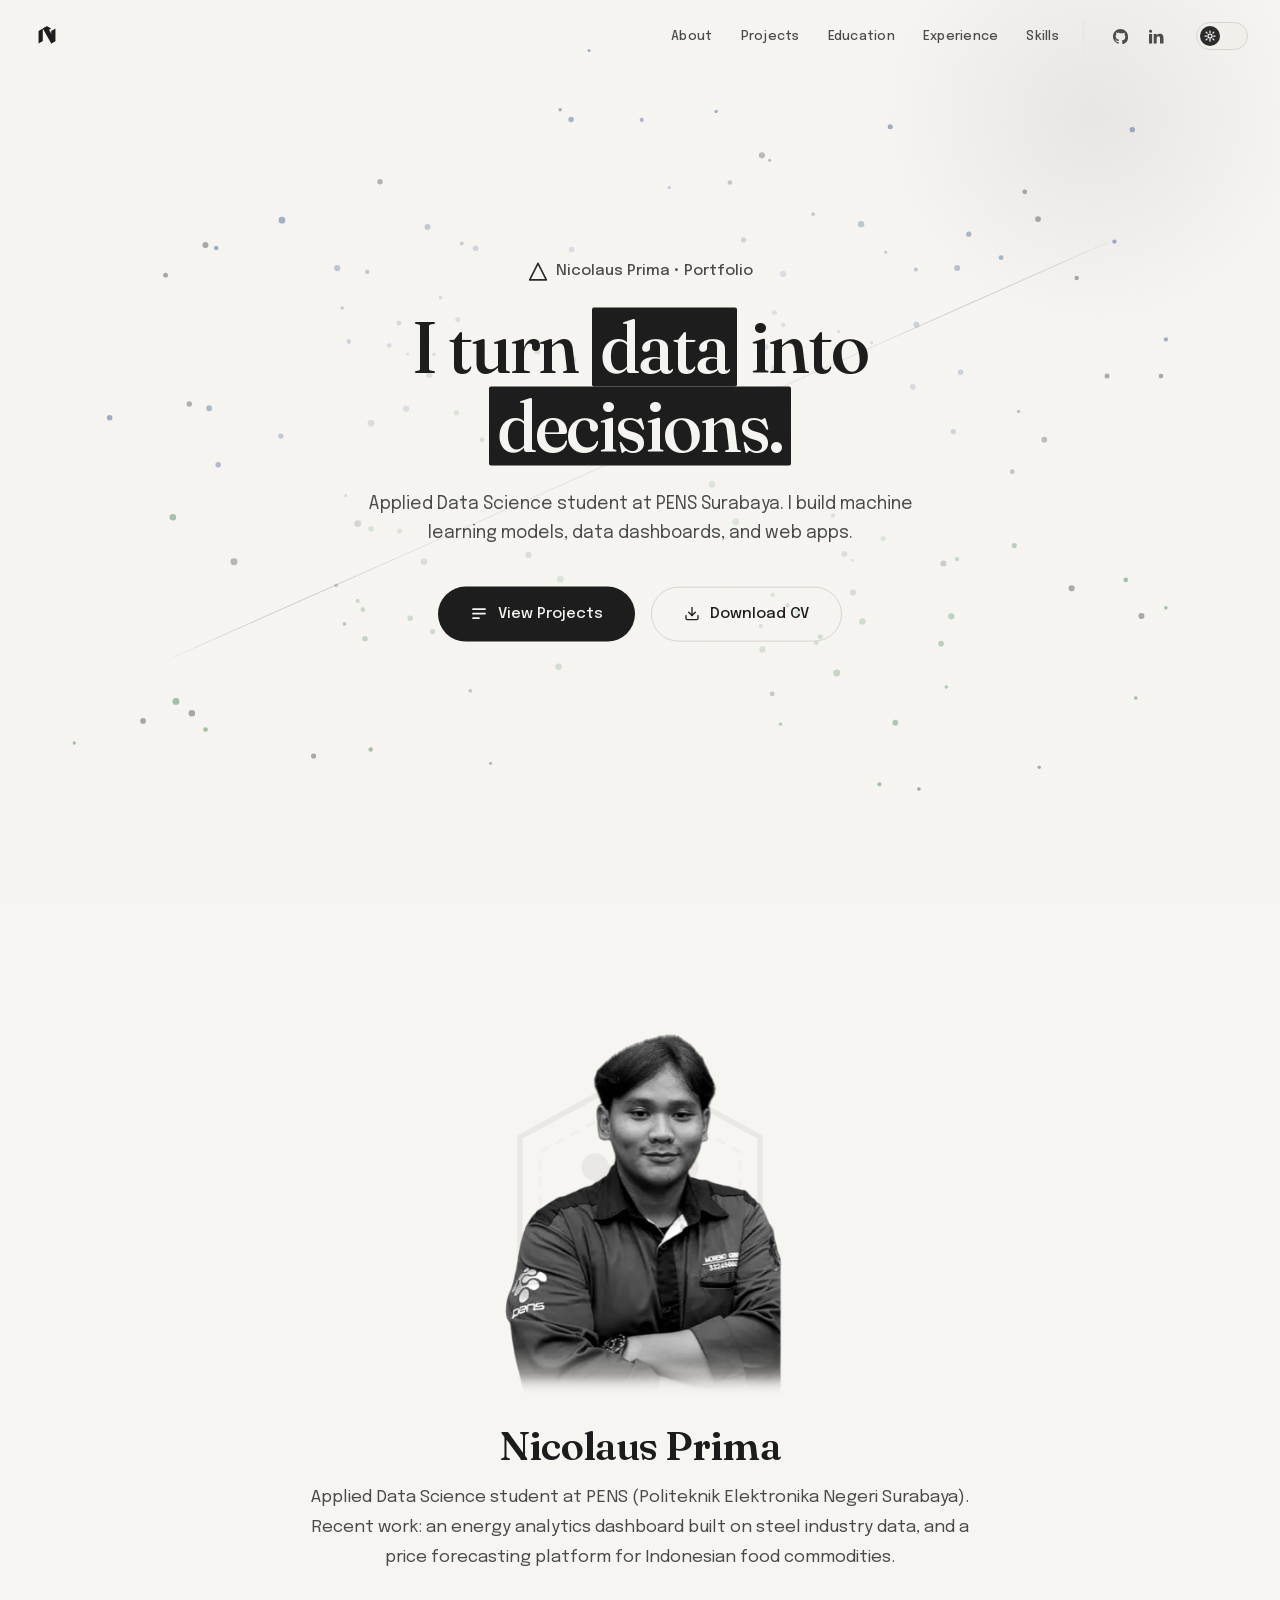
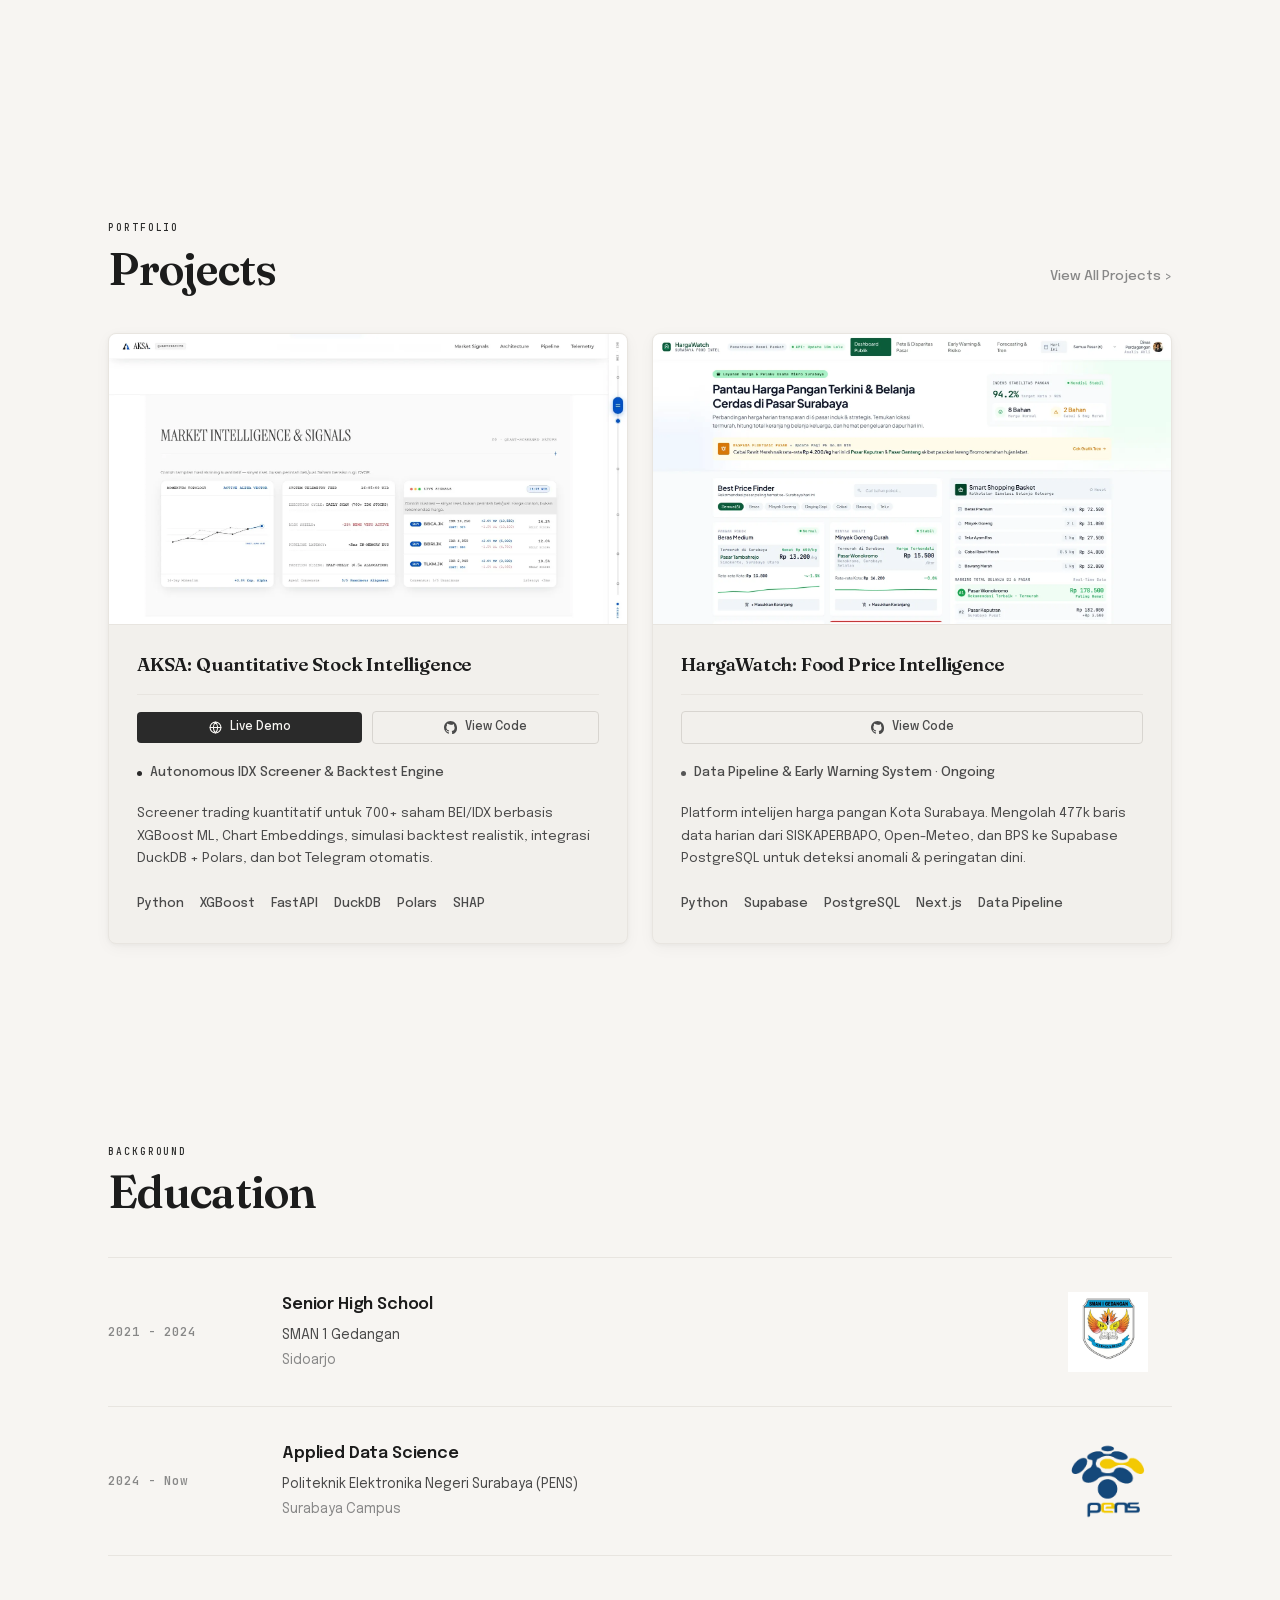
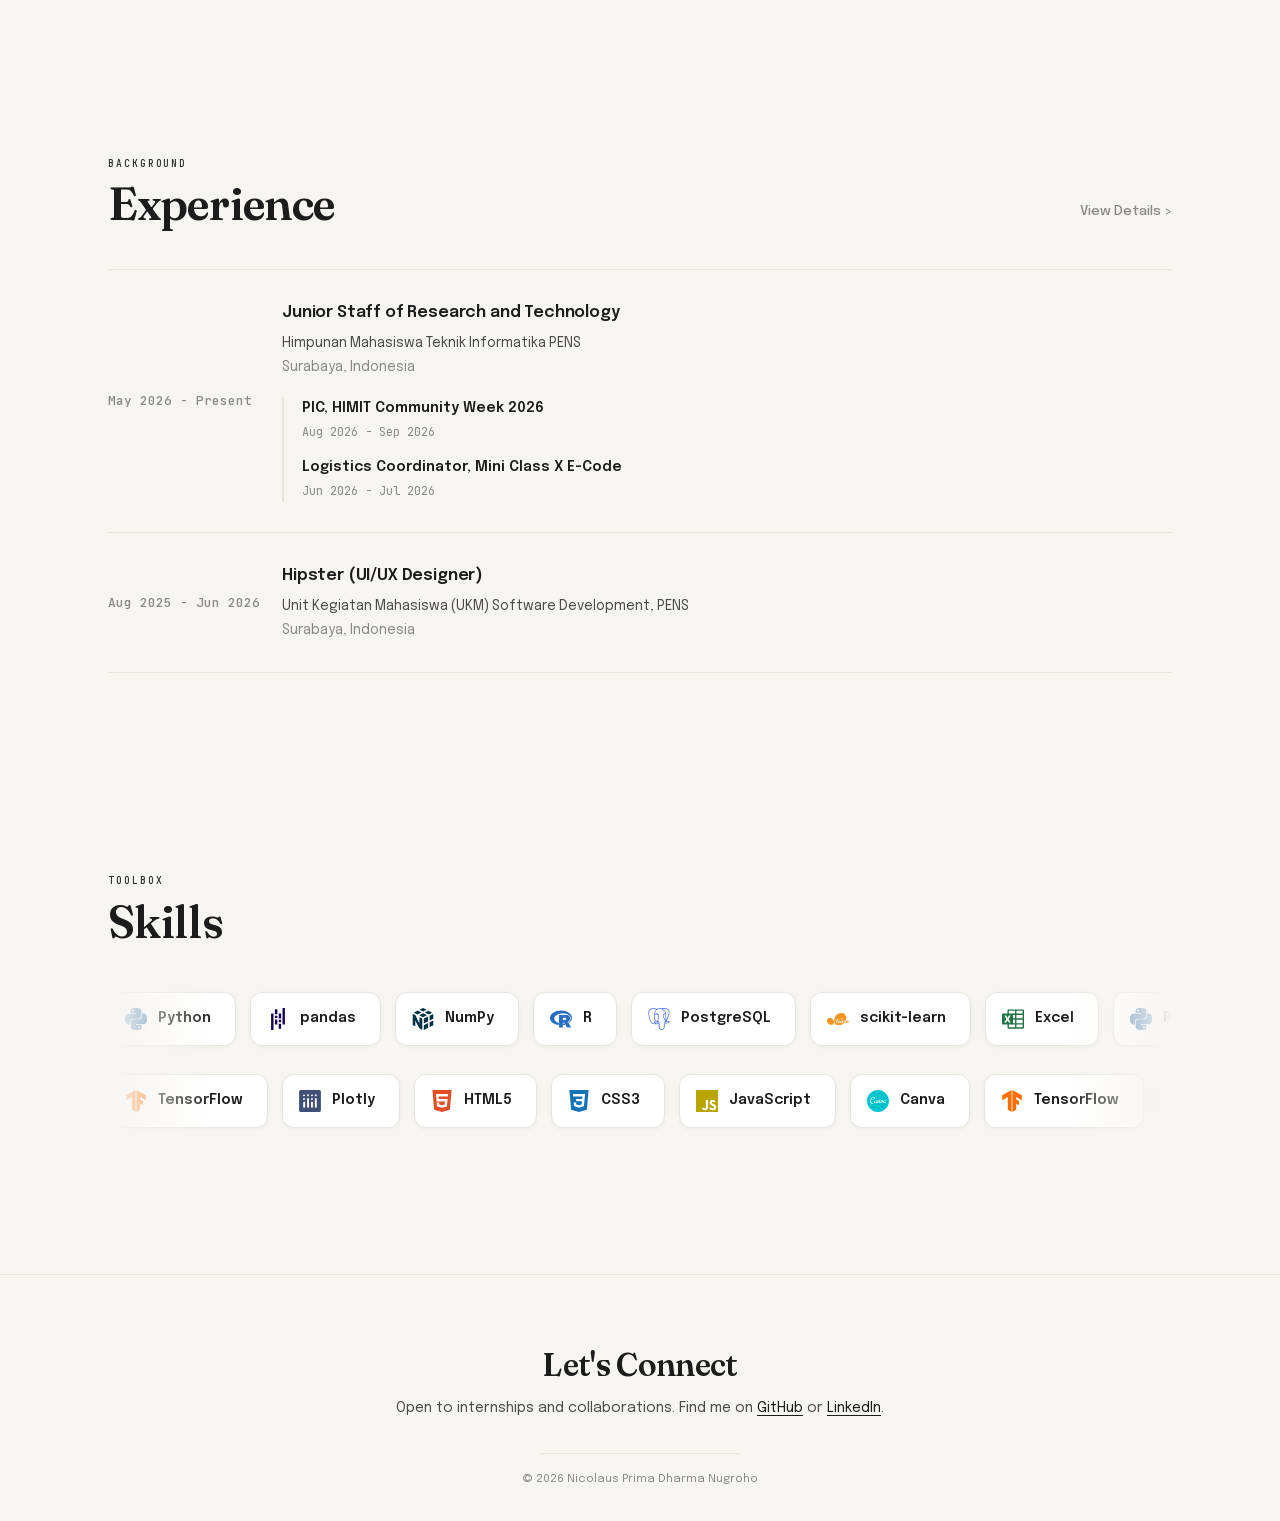
==== commit 16e3b939: "Perf: self-host fonts lokal, hero Fraunces fix" ====
--- a/index.html
+++ b/index.html
@@ -66,11 +66,9 @@
   }
   </script>
 
-  <link rel="preconnect" href="https://fonts.googleapis.com">
-  <link rel="preconnect" href="https://fonts.gstatic.com" crossorigin>
-  <link
-    href="https://fonts.googleapis.com/css2?family=Fraunces:opsz,wght@9..144,500;9..144,600;9..144,700&family=Epilogue:wght@400;500;600&family=JetBrains+Mono:wght@400;500&display=swap"
-    rel="stylesheet">
+  <link rel="preload" href="assets/fonts/Epilogue-500-latin.woff2" as="font" type="font/woff2" crossorigin>
+  <link rel="preload" href="assets/fonts/Fraunces-600-latin.woff2" as="font" type="font/woff2" crossorigin>
+  <link rel="stylesheet" href="assets/fonts/fonts.css">
   <script>
     // Apply theme immediately to prevent flash of wrong theme
     (function () {
@@ -730,7 +728,7 @@
     }
 
     .hero-title-new {
-      font-family: var(--font-heading);
+      font-family: var(--font-display);
       font-size: clamp(2.5rem, 6vw, 4.5rem);
       font-weight: 500;
       letter-spacing: -0.03em;
--- a/assets/fonts/fonts.css
+++ b/assets/fonts/fonts.css
@@ -0,0 +1,57 @@
+/* Self-hosted fonts (latin subset) — ganti Google Fonts CDN agar nol render-blocking third-party. */
+@font-face {
+  font-family: 'Fraunces';
+  font-style: normal;
+  font-weight: 500;
+  font-display: swap;
+  src: url('Fraunces-500-latin.woff2') format('woff2');
+}
+@font-face {
+  font-family: 'Fraunces';
+  font-style: normal;
+  font-weight: 600;
+  font-display: swap;
+  src: url('Fraunces-600-latin.woff2') format('woff2');
+}
+@font-face {
+  font-family: 'Fraunces';
+  font-style: normal;
+  font-weight: 700;
+  font-display: swap;
+  src: url('Fraunces-700-latin.woff2') format('woff2');
+}
+@font-face {
+  font-family: 'Epilogue';
+  font-style: normal;
+  font-weight: 400;
+  font-display: swap;
+  src: url('Epilogue-400-latin.woff2') format('woff2');
+}
+@font-face {
+  font-family: 'Epilogue';
+  font-style: normal;
+  font-weight: 500;
+  font-display: swap;
+  src: url('Epilogue-500-latin.woff2') format('woff2');
+}
+@font-face {
+  font-family: 'Epilogue';
+  font-style: normal;
+  font-weight: 600;
+  font-display: swap;
+  src: url('Epilogue-600-latin.woff2') format('woff2');
+}
+@font-face {
+  font-family: 'JetBrains Mono';
+  font-style: normal;
+  font-weight: 400;
+  font-display: swap;
+  src: url('JetBrainsMono-400-latin.woff2') format('woff2');
+}
+@font-face {
+  font-family: 'JetBrains Mono';
+  font-style: normal;
+  font-weight: 500;
+  font-display: swap;
+  src: url('JetBrainsMono-500-latin.woff2') format('woff2');
+}
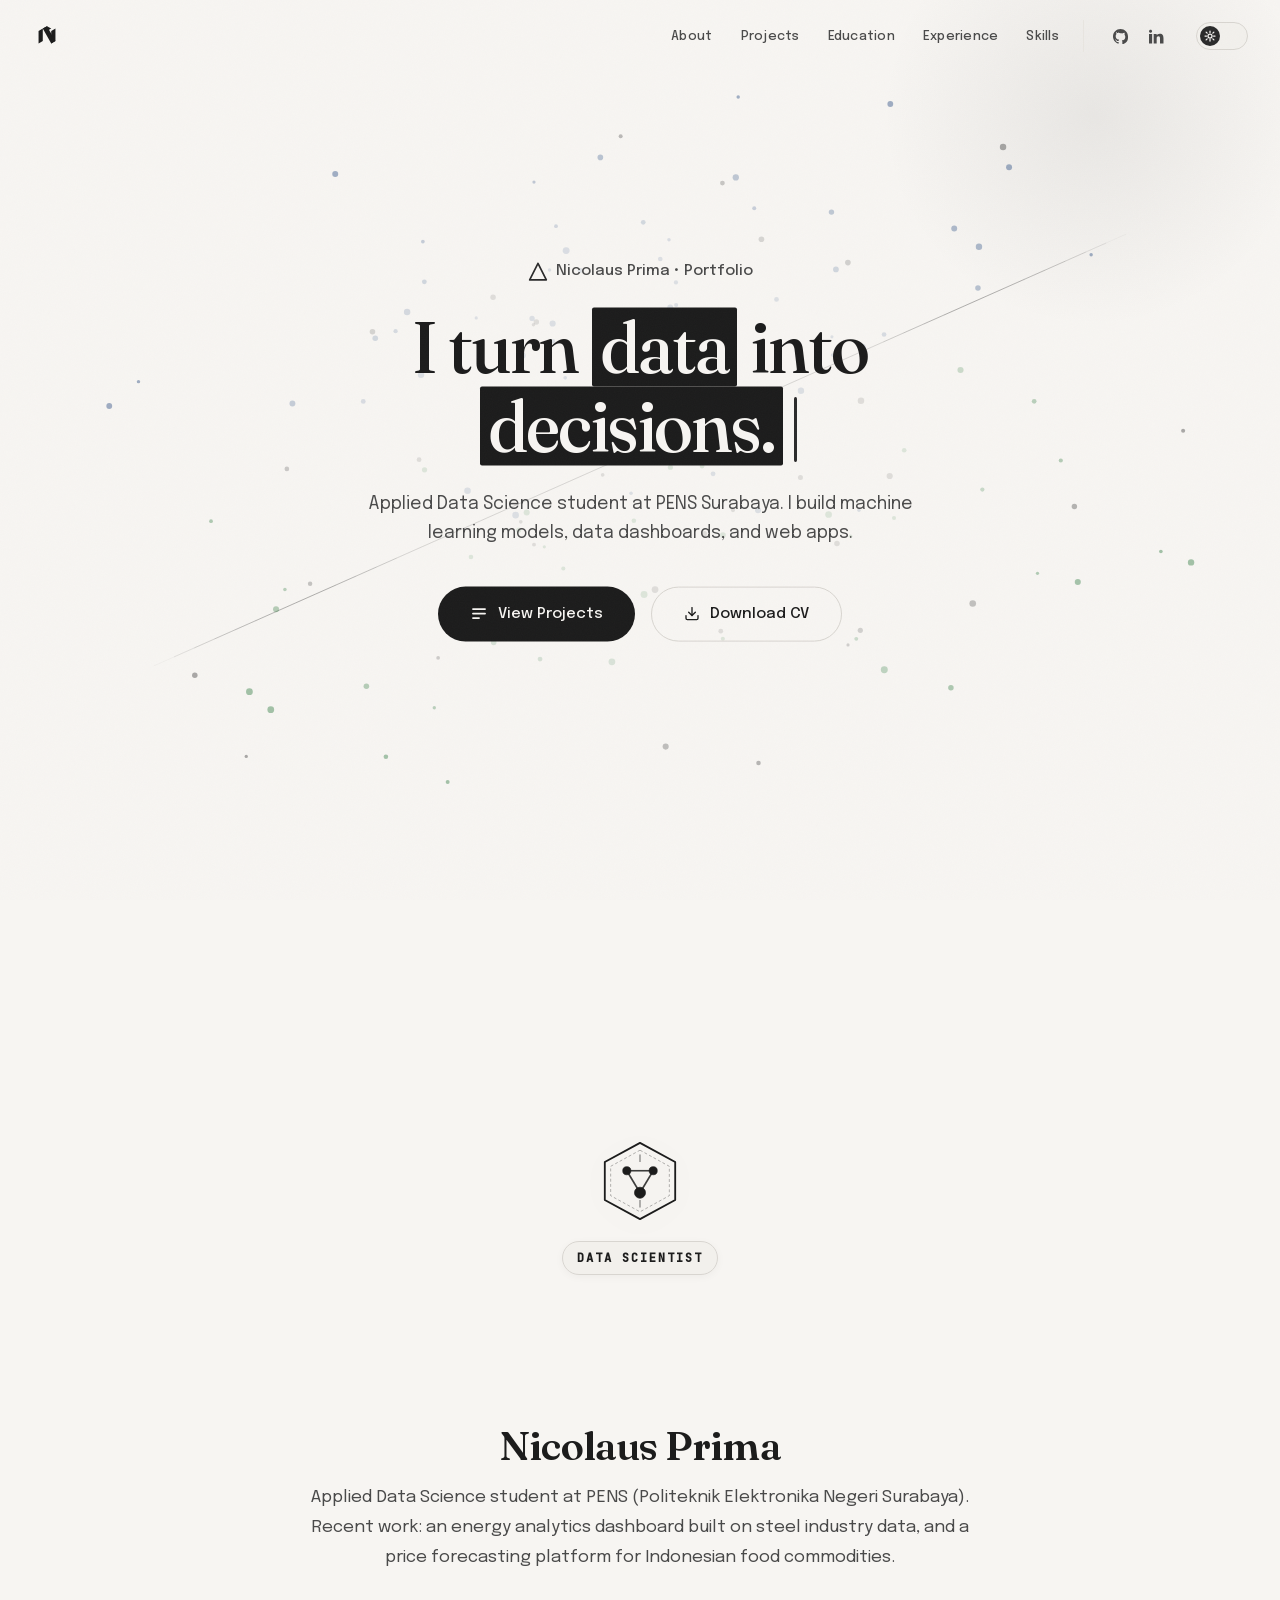
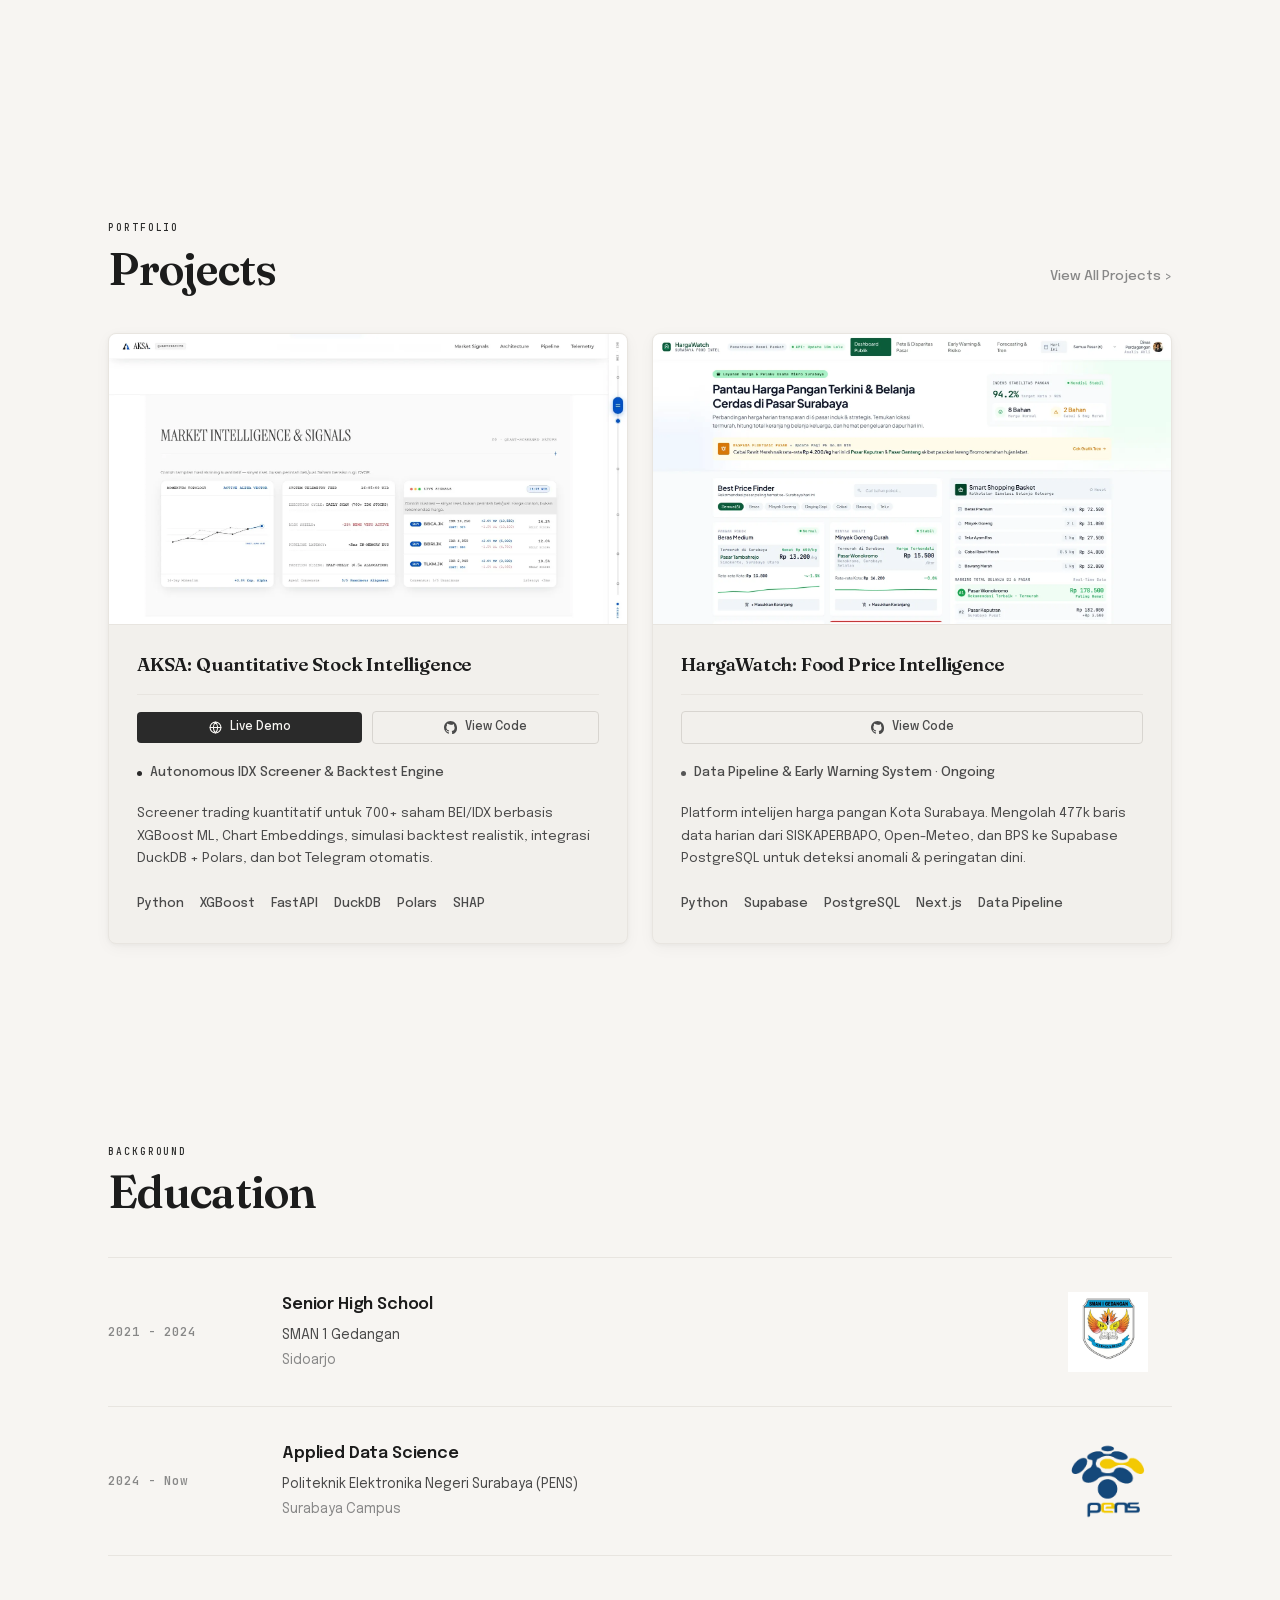
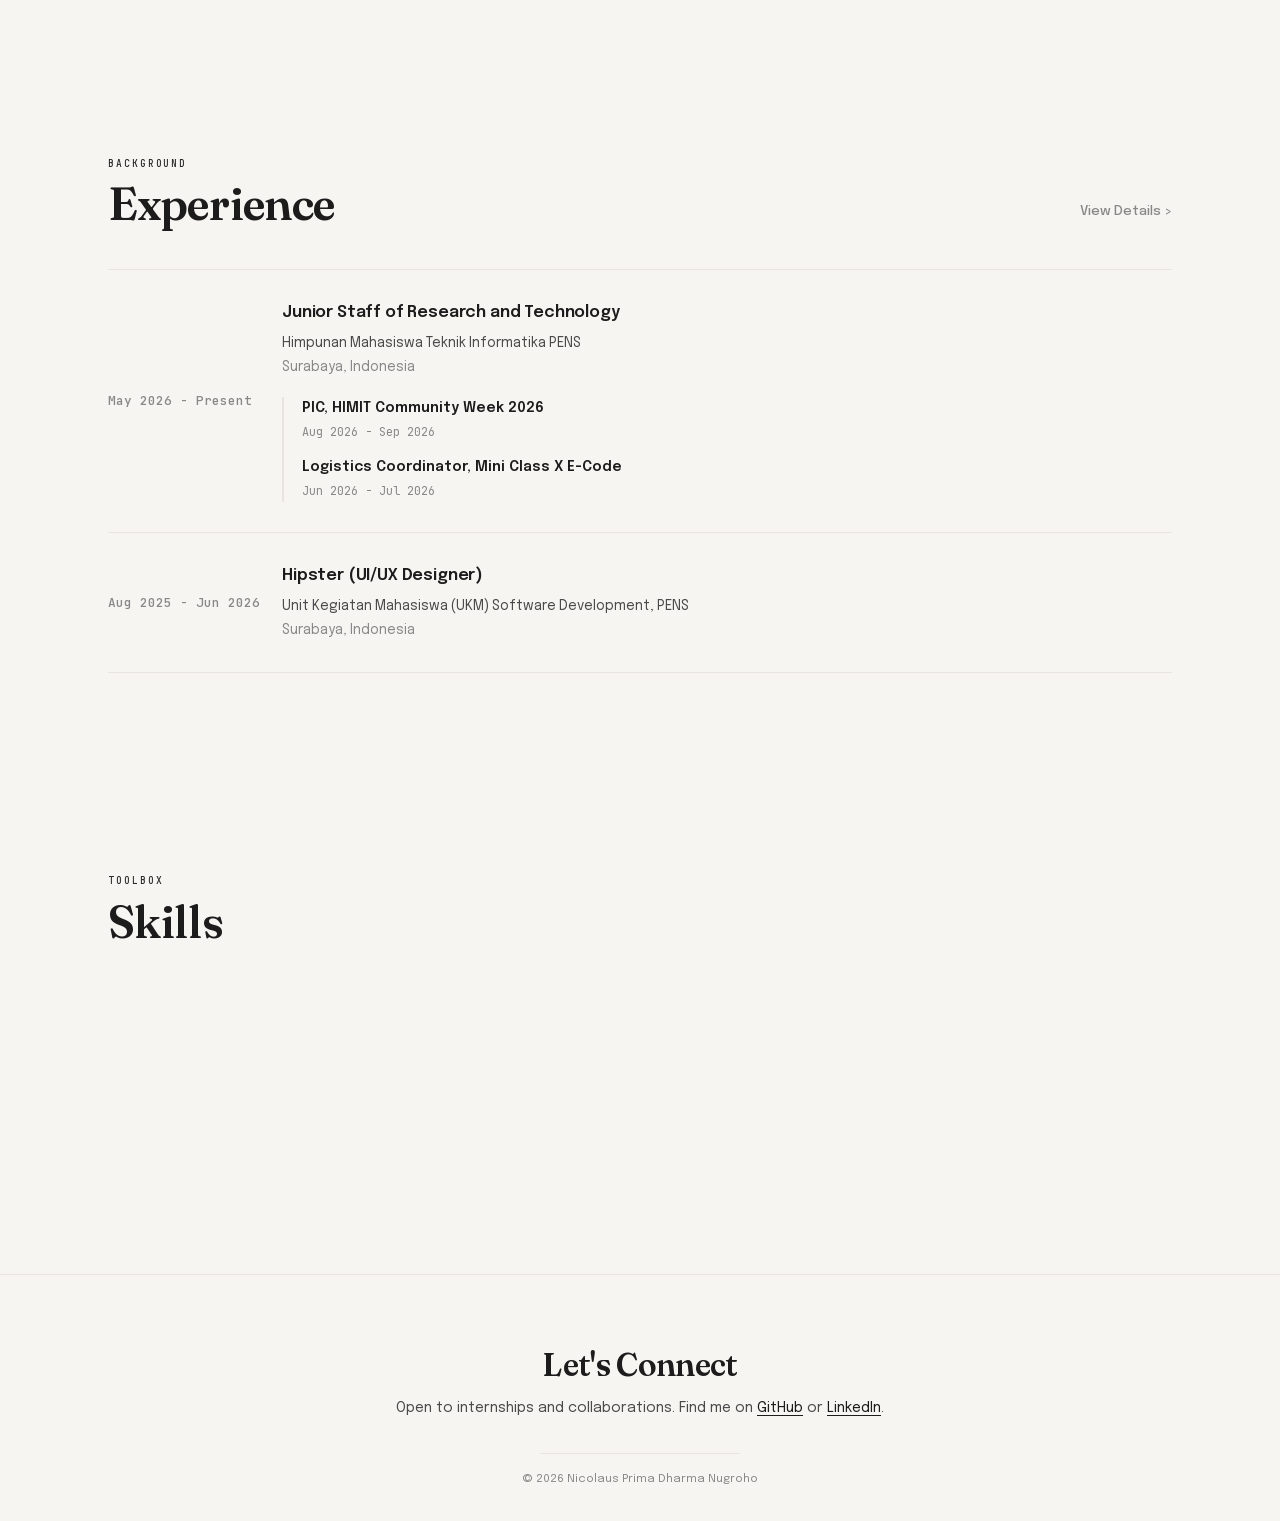
==== commit 629d61c6: "feat: restore hero headline typing animation and highlight sweep" ====
--- a/index.html
+++ b/index.html
@@ -646,6 +646,25 @@
       margin-bottom: 20px;
       font-weight: 400;
       min-height: 2rem;
+    }
+
+    .hero-role .typed-cursor,
+    .auto-type-hero .typed-cursor,
+    .hero-title-new .typed-cursor {
+      color: var(--accent);
+      font-weight: 300;
+      animation: typed-blink 1s step-end infinite;
+      margin-left: 2px;
+    }
+
+    @keyframes typed-blink {
+      0%,
+      100% {
+        opacity: 1;
+      }
+      50% {
+        opacity: 0;
+      }
     }
 
     .hero-bio {
@@ -2592,8 +2611,8 @@
         </svg>
         Nicolaus Prima • Portfolio
       </div>
-      <h1 class="hero-title-new highlight-active">
-        I turn <span class="hero-highlight h-1">data</span> into <span class="hero-highlight h-2">decisions.</span>
+      <h1 class="hero-title-new">
+        <span class="auto-type-hero">I turn <span class="hero-highlight h-1">data</span> into <span class="hero-highlight h-2">decisions.</span></span>
       </h1>
       <p class="hero-bio-new">
         Applied Data Science student at PENS Surabaya. I build machine learning models, data dashboards, and web apps.
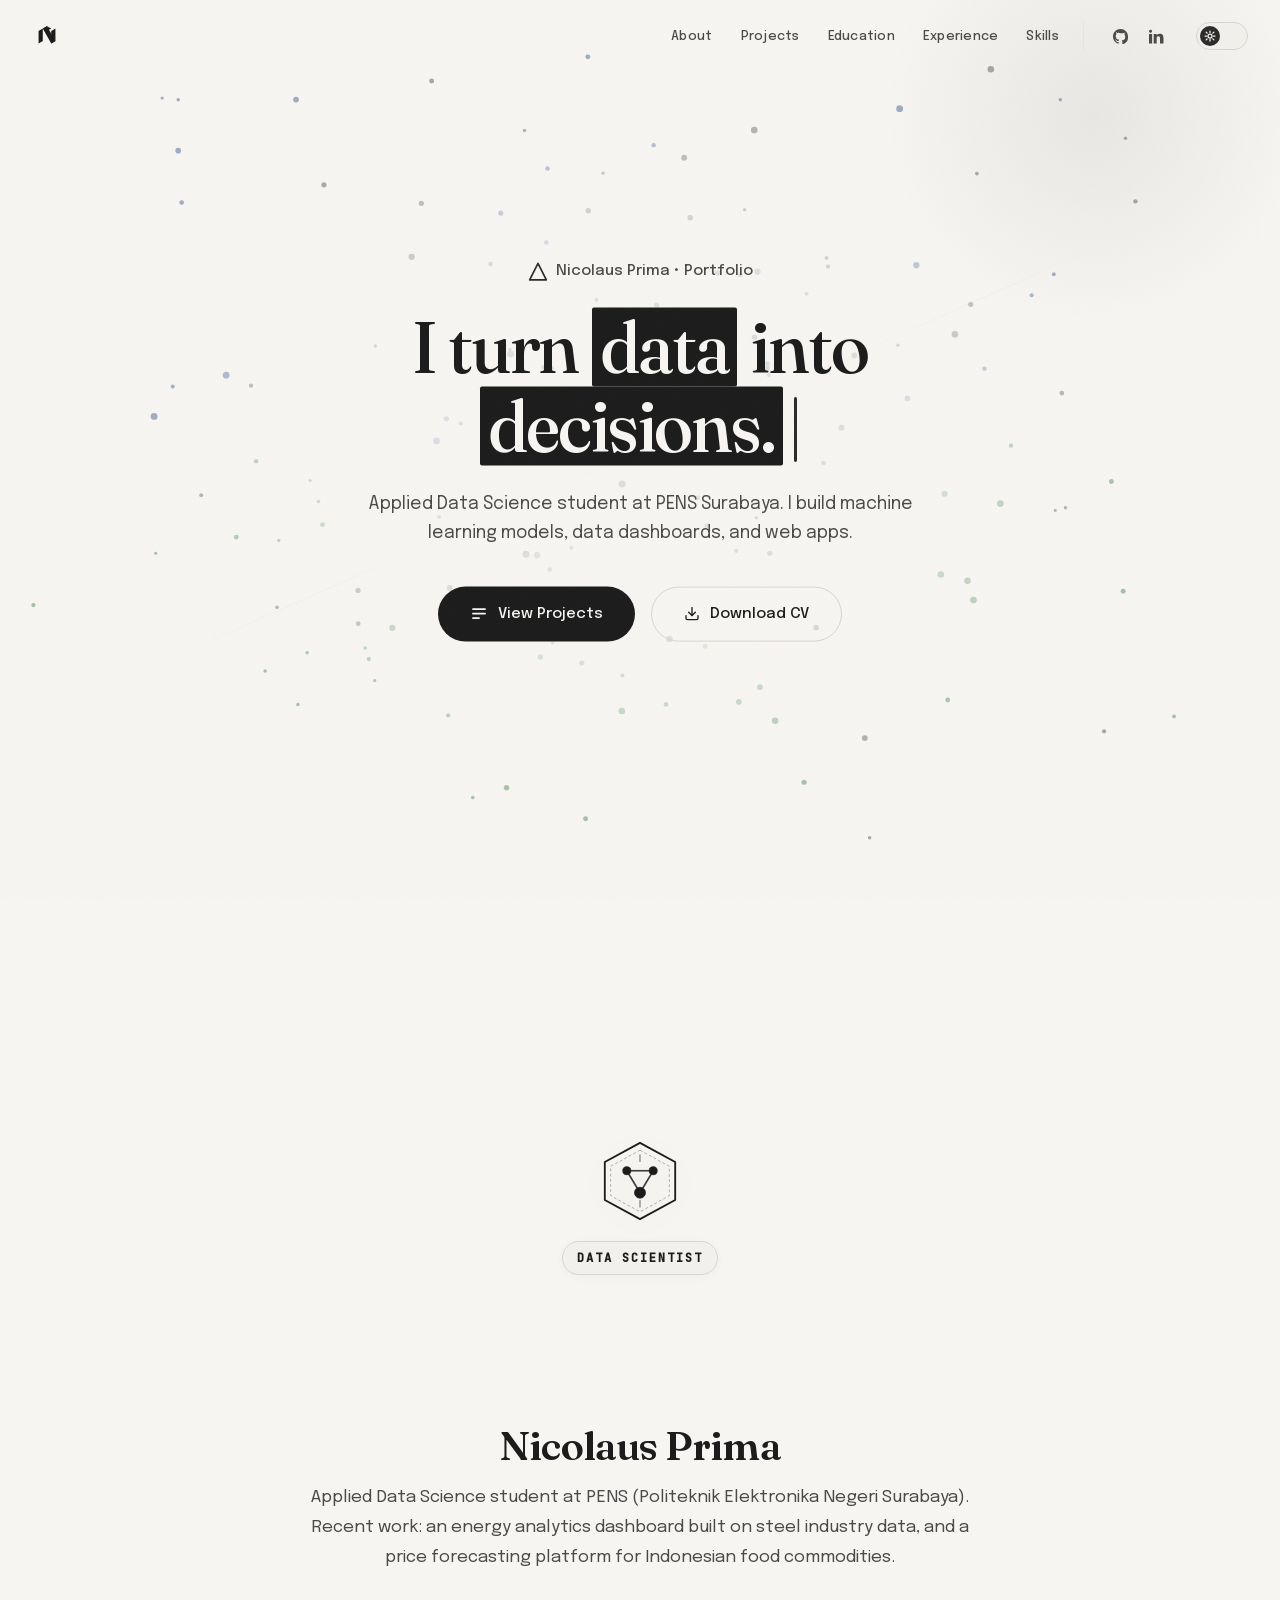
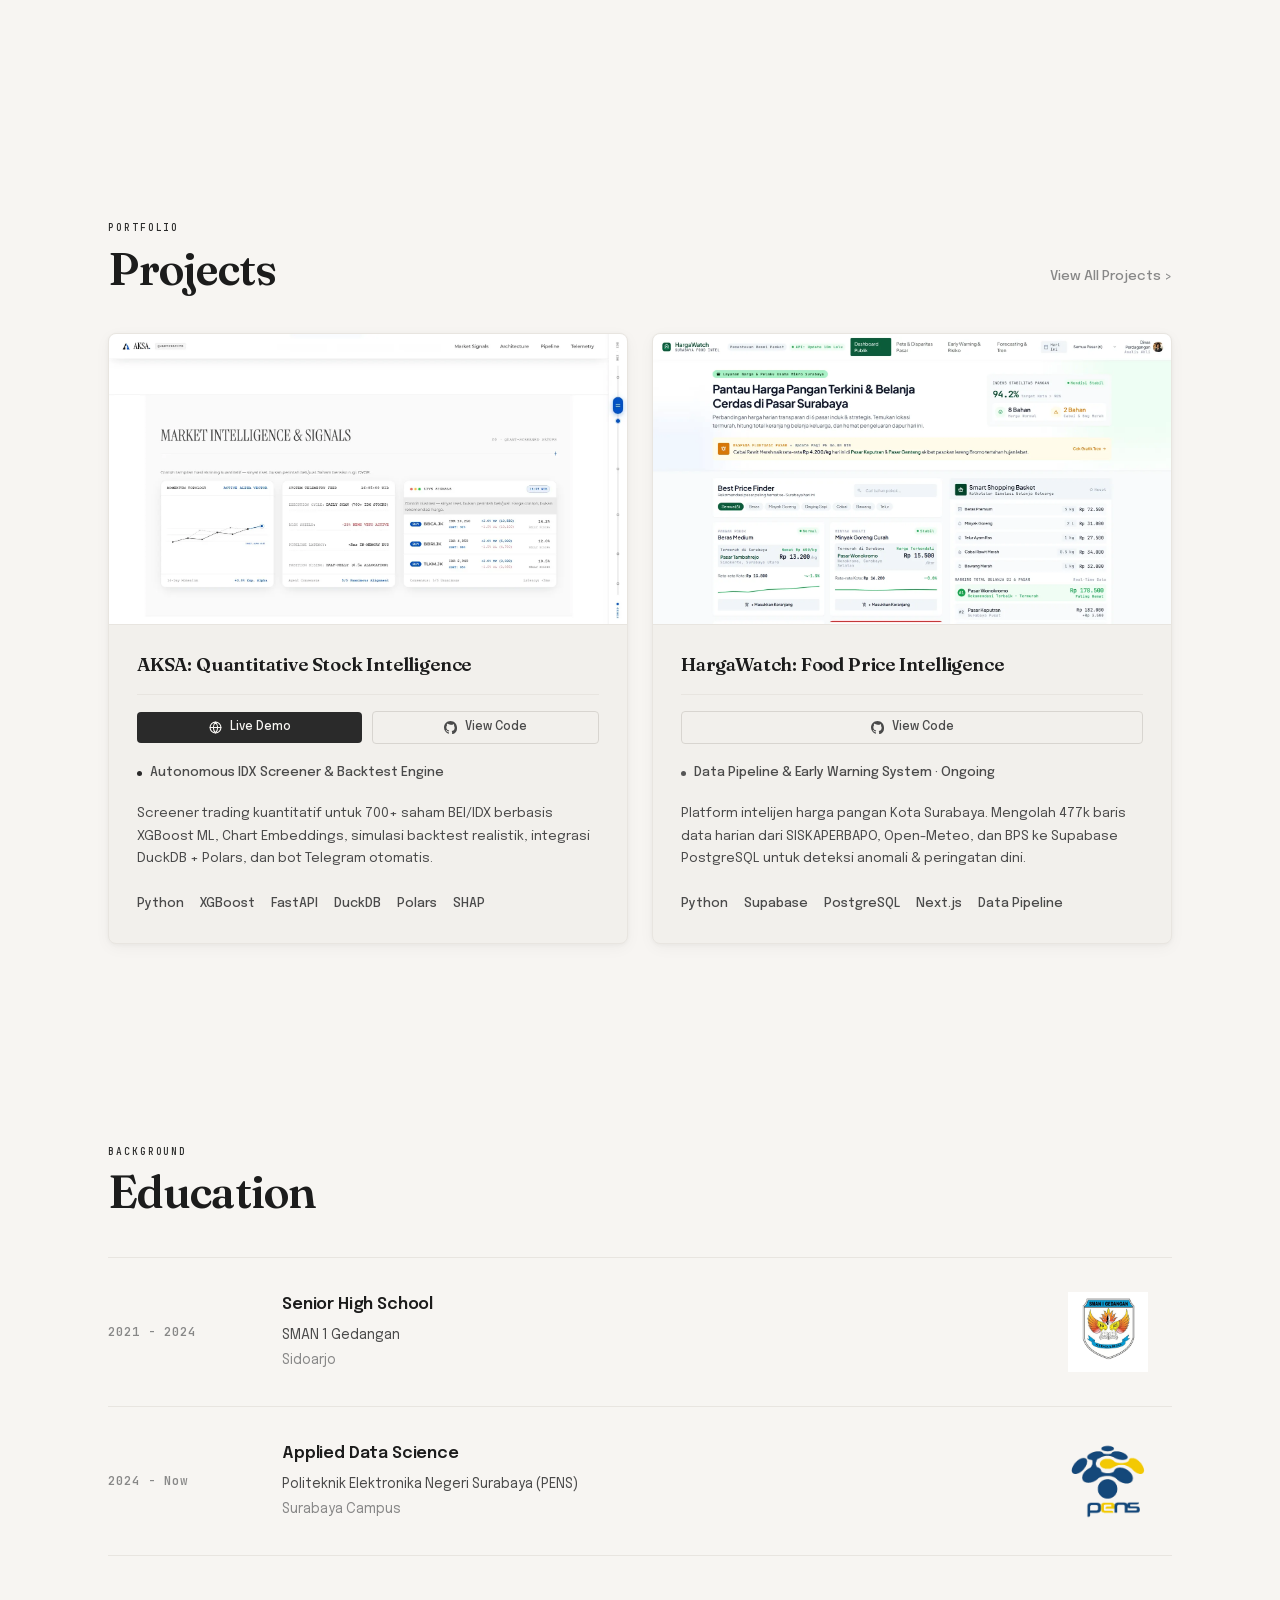
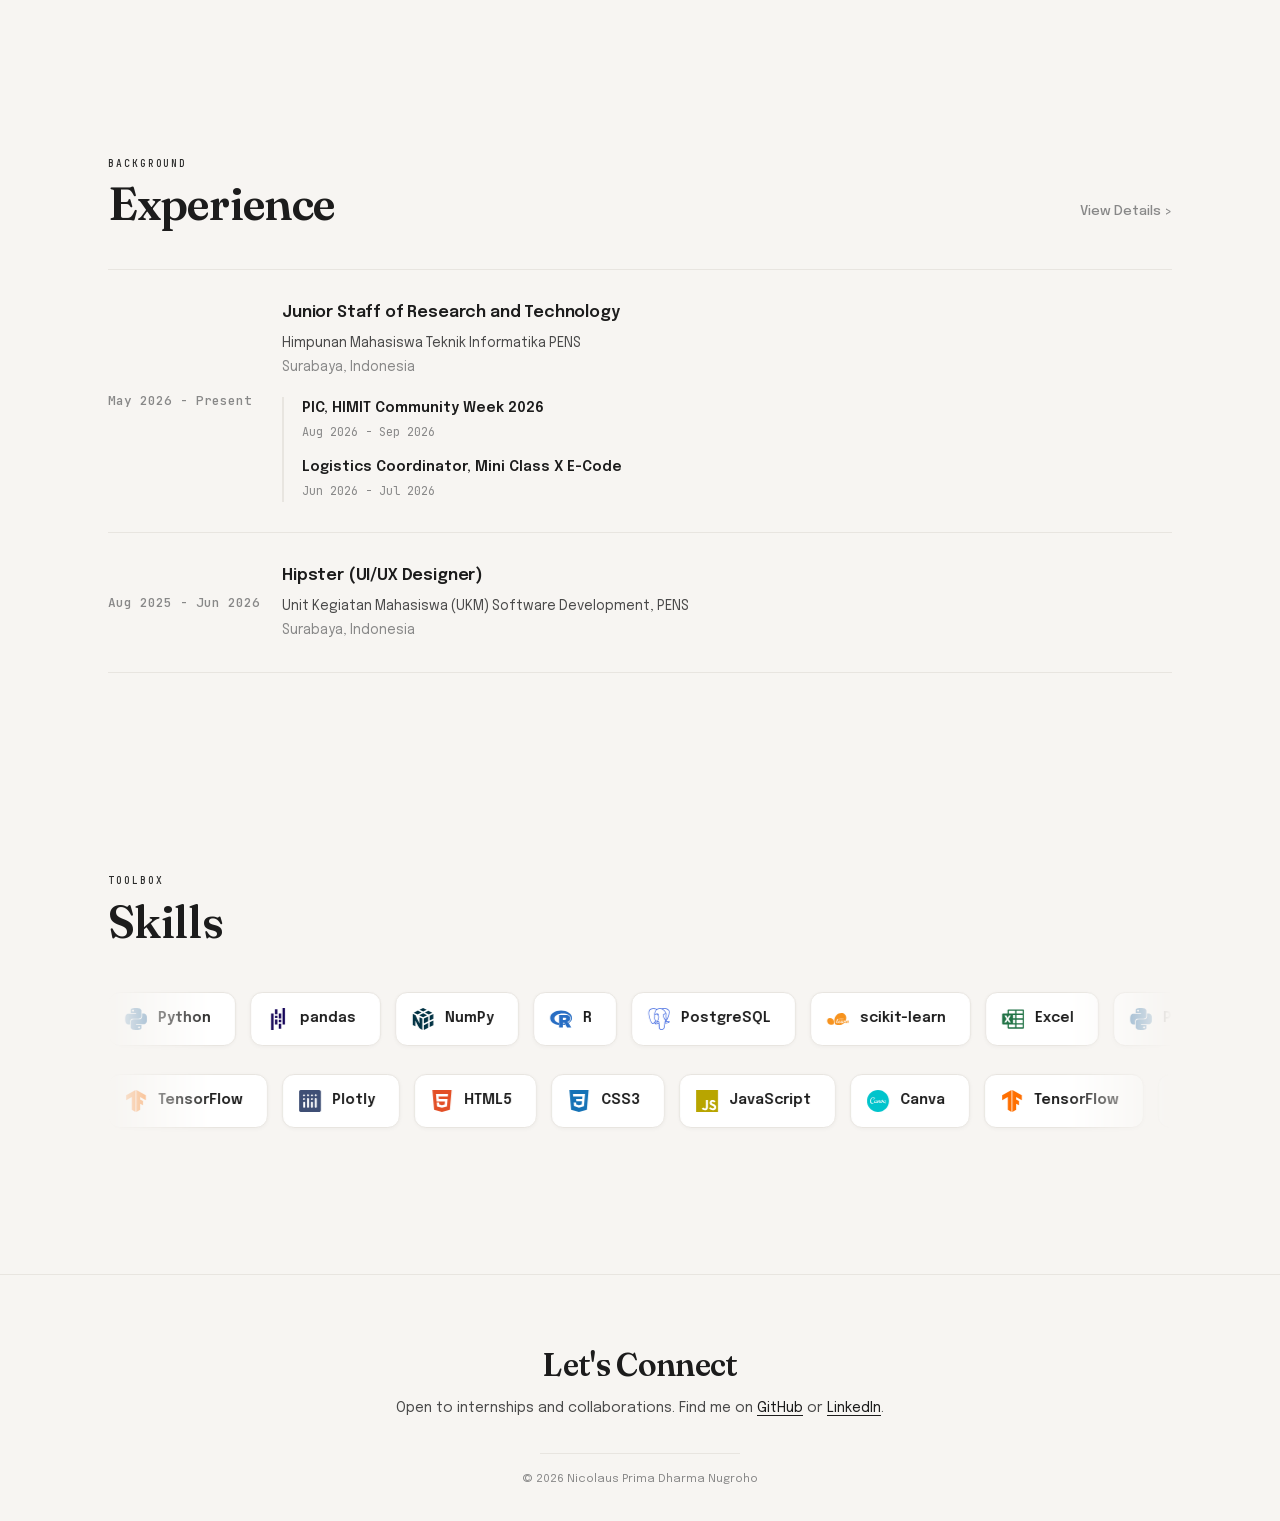
==== commit a641a2af: "Install and Configure Vercel Web Analytics ## Vercel Web Analytics Implementation  Successfully inst" ====
--- a/index.html
+++ b/index.html
@@ -2485,6 +2485,12 @@
       }
     }
   </style>
+
+  <!-- Vercel Web Analytics -->
+  <script>
+    window.va = window.va || function () { (window.vaq = window.vaq || []).push(arguments); };
+  </script>
+  <script defer src="/_vercel/insights/script.js"></script>
 </head>
 
 <body>
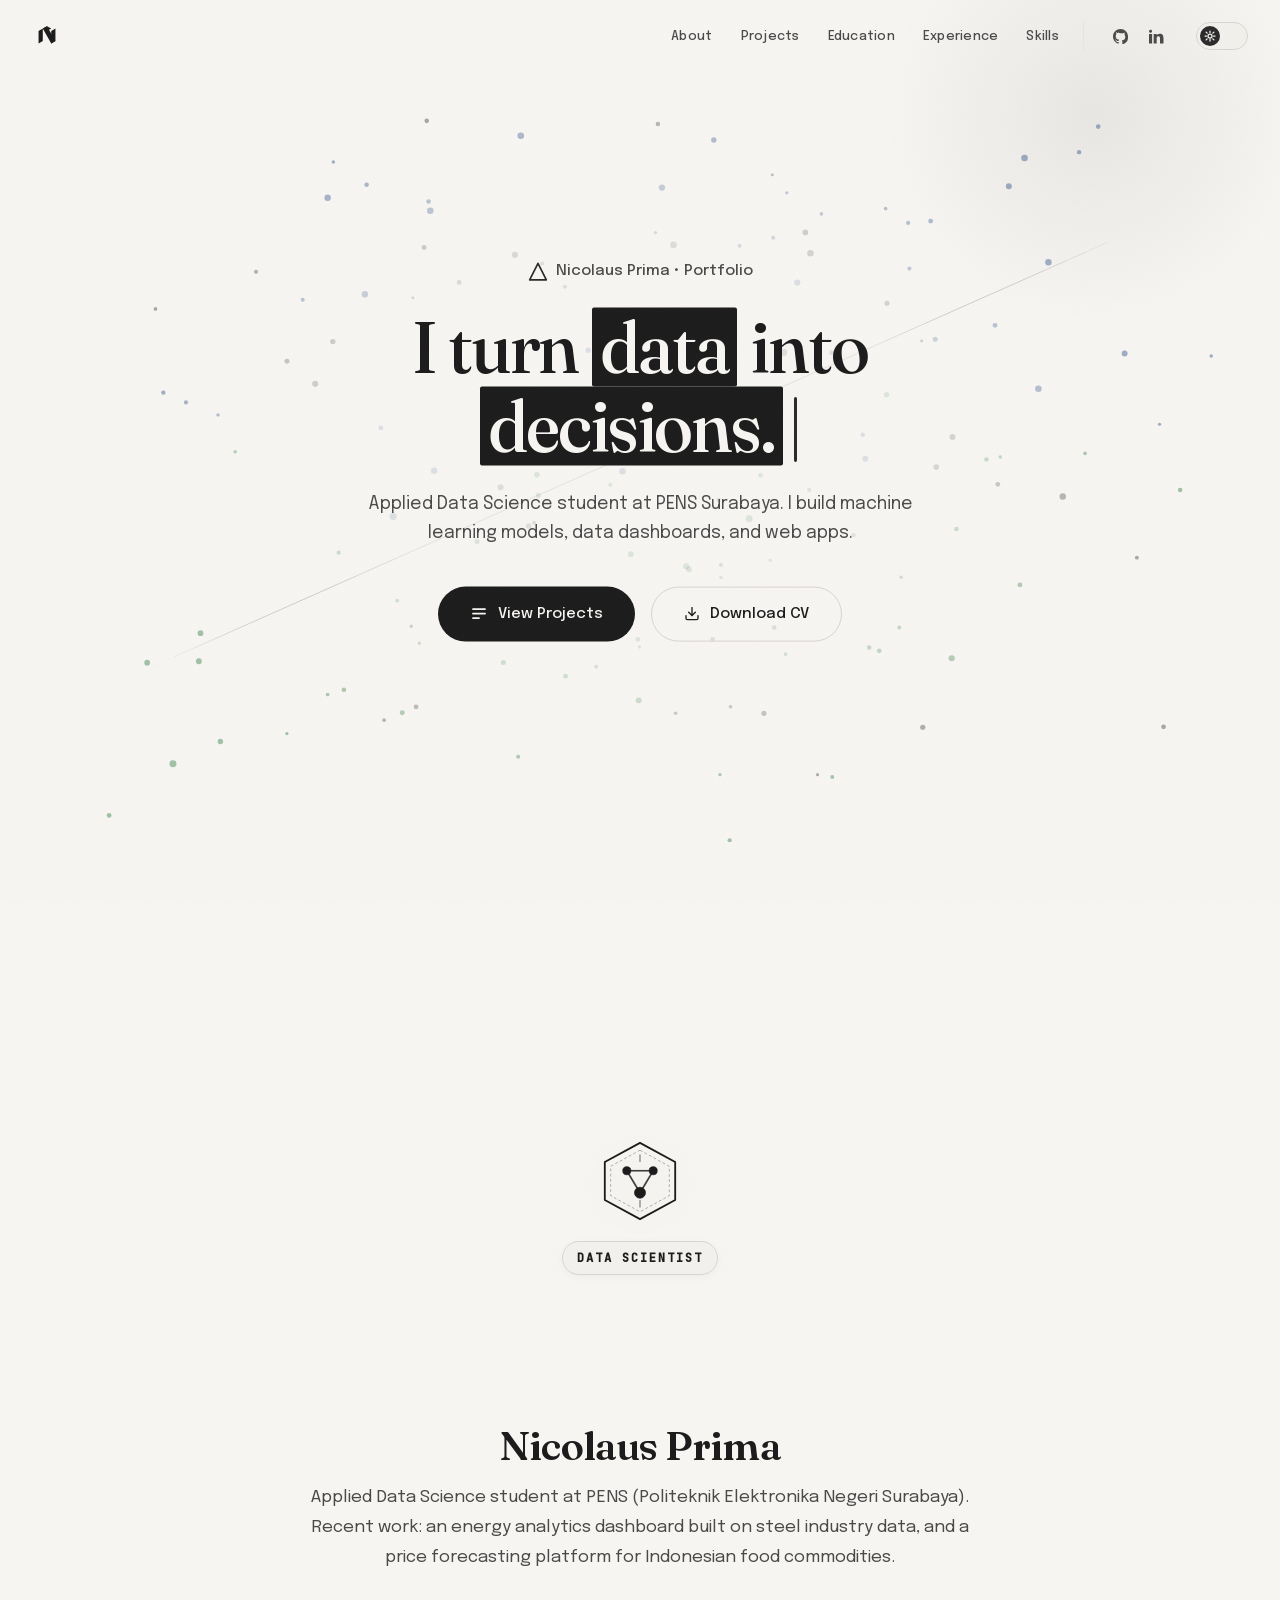
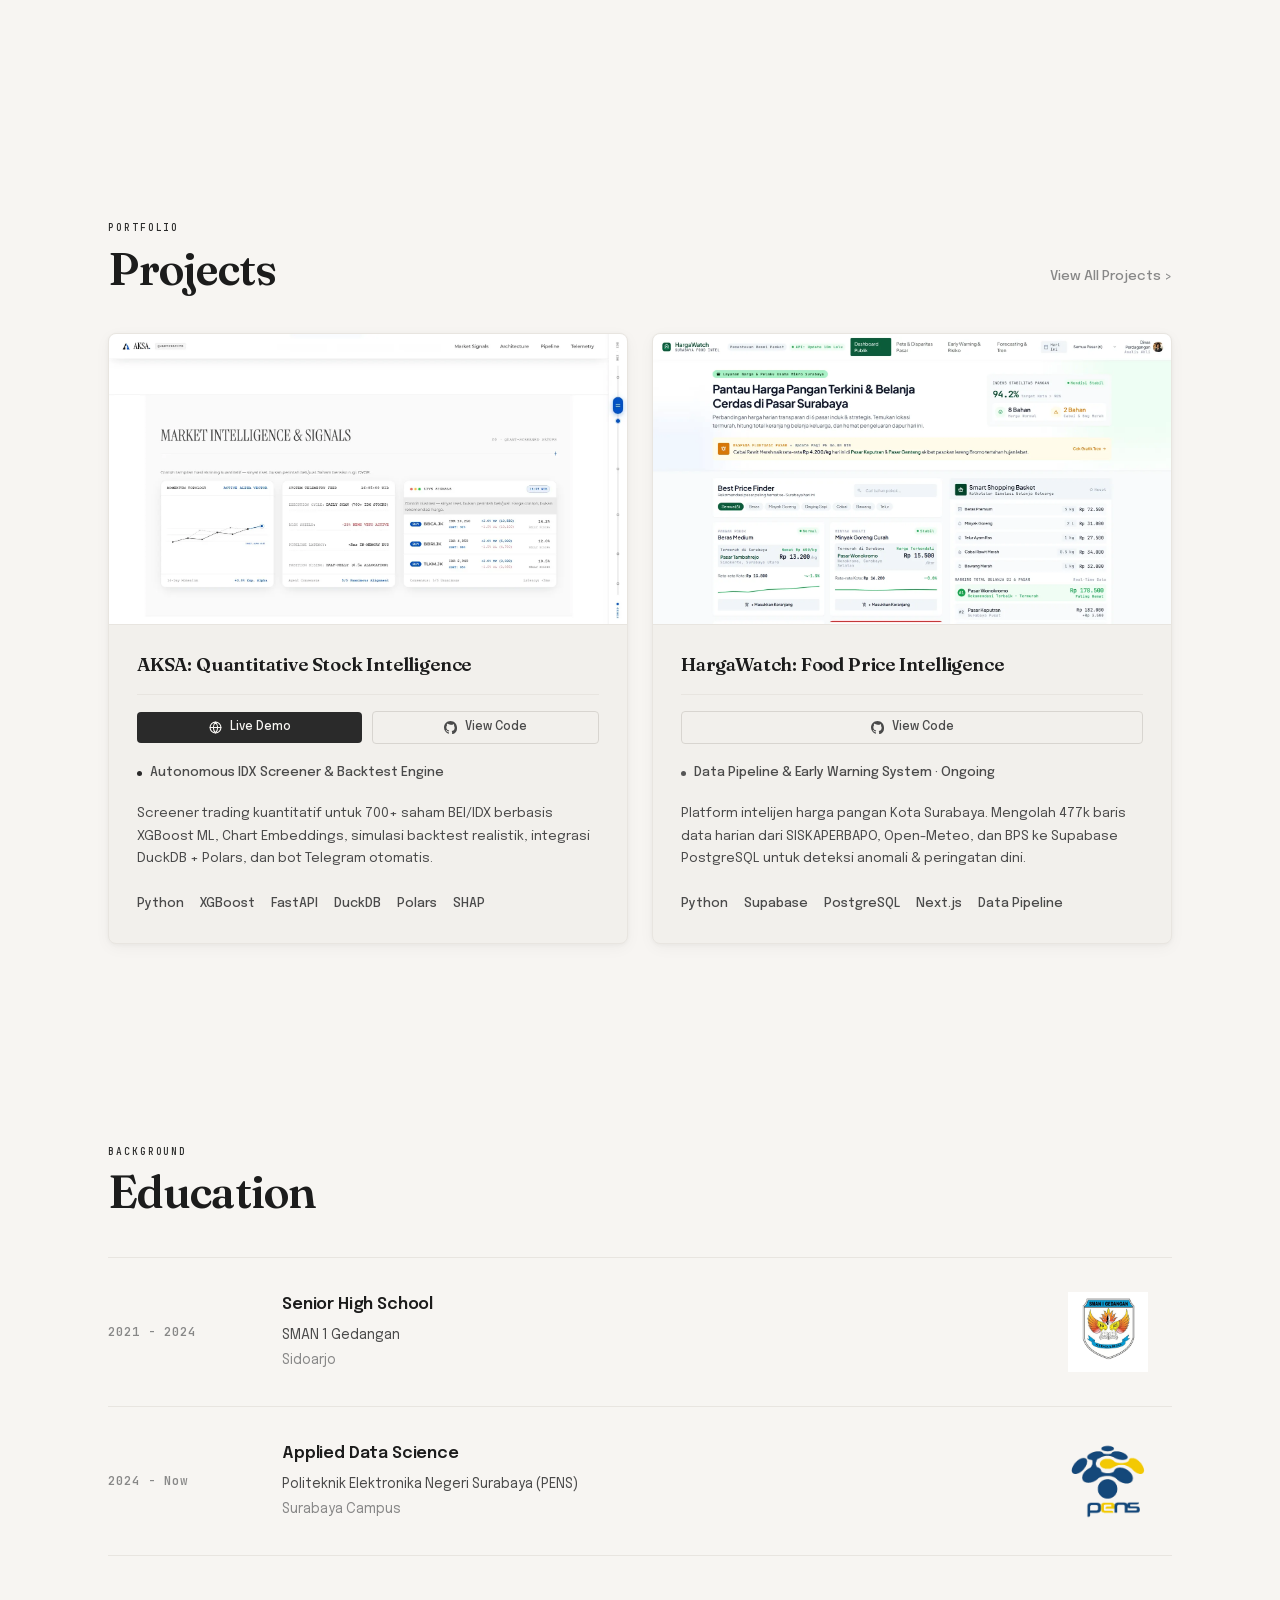
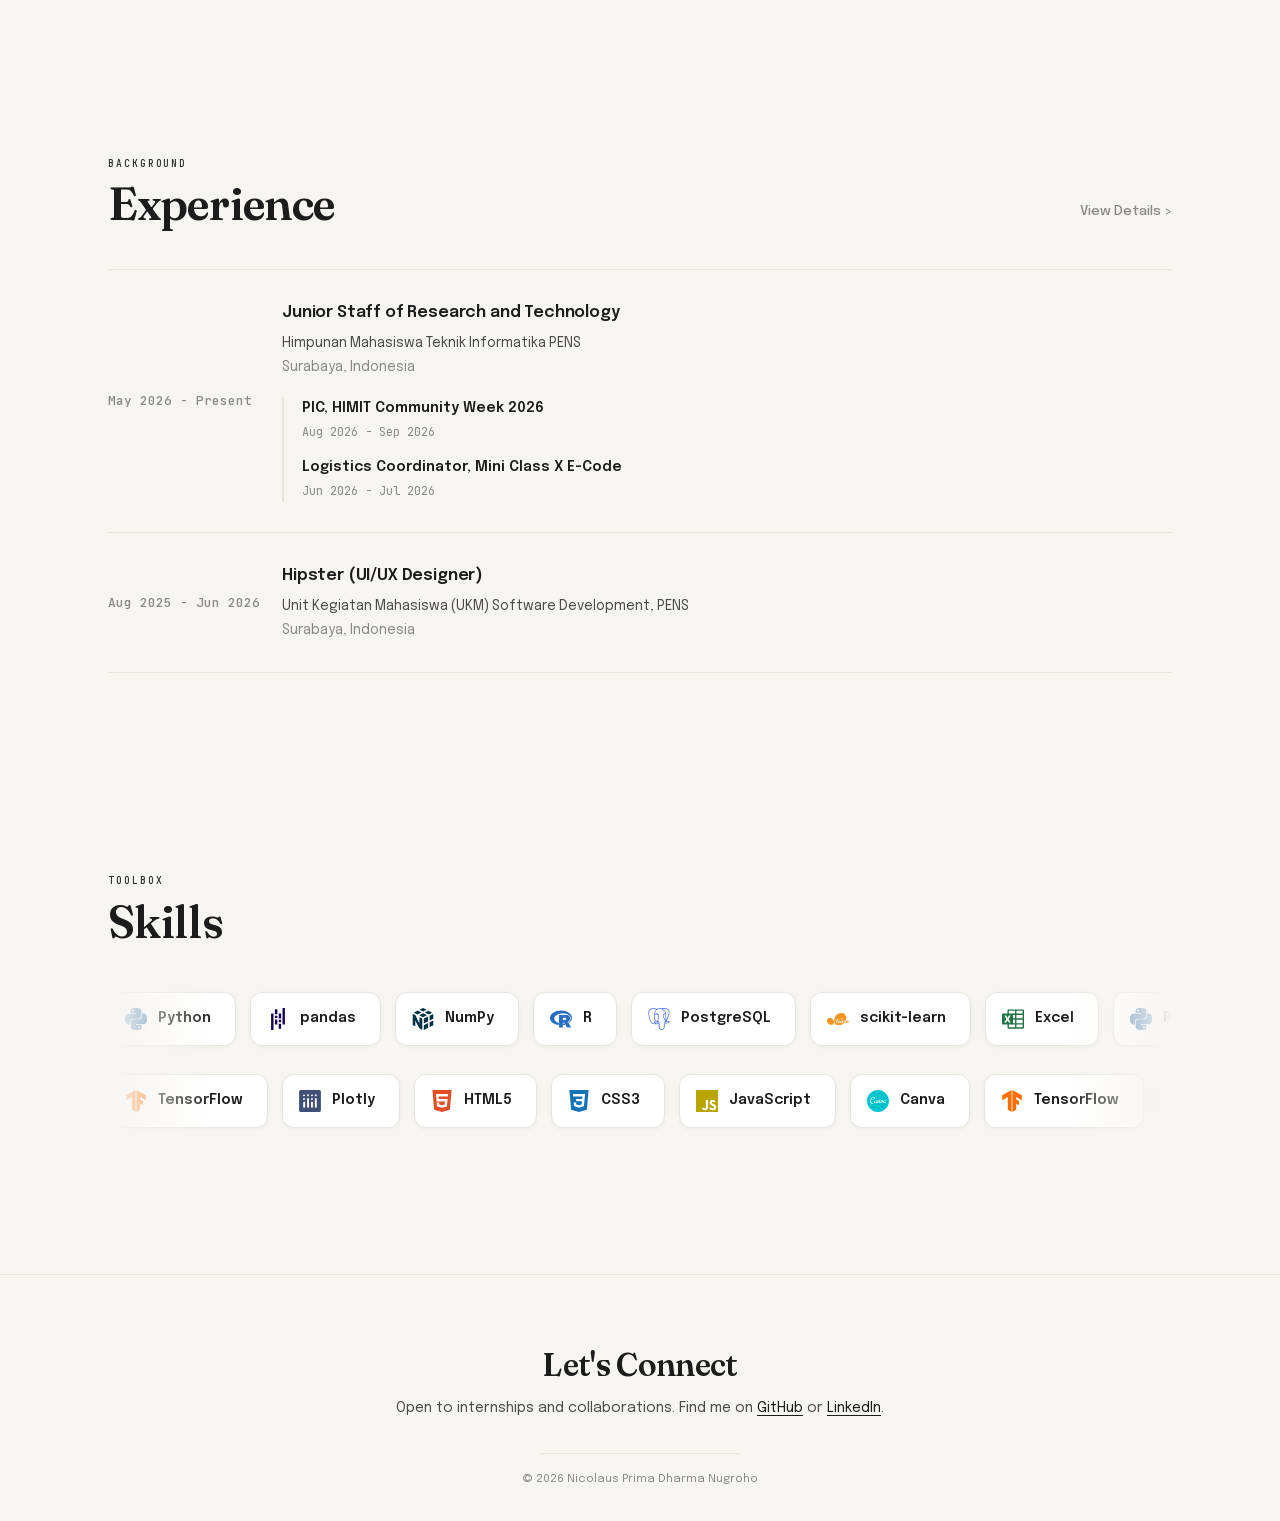
==== commit de1eb2ee: "Install Vercel Web Analytics ## Vercel Web Analytics & Speed Insights Installation  Successfully ins" ====
--- a/index.html
+++ b/index.html
@@ -2491,6 +2491,12 @@
     window.va = window.va || function () { (window.vaq = window.vaq || []).push(arguments); };
   </script>
   <script defer src="/_vercel/insights/script.js"></script>
+
+  <!-- Vercel Speed Insights -->
+  <script>
+    window.si = window.si || function () { (window.siq = window.siq || []).push(arguments); };
+  </script>
+  <script defer src="/_vercel/speed-insights/script.js"></script>
 </head>
 
 <body>
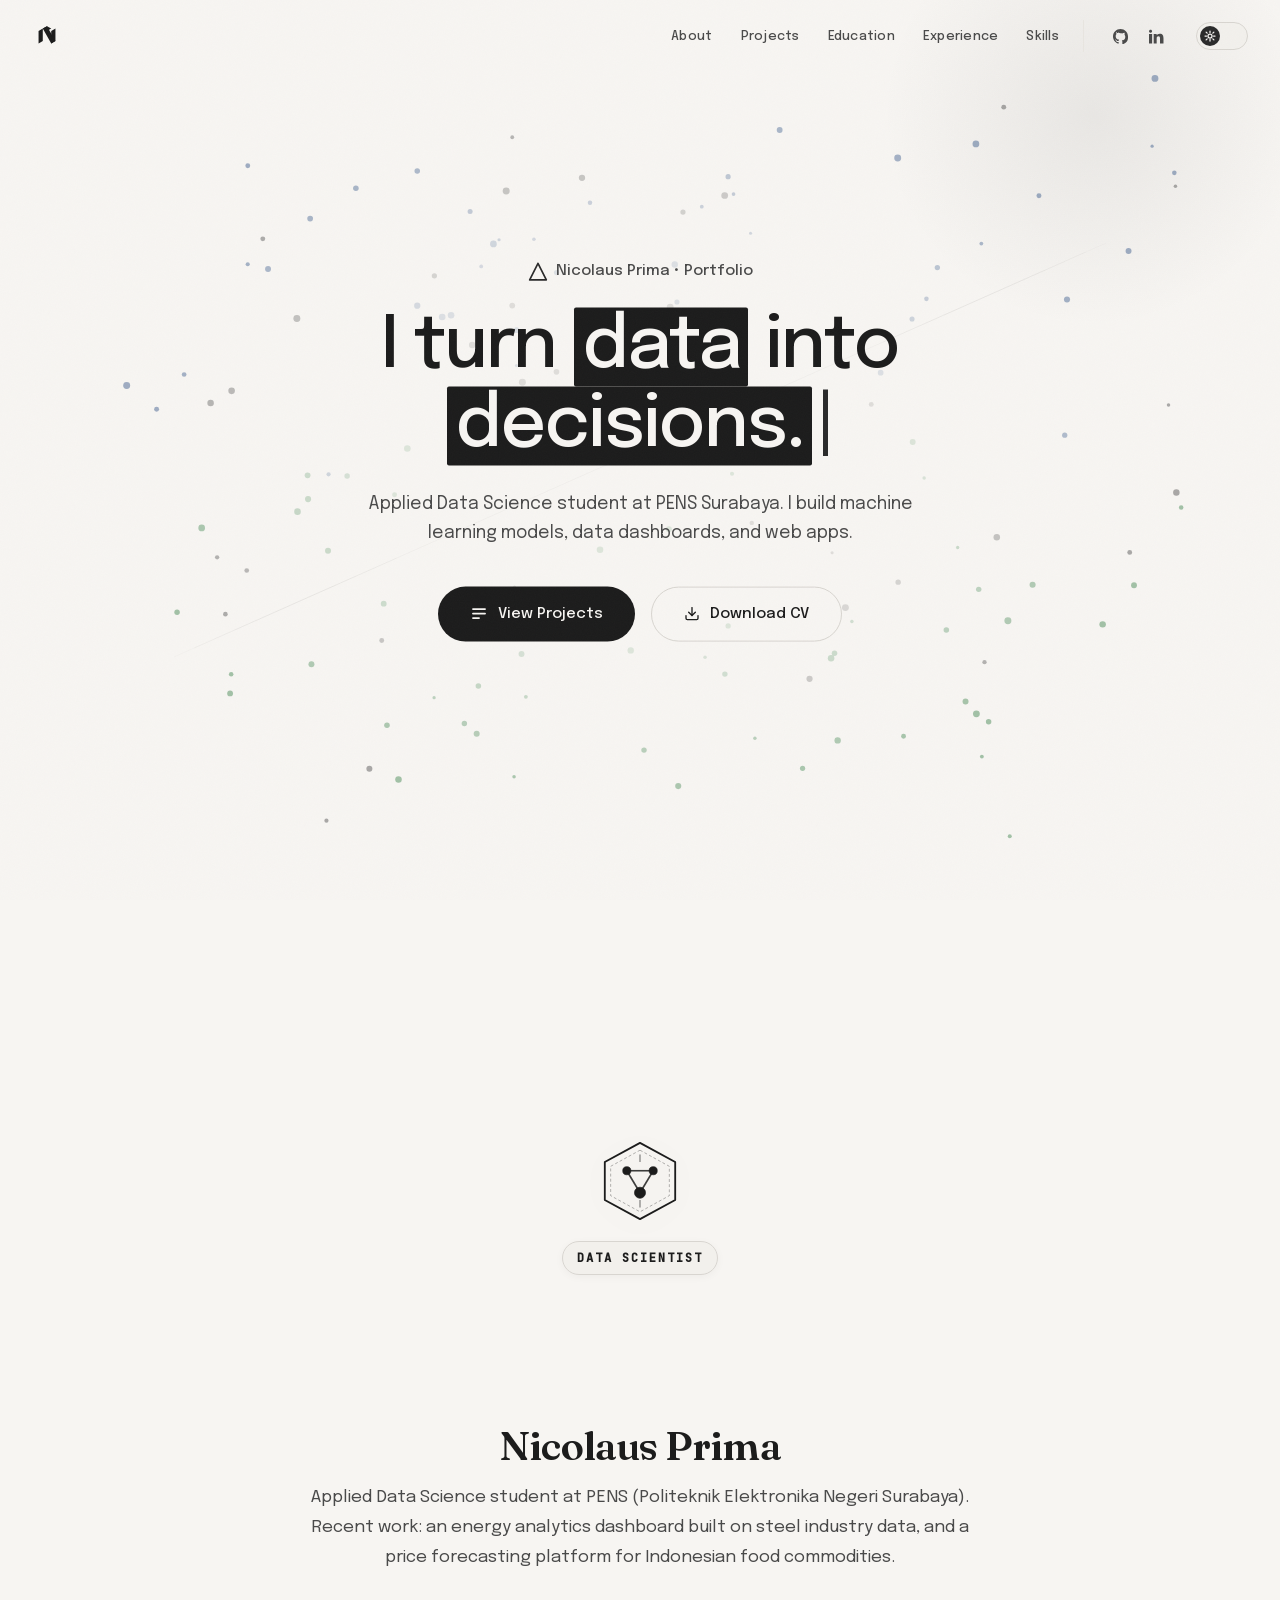
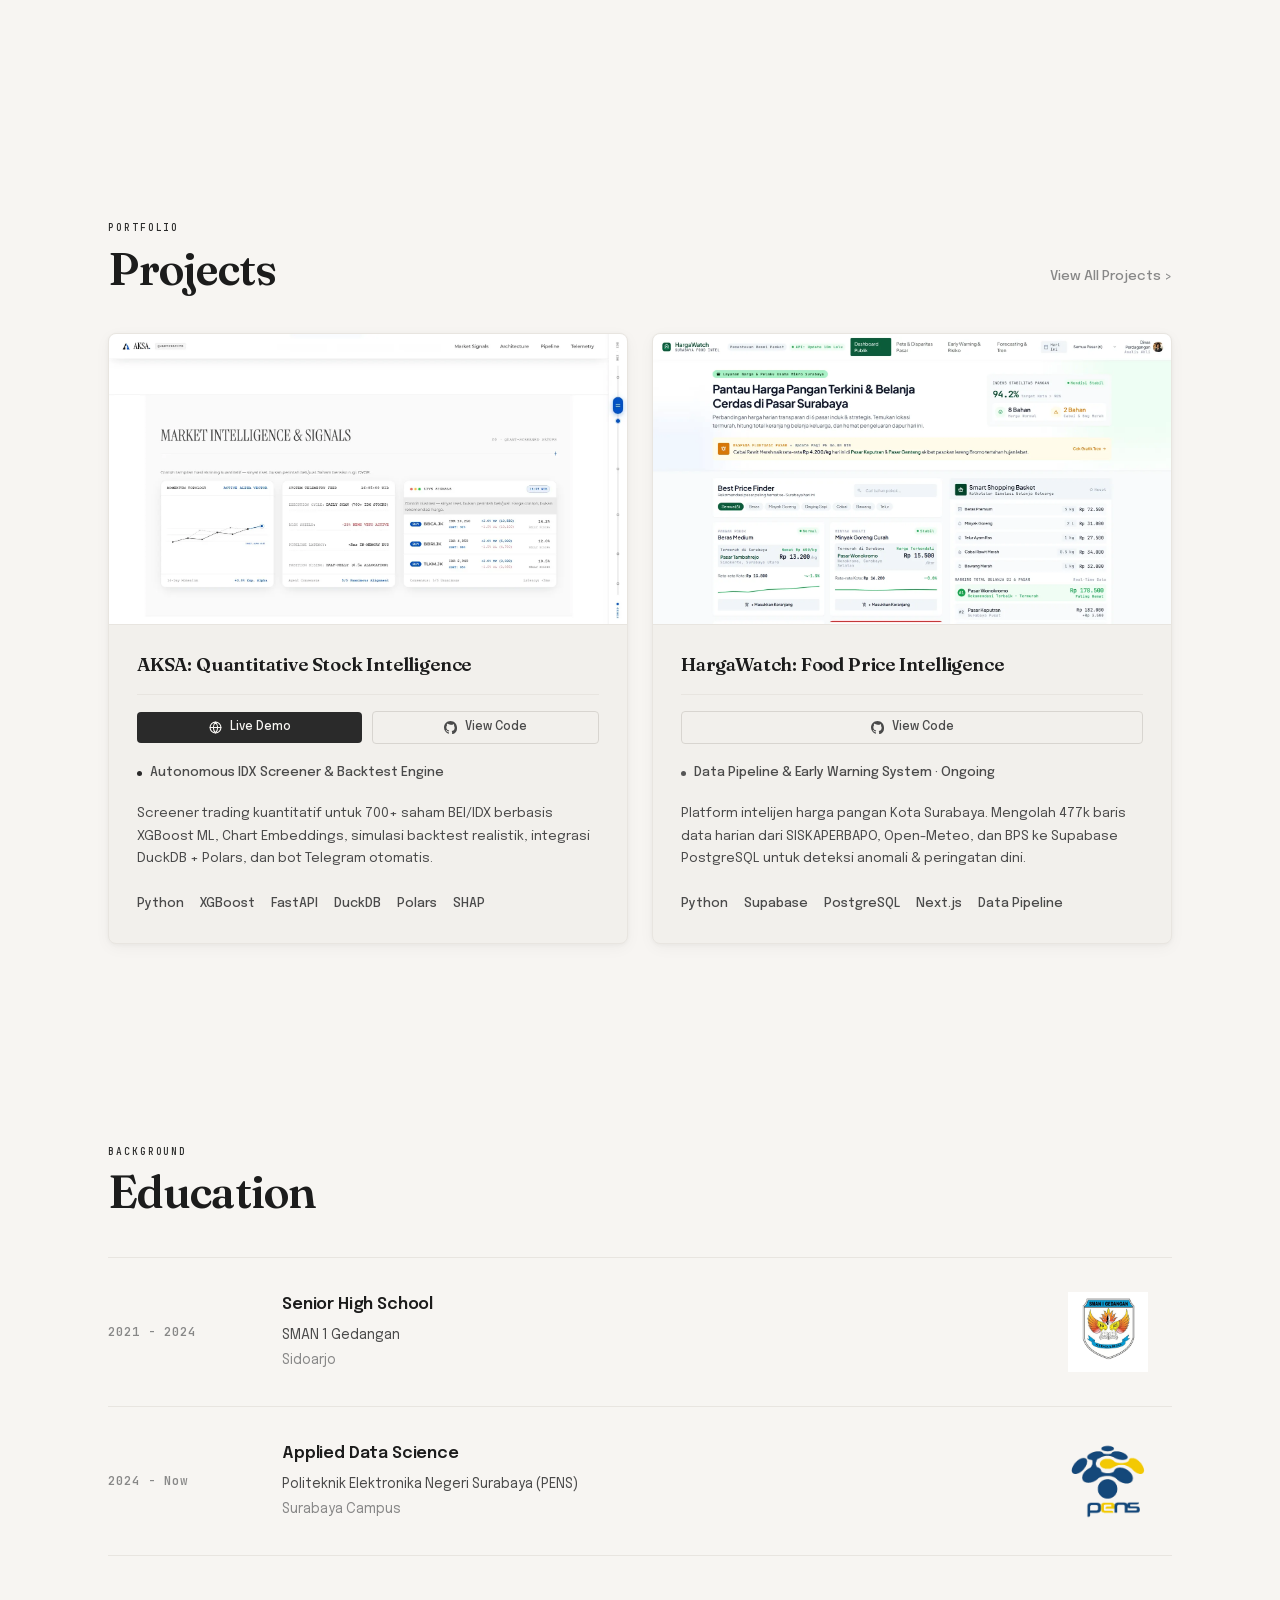
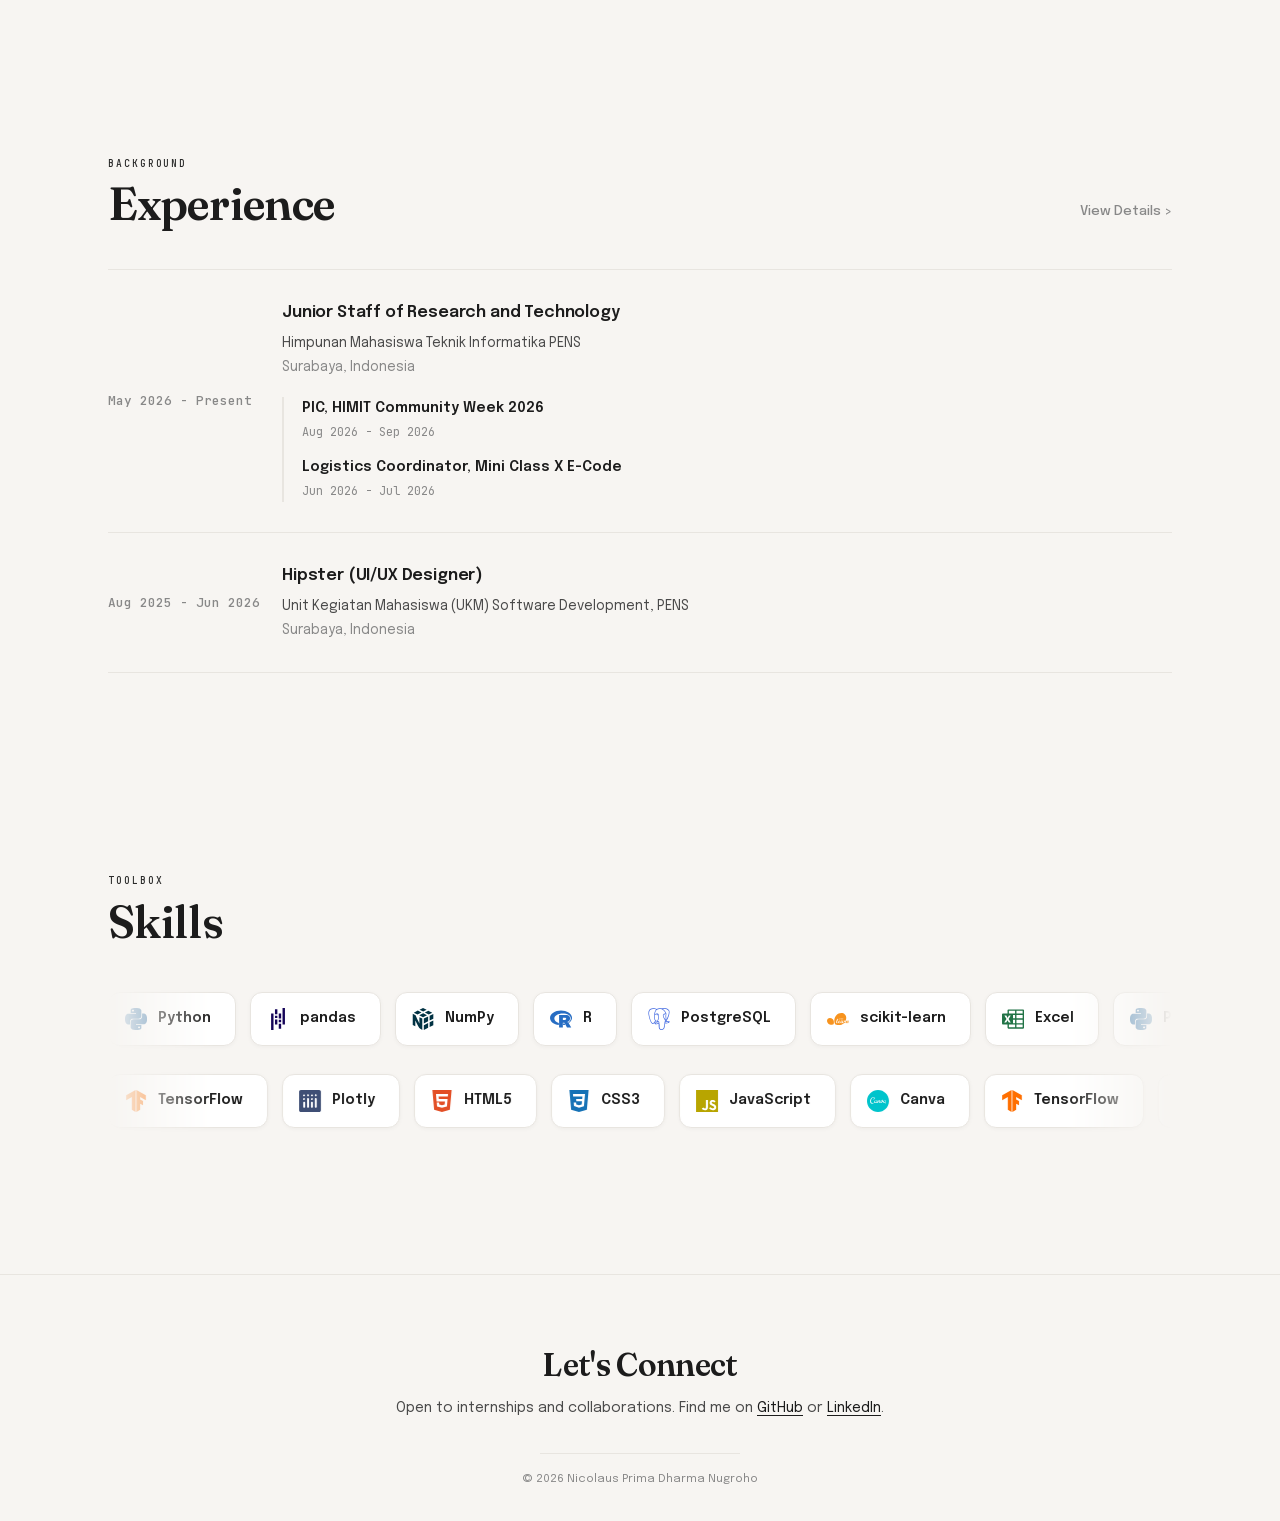
==== commit e20b9286: "feat: implement smooth hero typewriter with local Typed.js" ====
--- a/index.html
+++ b/index.html
@@ -747,7 +747,7 @@
     }
 
     .hero-title-new {
-      font-family: var(--font-display);
+      font-family: var(--font-body);
       font-size: clamp(2.5rem, 6vw, 4.5rem);
       font-weight: 500;
       letter-spacing: -0.03em;
@@ -2624,7 +2624,7 @@
         Nicolaus Prima • Portfolio
       </div>
       <h1 class="hero-title-new">
-        <span class="auto-type-hero">I turn <span class="hero-highlight h-1">data</span> into <span class="hero-highlight h-2">decisions.</span></span>
+        <span class="auto-type-hero"></span>
       </h1>
       <p class="hero-bio-new">
         Applied Data Science student at PENS Surabaya. I build machine learning models, data dashboards, and web apps.
@@ -2909,6 +2909,7 @@
   </footer>
 
   <!-- Custom JS (defer: tidak blokir render, jalan setelah HTML selesai parse) -->
+  <script src="assets/typed.umd.js" defer></script>
   <script src="app.js" defer></script>
 </body>
 
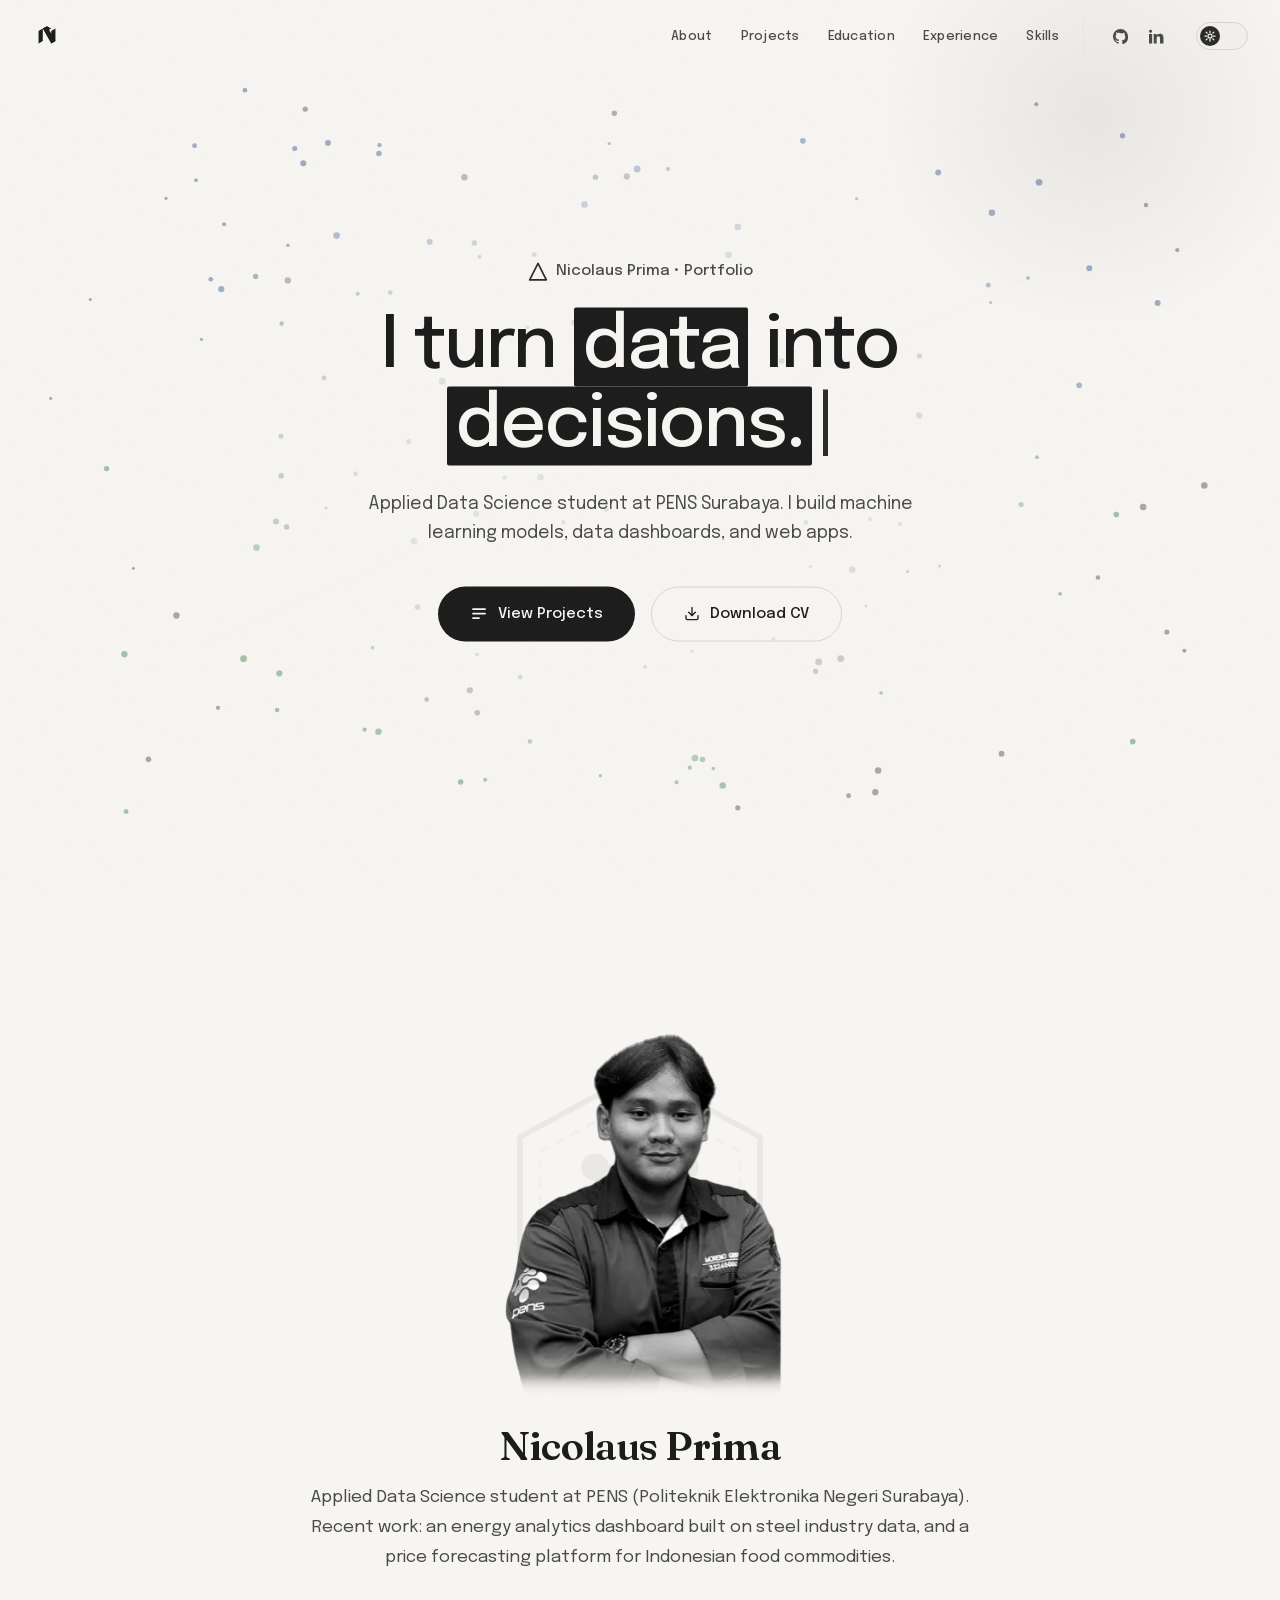
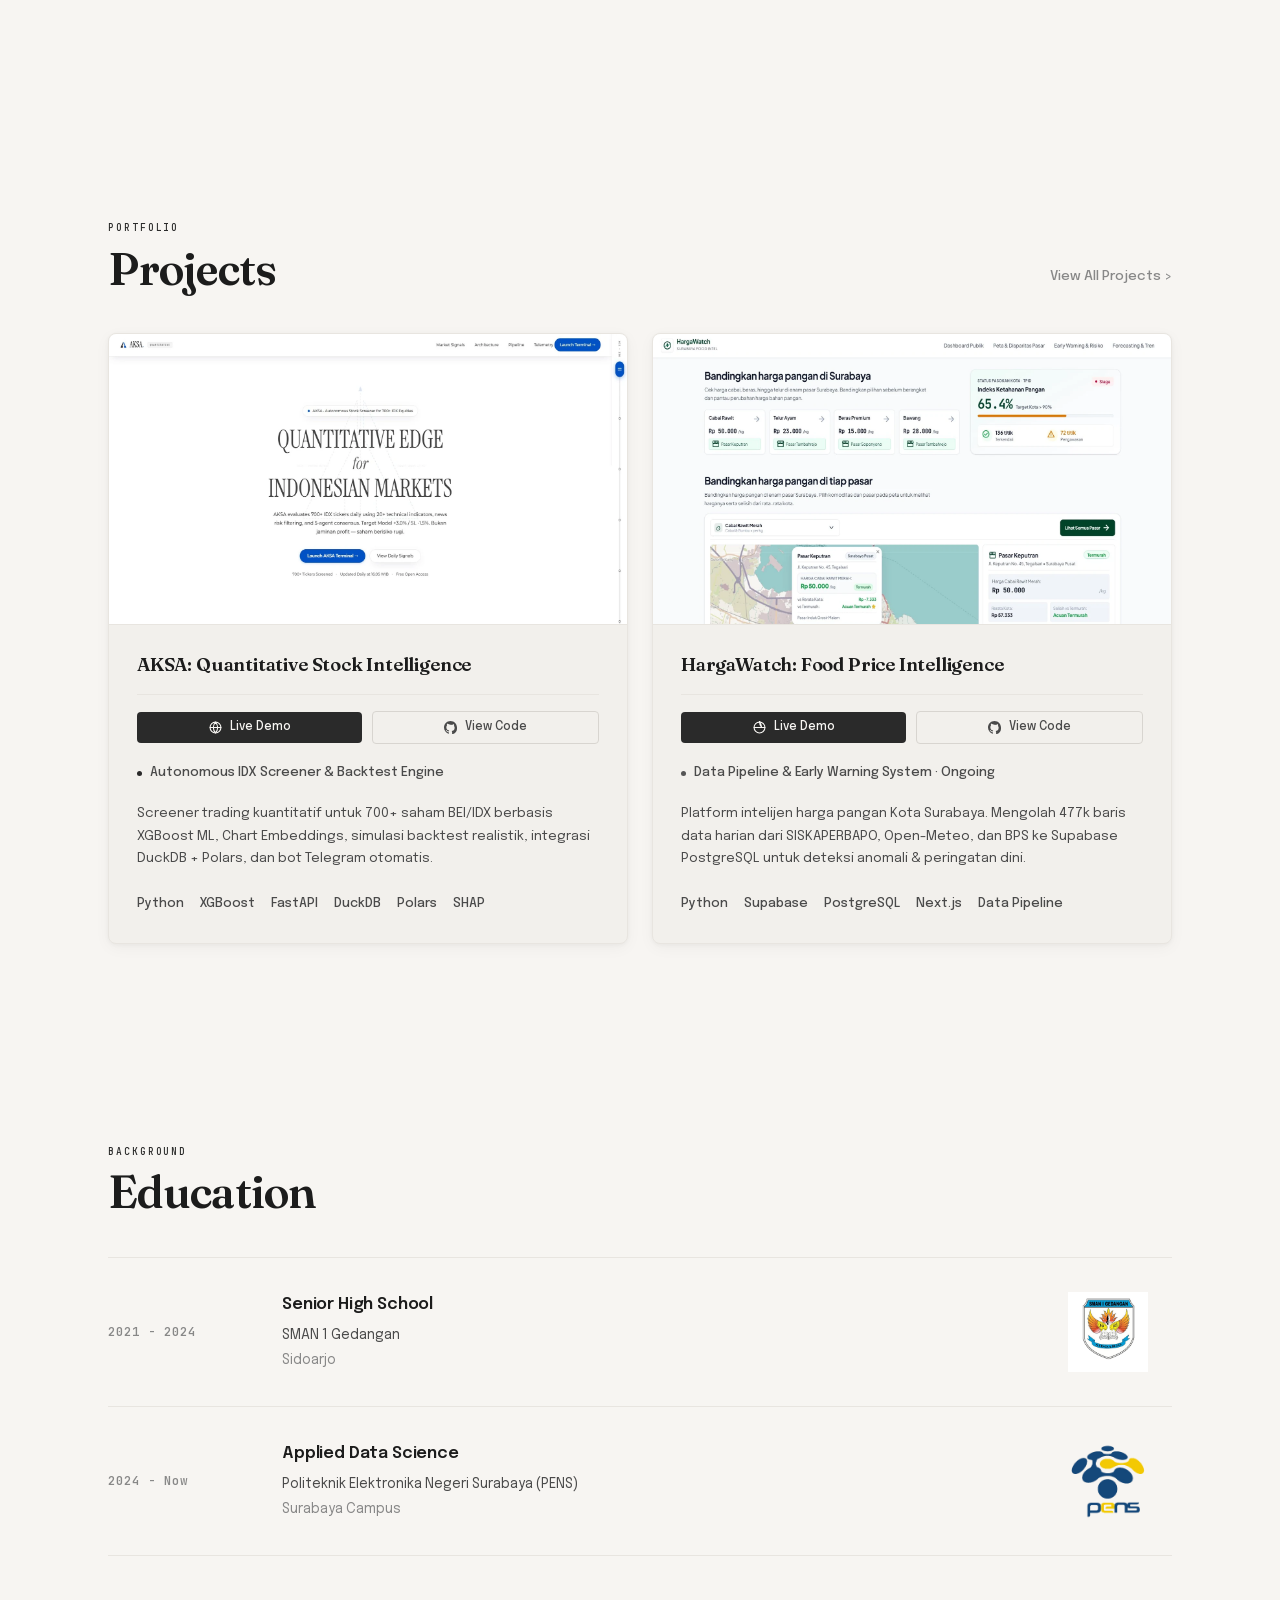
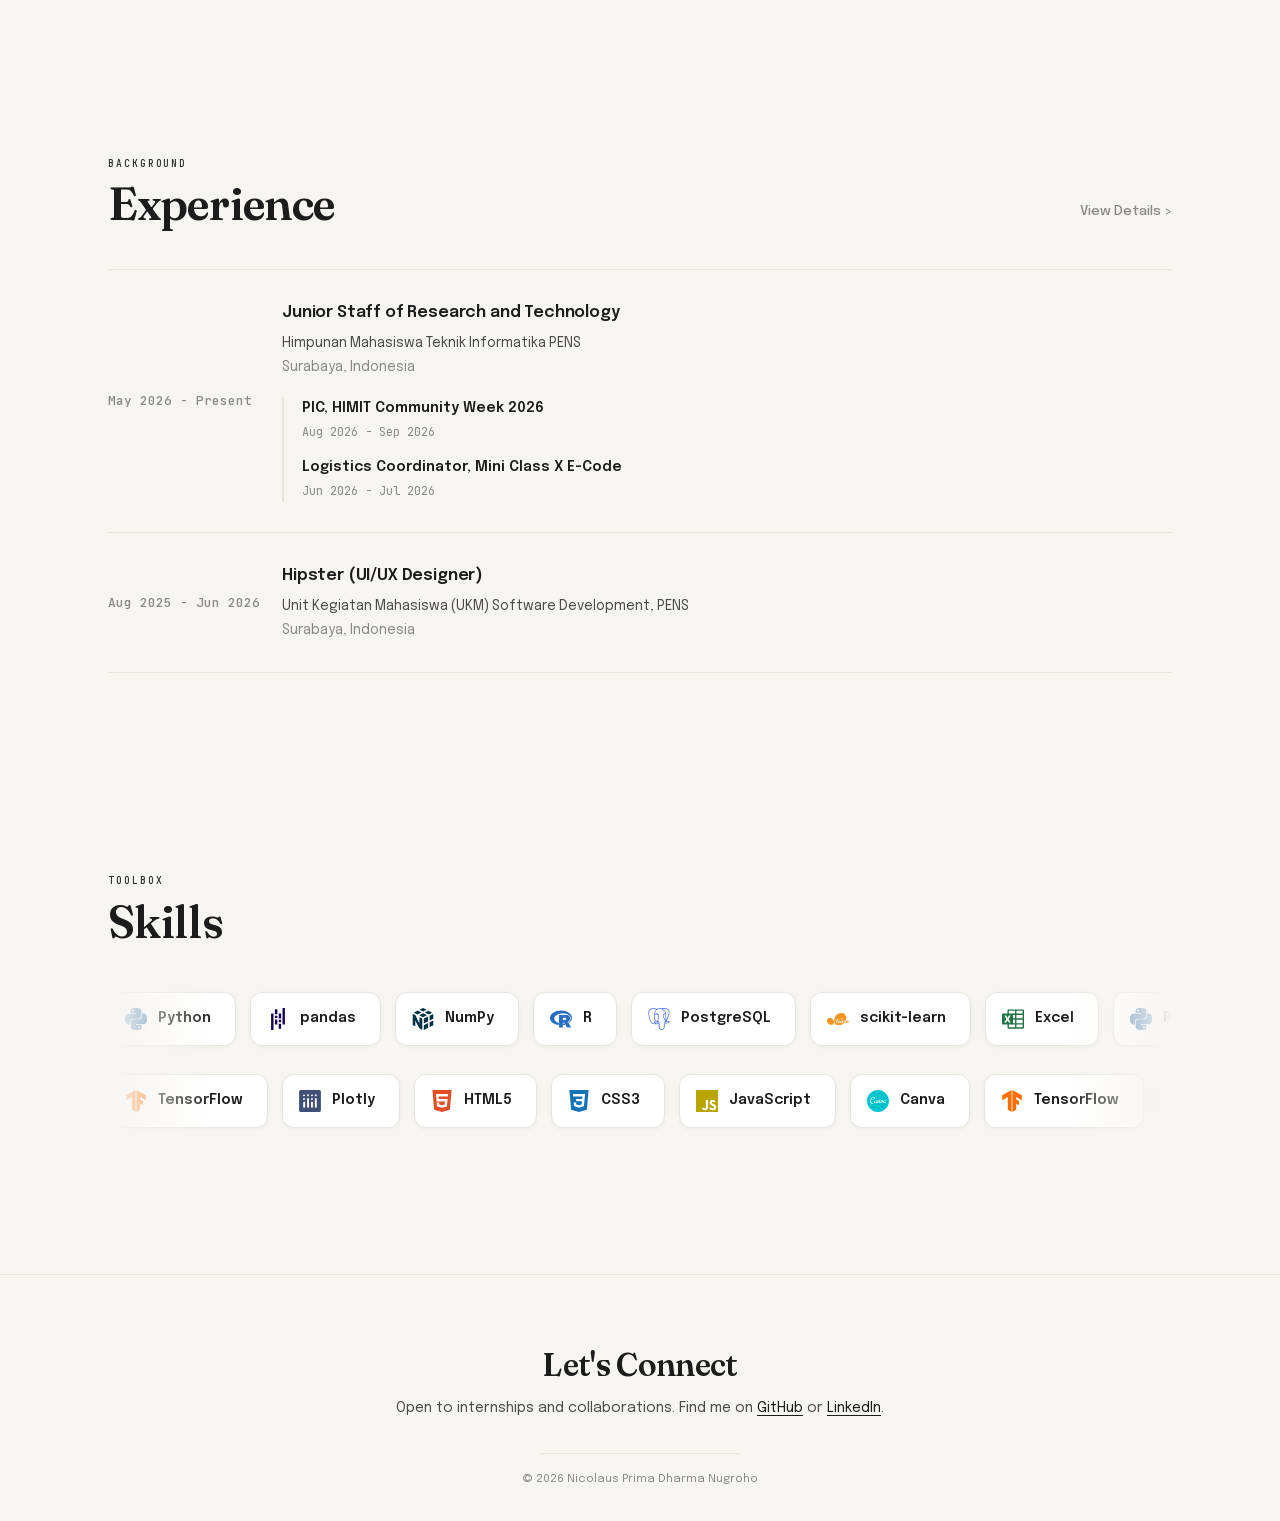
==== commit 72a07859: "feat: update project screenshots and add HargaWatch live demo" ====
--- a/index.html
+++ b/index.html
@@ -2770,6 +2770,16 @@
               <span class="stack-badge">Data Pipeline</span>
             </div>
             <div class="project-footer">
+              <a href="https://hargawatch-surabaya.vercel.app/" target="_blank" rel="noopener" class="project-btn demo">
+                <svg viewBox="0 0 24 24" fill="none" stroke="currentColor" stroke-width="2" stroke-linecap="round"
+                  stroke-linejoin="round">
+                  <circle cx="12" cy="12" r="10" />
+                  <line x1="2" y1="12" x2="22" y2="12" />
+                  <path
+                    d="M12 2a15.3 15.3 0 0 1 4 10 15.3 15.3 0 0 1-4-10 15.3 15.3 0 0 1 4-10z" />
+                </svg>
+                Live Demo
+              </a>
               <a href="https://github.com/nicolausprima/hargawatch" target="_blank" rel="noopener"
                 class="project-btn code">
                 <svg viewBox="0 0 24 24" fill="currentColor">
